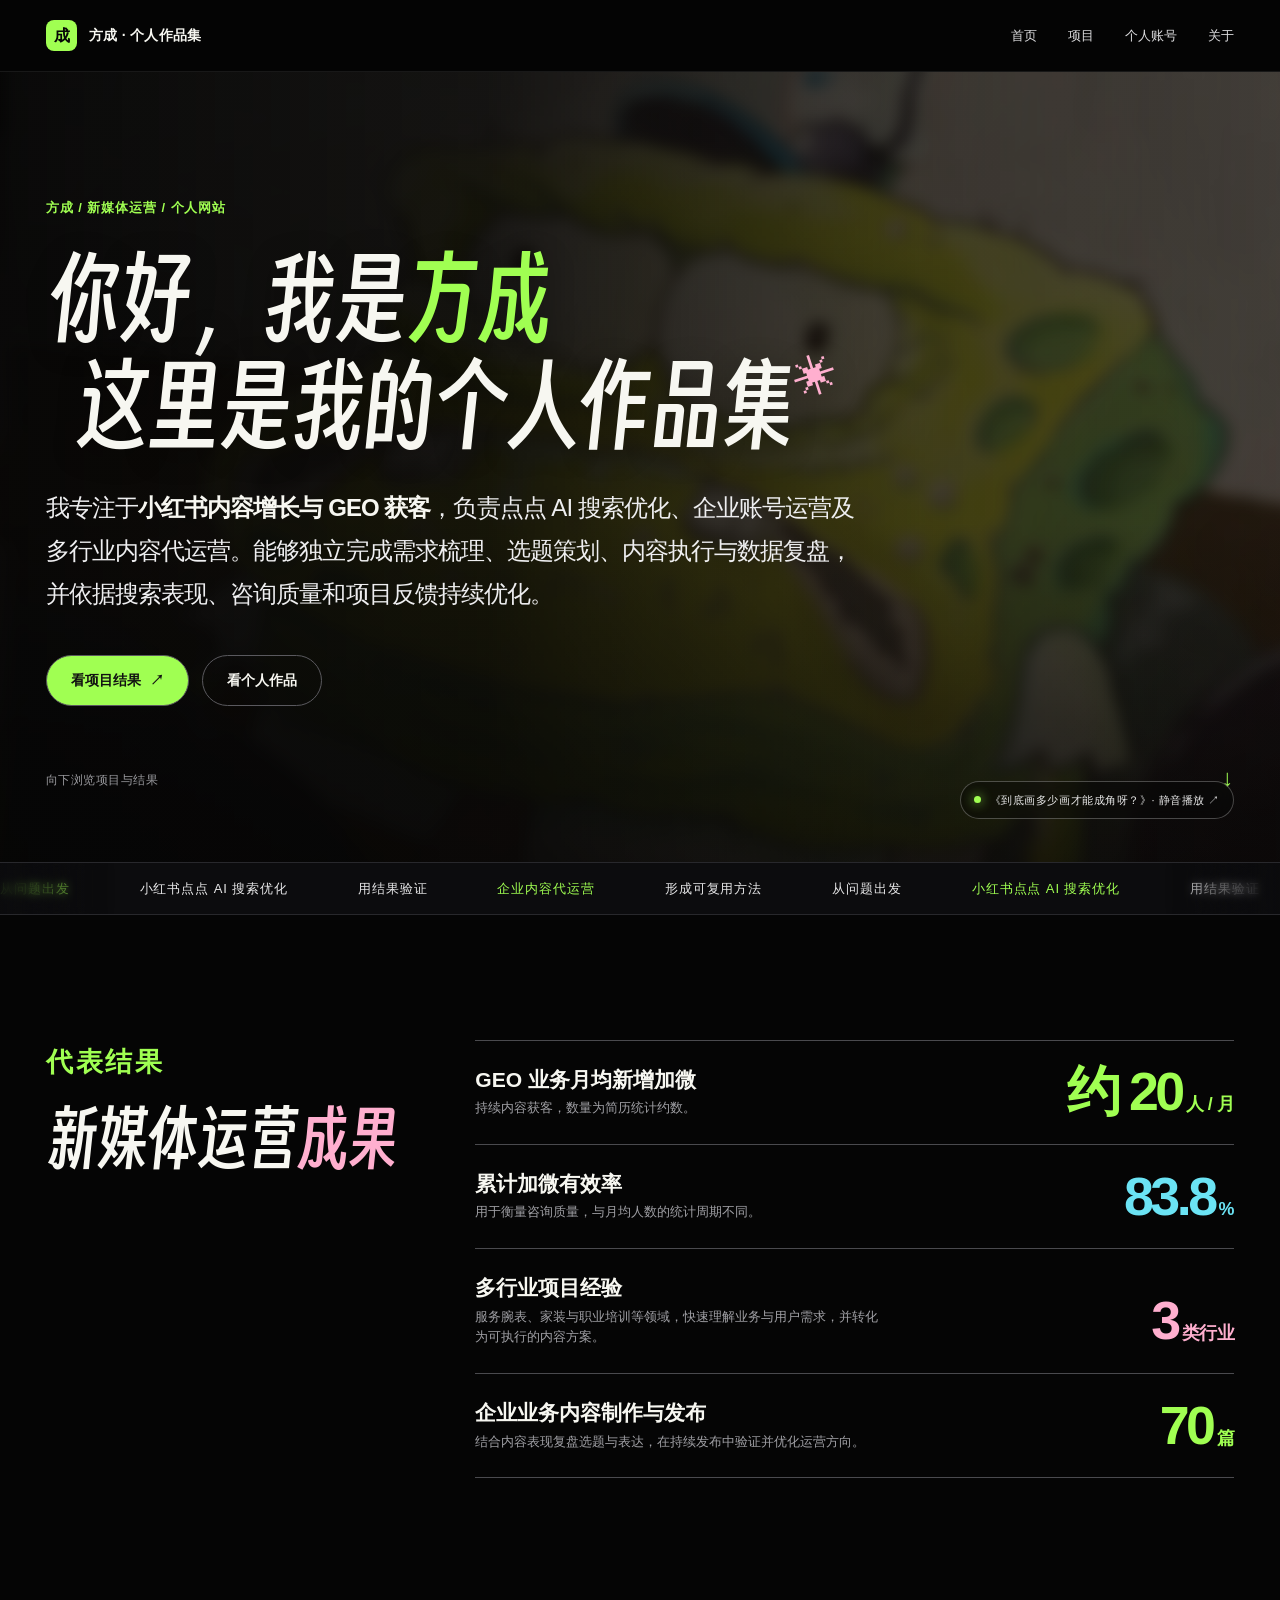
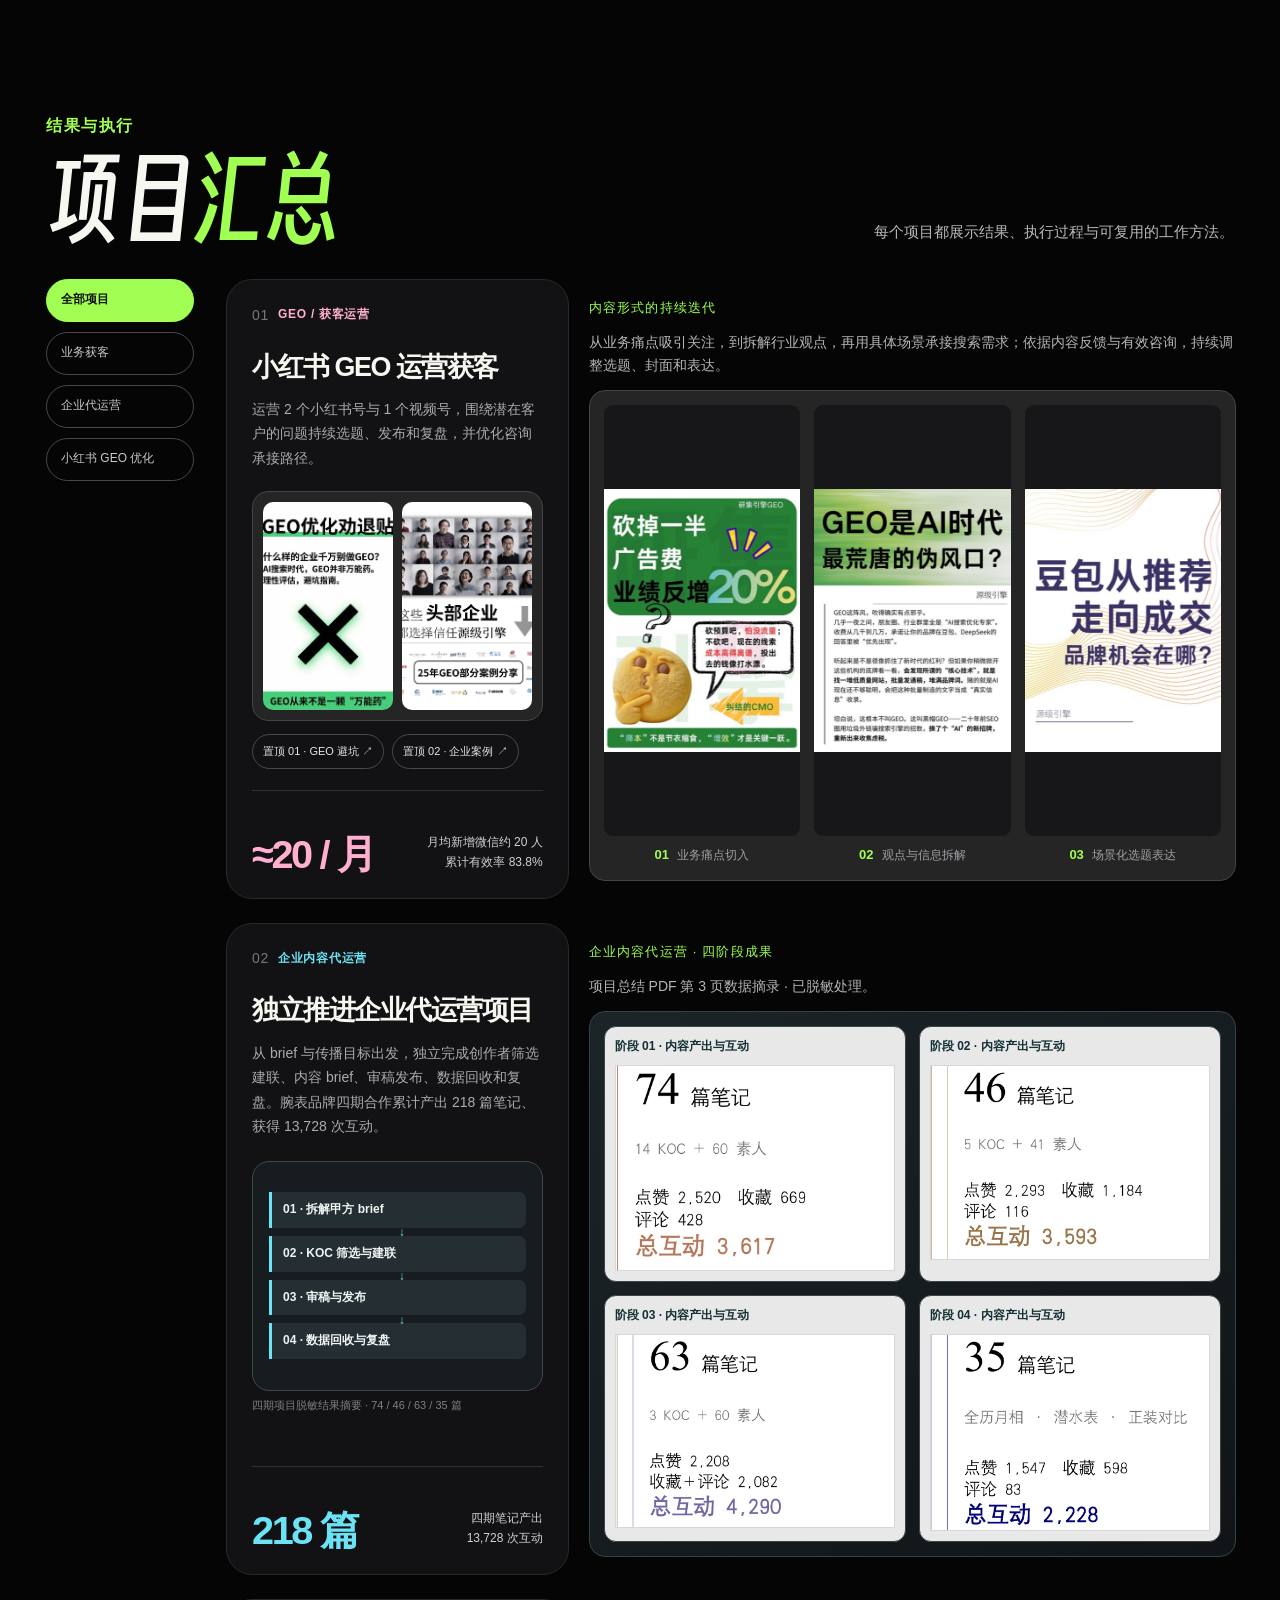
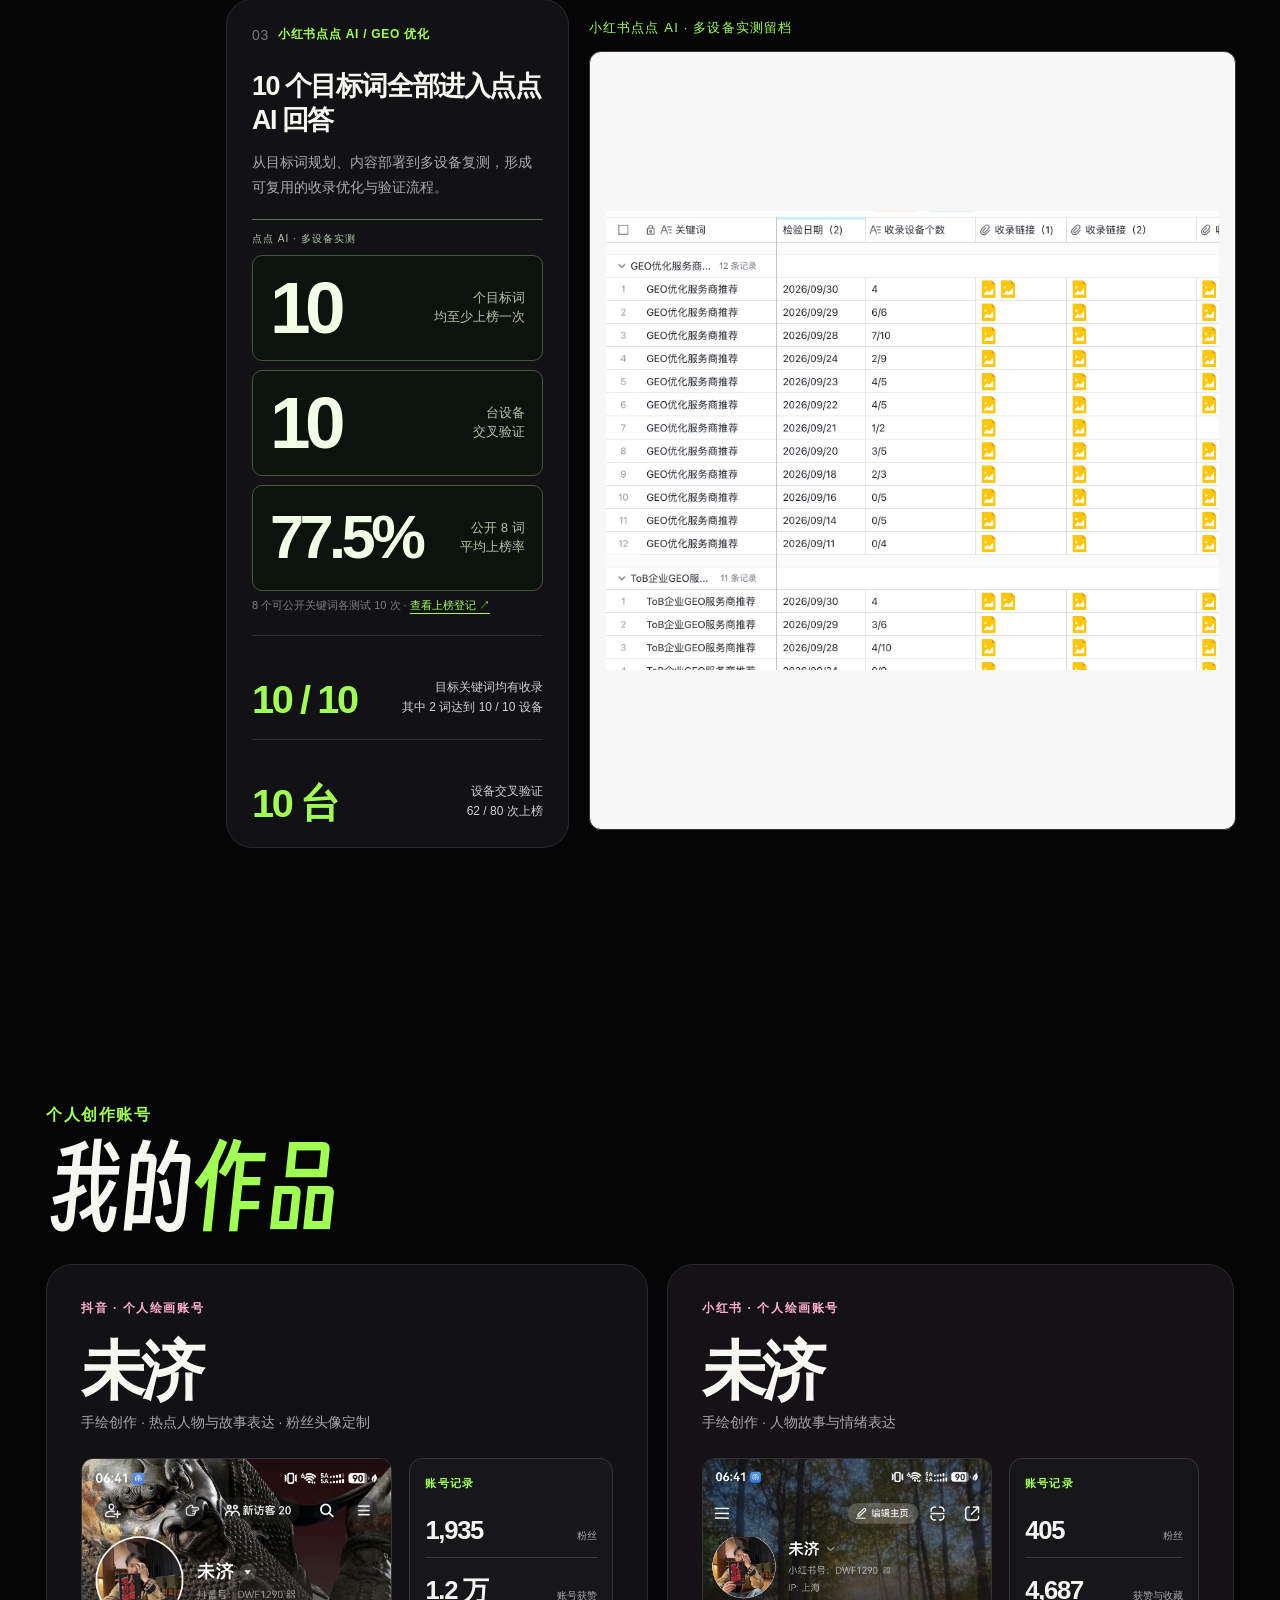
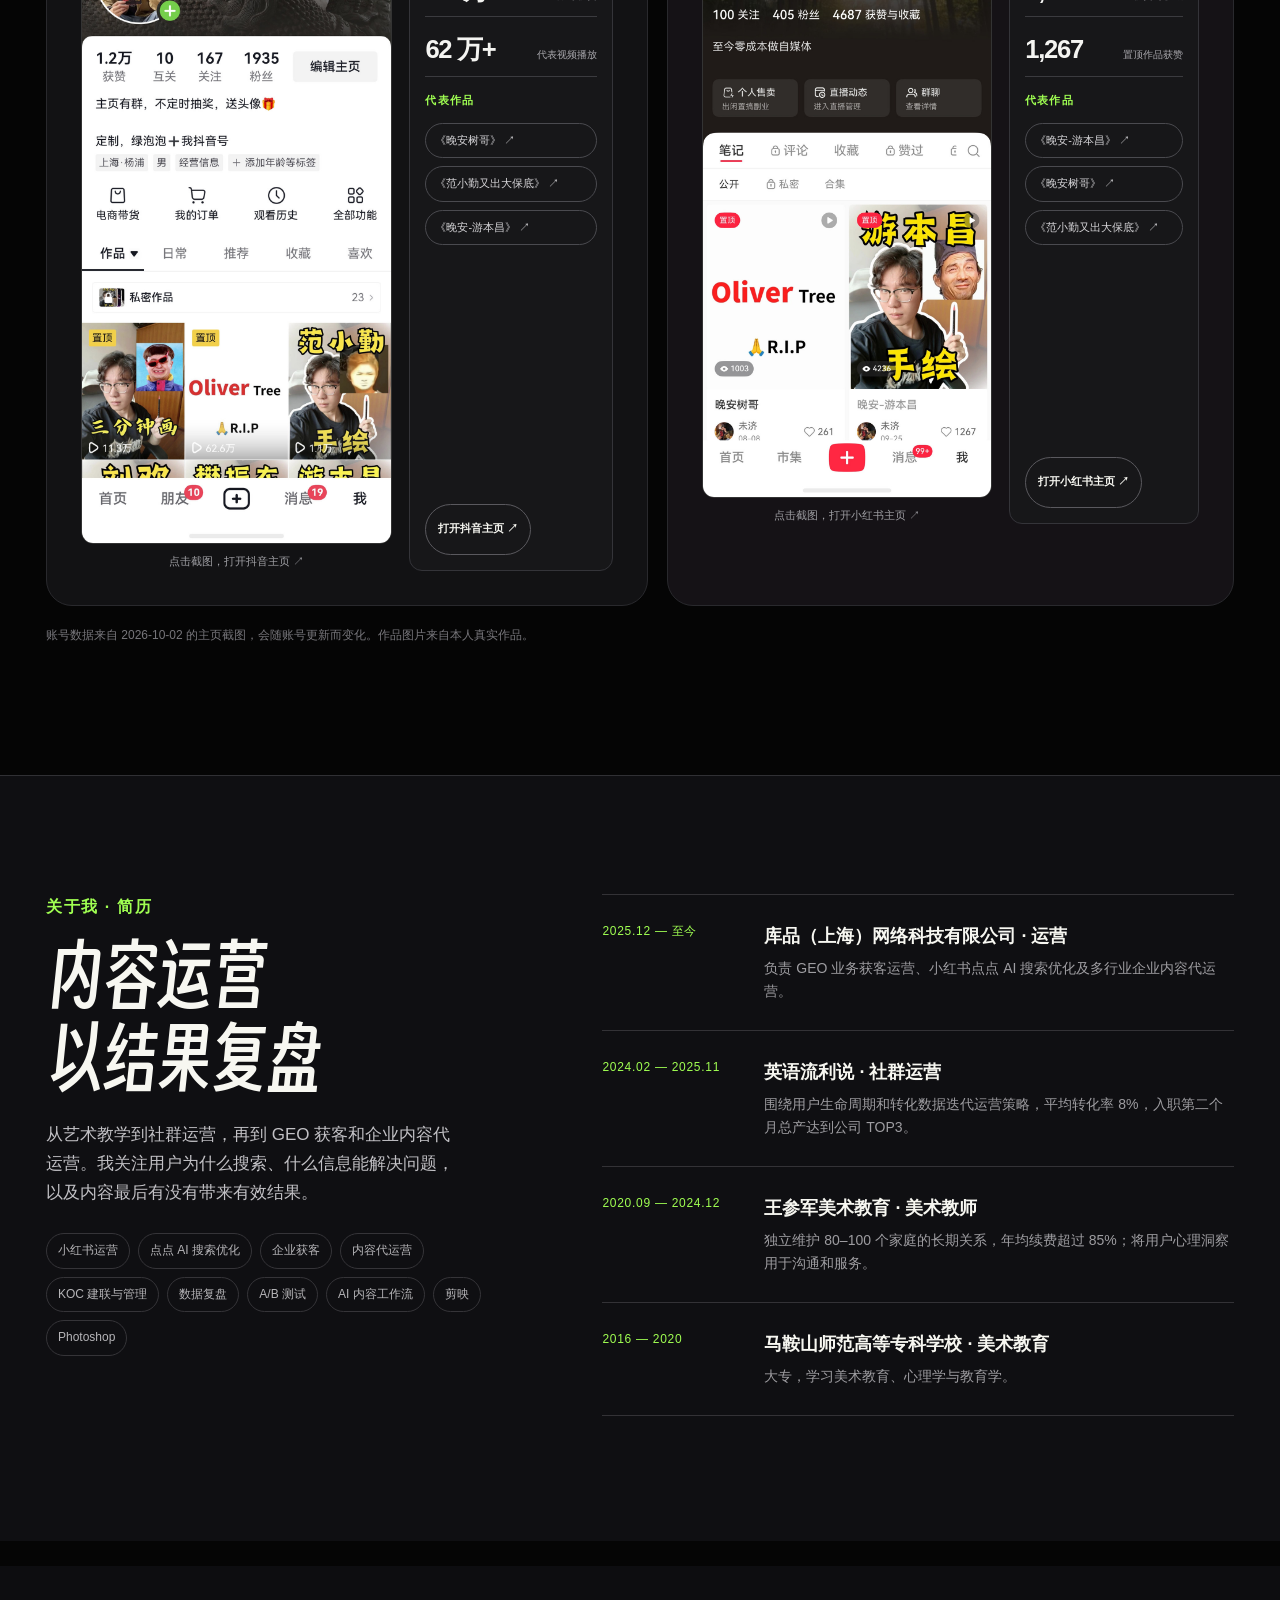
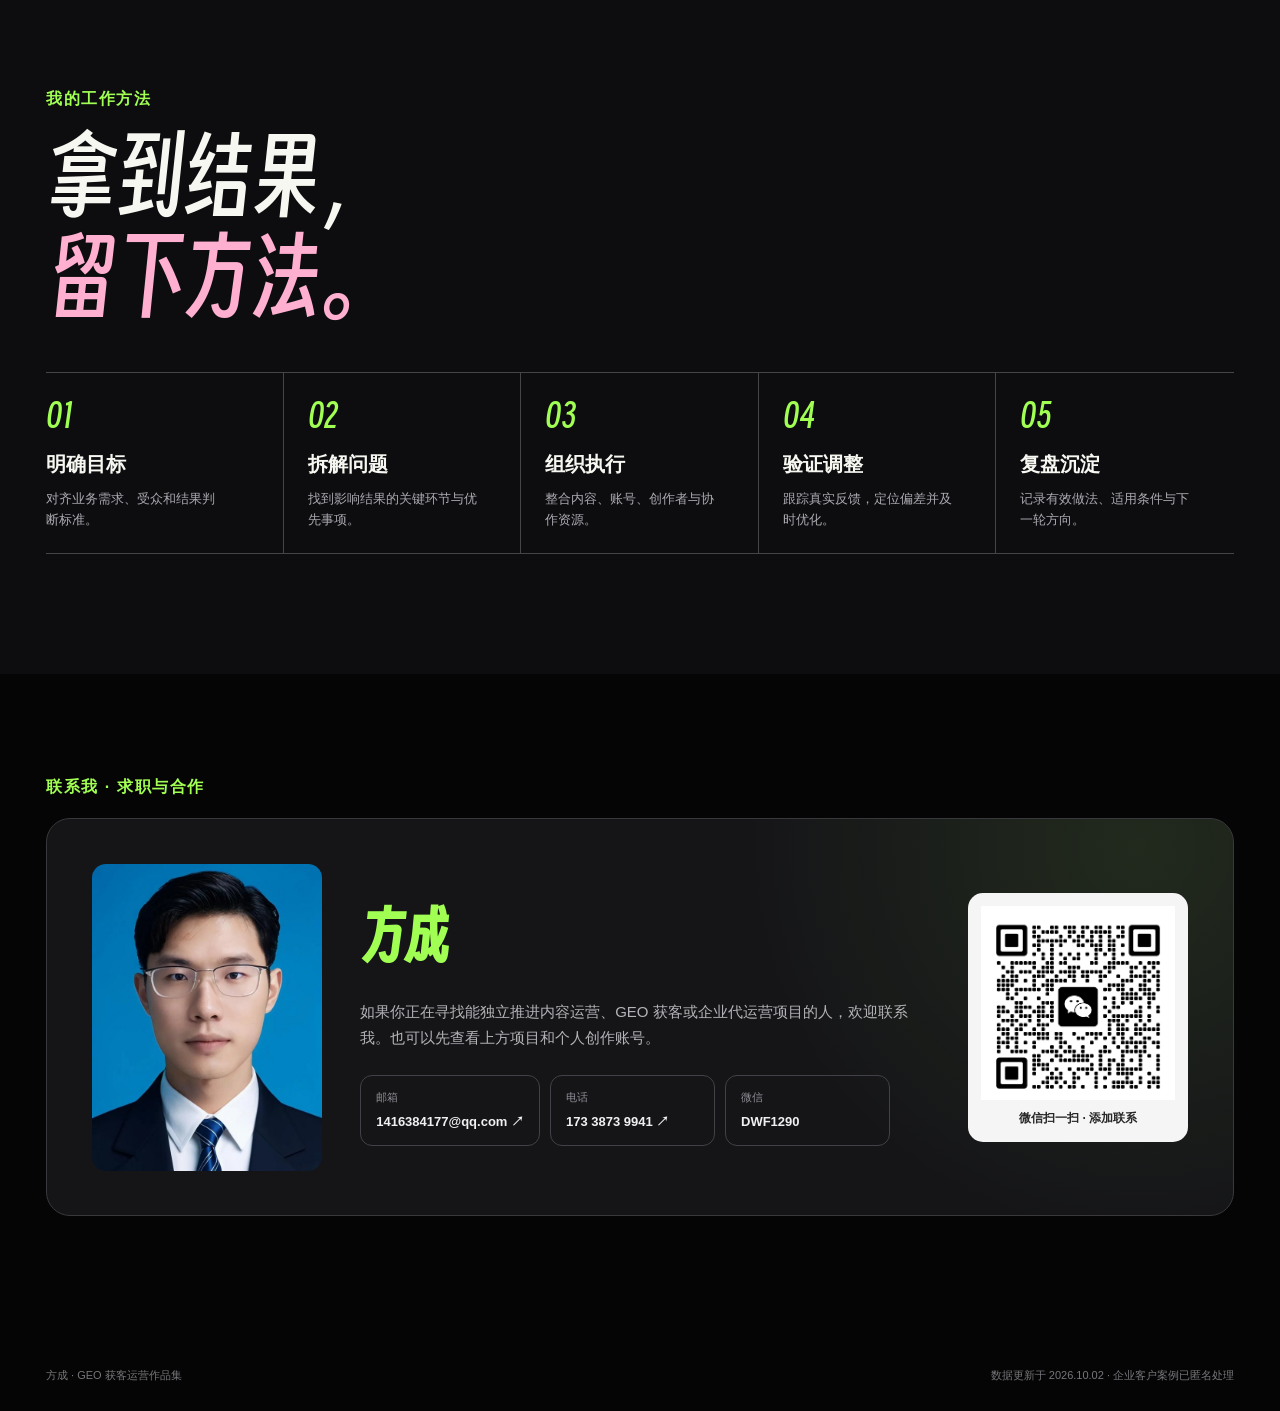
==== v2/index.html @ d533ac12 "Add separate portfolio layout experiment under /v2" ====
<!doctype html>
<html lang="zh-CN">
  <head>
    <meta charset="utf-8" />
    <meta name="viewport" content="width=device-width, initial-scale=1" />
    <meta name="theme-color" content="#050505" />
    <meta name="description" content="方成的个人作品集与简历：GEO获客运营、小红书点点AI搜索优化、企业内容代运营与个人创作账号。" />
    <title>方成的个人作品集｜GEO 获客运营与内容创作</title>
    <link rel="icon" type="image/svg+xml" href="data:image/svg+xml,%3Csvg xmlns='http://www.w3.org/2000/svg' viewBox='0 0 64 64'%3E%3Crect width='64' height='64' rx='15' fill='%239bff4f'/%3E%3Cpath d='M14 47V17h13c12 0 19 5 19 15S39 47 27 47H14zm10-8h4c6 0 9-2 9-7s-3-7-9-7h-4v14z' fill='%23050505'/%3E%3C/svg%3E" />
    <style>
      :root {
        color-scheme: dark;
        --bg: #050505;
        --surface: #111113;
        --surface-raised: #17171a;
        --text: #f4f3ef;
        --muted: #a3a2a5;
        --line: #2b2a2d;
        --green: #9bff4f;
        --pink: #ff9aca;
        --cyan: #66dff5;
        --purple: #b49aff;
        --page: min(1240px, calc(100% - 72px));
      }
      * { box-sizing: border-box; }
      html { scroll-behavior: smooth; background: var(--bg); }
      body {
        margin: 0;
        background: var(--bg);
        color: var(--text);
        font-family: "PingFang SC", "Microsoft YaHei", "Helvetica Neue", sans-serif;
        font-size: 16px;
        line-height: 1.65;
        -webkit-font-smoothing: antialiased;
      }
      a { color: inherit; text-decoration: none; }
      button, a { -webkit-tap-highlight-color: transparent; }
      a:focus-visible, button:focus-visible { outline: 2px solid var(--green); outline-offset: 4px; }
      ::selection { background: var(--green); color: #080808; }
      .wrap { width: var(--page); margin-inline: auto; }
      .topbar {
        position: sticky; top: 0; z-index: 20; height: 68px;
        display: flex; align-items: center; justify-content: space-between;
        padding-inline: max(36px, calc((100vw - 1240px) / 2));
        background: rgba(5, 5, 5, .82); border-bottom: 1px solid rgba(255,255,255,.08);
        backdrop-filter: blur(18px);
      }
      .brand { display: inline-flex; gap: 10px; align-items: center; font-weight: 800; letter-spacing: -.04em; }
      .brand-mark { width: 25px; height: 25px; border-radius: 7px; display: grid; place-items: center; background: var(--green); color: #070707; font: 900 12px/1 Arial, sans-serif; }
      .brand-name { font-size: 14px; }
      .nav { display: flex; gap: clamp(18px, 3.2vw, 42px); align-items: center; color: #b9b8bc; font-size: 13px; }
      .nav a { transition: color .2s ease; }
      .nav a:hover { color: var(--green); }
      .nav-contact { padding: 8px 16px; border-radius: 99px; color: #080808 !important; background: var(--text); font-weight: 700; }
      .nav-contact:hover { background: var(--green); }
      .hero { min-height: 650px; display: grid; align-items: center; padding: 72px 0 86px; overflow: hidden; }
      .hero-grid { display: grid; grid-template-columns: 1.12fr .88fr; align-items: end; gap: 5vw; }
      .eyebrow, .section-kicker { color: var(--green); font-size: 12px; font-weight: 700; letter-spacing: .16em; text-transform: uppercase; }
      .hero h1 { margin: 28px 0 23px; font-family: Impact, "Arial Narrow", sans-serif; font-size: clamp(88px, 15vw, 190px); line-height: .76; font-weight: 500; letter-spacing: -.045em; }
      .hero h1 span { display: block; color: var(--green); }
      .hero-copy { max-width: 640px; margin: 0; color: #cfced1; font-size: clamp(19px, 2.1vw, 27px); line-height: 1.55; letter-spacing: -.035em; }
      .hero-copy strong { color: var(--text); font-weight: 700; }
      .hero-note { max-width: 600px; margin: 17px 0 0; color: var(--muted); font-size: 15px; }
      .hero-side { border-top: 1px solid var(--line); padding-top: 20px; }
      .hero-side-label { color: var(--muted); font-size: 12px; letter-spacing: .12em; text-transform: uppercase; }
      .hero-metric { display: grid; grid-template-columns: 1fr auto; align-items: end; gap: 12px; margin-top: 17px; padding-bottom: 17px; border-bottom: 1px solid var(--line); }
      .hero-metric strong { font: 500 clamp(46px, 6vw, 78px)/.9 Impact, "Arial Narrow", sans-serif; letter-spacing: -.02em; }
      .hero-metric span { max-width: 155px; color: var(--muted); font-size: 13px; text-align: right; }
      .hero-metric .pink { color: var(--pink); }
      .hero-metric .cyan { color: var(--cyan); }
      .hero-actions { display: flex; flex-wrap: wrap; gap: 12px; margin-top: 31px; }
      .button { display: inline-flex; min-height: 47px; align-items: center; justify-content: center; padding: 0 21px; border: 1px solid var(--line); border-radius: 99px; color: var(--text); font-size: 14px; font-weight: 700; transition: transform .2s, border-color .2s, background .2s; }
      .button:hover { transform: translateY(-2px); border-color: var(--green); }
      .button-primary { background: var(--green); border-color: var(--green); color: #080808; }
      .button-primary:hover { background: #b5ff83; }
      .ticker { overflow: hidden; border-top: 1px solid var(--line); border-bottom: 1px solid var(--line); }
      .ticker-track { display: flex; width: max-content; gap: 44px; padding: 14px 0; color: #848387; font: 500 12px/1 Arial, sans-serif; letter-spacing: .18em; white-space: nowrap; }
      .ticker-track span:nth-child(3n+1) { color: var(--green); }
      section { scroll-margin-top: 76px; }
      .section { padding: 106px 0; }
      .section-heading { display: flex; justify-content: space-between; align-items: end; gap: 24px; margin-bottom: 39px; }
      .section-heading h2 { margin: 9px 0 0; font: 500 clamp(42px, 7vw, 88px)/.92 Impact, "Arial Narrow", sans-serif; letter-spacing: -.025em; text-transform: uppercase; }
      .section-heading p { max-width: 350px; margin: 0 0 4px; color: var(--muted); font-size: 14px; }
      .case-grid { display: grid; grid-template-columns: repeat(2, minmax(0, 1fr)); gap: 17px; }
      .case-card { position: relative; min-height: 370px; display: flex; flex-direction: column; justify-content: space-between; overflow: hidden; padding: clamp(24px, 3.4vw, 43px); border: 1px solid #202023; border-radius: 24px; background: var(--surface); transition: border-color .25s, transform .25s; }
      .case-card:hover { transform: translateY(-4px); border-color: #4b4b4e; }
      .case-card::after { content: ""; position: absolute; top: 29px; right: 30px; width: 11px; height: 11px; border-radius: 50%; background: var(--card-accent, var(--green)); box-shadow: 0 0 25px color-mix(in srgb, var(--card-accent, var(--green)) 50%, transparent); }
      .case-meta { display: flex; align-items: center; gap: 9px; color: var(--card-accent, var(--green)); font-size: 12px; font-weight: 700; letter-spacing: .06em; text-transform: uppercase; }
      .case-index { color: #77767a; font: 13px/1 Arial, sans-serif; }
      .case-card h3 { max-width: 580px; margin: 28px 0 14px; font-size: clamp(27px, 3vw, 39px); line-height: 1.22; letter-spacing: -.055em; }
      .case-summary { max-width: 620px; margin: 0; color: #aaa9ad; font-size: 15px; }
      .case-result { display: flex; align-items: end; justify-content: space-between; gap: 18px; margin-top: 35px; padding-top: 19px; border-top: 1px solid #303034; }
      .case-result strong { color: var(--card-accent, var(--green)); font: 500 clamp(36px, 5vw, 61px)/.9 Impact, "Arial Narrow", sans-serif; white-space: nowrap; }
      .case-result span { max-width: 195px; color: #b1b0b4; font-size: 12px; text-align: right; }
      .wide-card { grid-column: 1 / -1; min-height: 337px; }
      .wide-card .case-result { max-width: 760px; }
      .proof-band { padding: 81px 0 88px; background: #0d0d0f; }
      .proof-title { max-width: 980px; margin: 15px 0 44px; font-size: clamp(36px, 6.8vw, 82px); line-height: 1.05; letter-spacing: -.065em; }
      .proof-title span { color: var(--pink); }
      .proof-steps { display: grid; grid-template-columns: repeat(5, minmax(0, 1fr)); border-top: 1px solid #333236; border-bottom: 1px solid #333236; }
      .proof-step { min-height: 147px; padding: 20px 18px 22px 0; border-right: 1px solid #333236; }
      .proof-step + .proof-step { padding-left: 19px; }
      .proof-step:last-child { border-right: 0; }
      .proof-step b { display: block; margin-bottom: 17px; color: var(--green); font: 14px/1 Arial, sans-serif; }
      .proof-step strong { display: block; font-size: 17px; }
      .proof-step small { display: block; max-width: 175px; margin-top: 8px; color: #969599; font-size: 12px; line-height: 1.55; }
      .details { display: grid; grid-template-columns: .8fr 1.2fr; gap: 6vw; padding: 105px 0; border-bottom: 1px solid var(--line); }
      .details-aside { position: sticky; top: 100px; align-self: start; }
      .details-aside h2 { max-width: 410px; margin: 14px 0 20px; font: 500 clamp(40px, 5.7vw, 70px)/.95 Impact, "Arial Narrow", sans-serif; letter-spacing: -.02em; text-transform: uppercase; }
      .details-aside p { max-width: 390px; color: var(--muted); font-size: 14px; }
      .case-detail { padding: 0 0 38px; border-bottom: 1px solid var(--line); }
      .case-detail + .case-detail { padding-top: 35px; }
      .case-detail:last-child { padding-bottom: 0; border: 0; }
      .detail-head { display: flex; align-items: start; justify-content: space-between; gap: 20px; }
      .detail-head h3 { margin: 0; font-size: 26px; letter-spacing: -.05em; }
      .detail-tag { flex: 0 0 auto; color: var(--green); font: 12px/1.5 Arial, sans-serif; letter-spacing: .08em; text-transform: uppercase; }
      .detail-copy { max-width: 650px; margin: 12px 0 0; color: var(--muted); font-size: 14px; }
      .detail-grid { display: grid; grid-template-columns: repeat(3, minmax(0, 1fr)); gap: 12px; margin-top: 23px; }
      .detail-stat { padding: 18px; border-radius: 14px; background: #111113; }
      .detail-stat strong { display: block; color: var(--cyan); font: 500 30px/1 Impact, "Arial Narrow", sans-serif; }
      .detail-stat span { display: block; margin-top: 8px; color: #aaa9ad; font-size: 12px; }
      .detail-note { margin-top: 17px; color: #8f8e92; font-size: 12px; }
      .social-section { padding: 105px 0 111px; }
      .social-grid { display: grid; grid-template-columns: 1.03fr .97fr; gap: 18px; }
      .social-card { min-height: 370px; display: flex; flex-direction: column; justify-content: space-between; padding: clamp(25px, 4vw, 48px); border-radius: 23px; background: var(--surface); border: 1px solid #222225; }
      .social-card.xhs { background: #101011; }
      .social-platform { color: var(--pink); font-size: 12px; font-weight: 700; letter-spacing: .13em; text-transform: uppercase; }
      .social-card h3 { margin: 20px 0 8px; font-size: clamp(35px, 5vw, 58px); line-height: 1; letter-spacing: -.07em; }
      .social-handle { color: #a8a7ab; font-size: 14px; }
      .social-stats { display: flex; flex-wrap: wrap; gap: 25px; margin-top: 35px; }
      .social-stat strong { display: block; font: 500 40px/.95 Impact, "Arial Narrow", sans-serif; color: var(--green); }
      .social-stat span { color: #a8a7ab; font-size: 11px; }
      .social-links { display: flex; flex-wrap: wrap; gap: 9px; margin-top: 24px; }
      .social-link { display: inline-flex; padding: 9px 12px; border: 1px solid #39383c; border-radius: 99px; color: #d8d7da; font-size: 12px; transition: color .2s, border-color .2s; }
      .social-link:hover { color: var(--green); border-color: var(--green); }
      .social-card .button { align-self: start; margin-top: 24px; }
      .social-disclaimer { margin: 17px 0 0; color: #77767b; font-size: 11px; }
      .about { padding: 91px 0 104px; border-top: 1px solid var(--line); background: #0b0b0d; }
      .about-grid { display: grid; grid-template-columns: .85fr 1.15fr; gap: 7vw; }
      .about h2 { margin: 14px 0 20px; font: 500 clamp(44px, 6vw, 77px)/.93 Impact, "Arial Narrow", sans-serif; text-transform: uppercase; }
      .about-lede { max-width: 410px; color: #c2c1c5; font-size: 17px; line-height: 1.7; }
      .timeline { border-top: 1px solid #333236; }
      .timeline-item { display: grid; grid-template-columns: 125px 1fr; gap: 20px; padding: 22px 0; border-bottom: 1px solid #333236; }
      .timeline-date { color: var(--green); font: 12px/1.5 Arial, sans-serif; letter-spacing: .06em; }
      .timeline-item h3 { margin: 0; font-size: 17px; }
      .timeline-item p { margin: 5px 0 0; color: #9e9da1; font-size: 13px; }
      .skills { display: flex; flex-wrap: wrap; gap: 8px; margin-top: 25px; }
      .skill { padding: 7px 11px; border: 1px solid #353438; border-radius: 99px; color: #b6b5b8; font-size: 11px; }
      .footer { padding: 63px 0 26px; }
      .footer-cta { display: flex; justify-content: space-between; align-items: end; gap: 30px; padding-bottom: 47px; border-bottom: 1px solid var(--line); }
      .footer-cta h2 { max-width: 720px; margin: 13px 0 0; font-size: clamp(35px, 6vw, 73px); line-height: 1; letter-spacing: -.07em; }
      .footer-links { display: flex; gap: 10px; flex-wrap: wrap; }
      .footer-bottom { display: flex; justify-content: space-between; gap: 15px; padding-top: 20px; color: #77767b; font-size: 11px; }
      @media (max-width: 800px) {
        :root { --page: calc(100% - 40px); }
        .topbar { height: 60px; padding-inline: 20px; }
        .nav { gap: 16px; font-size: 12px; }
        .nav a:nth-child(3) { display: none; }
        .nav-contact { padding: 7px 11px; }
        .hero { min-height: auto; padding: 74px 0 69px; }
        .hero-grid { grid-template-columns: 1fr; gap: 55px; }
        .hero h1 { margin-top: 25px; font-size: clamp(85px, 21vw, 150px); }
        .hero-side { max-width: 540px; }
        .section { padding: 77px 0; }
        .section-heading { align-items: start; flex-direction: column; }
        .case-grid { grid-template-columns: 1fr; }
        .wide-card { grid-column: auto; }
        .case-card { min-height: 330px; }
        .proof-band { padding: 65px 0; }
        .proof-steps { grid-template-columns: 1fr; }
        .proof-step, .proof-step + .proof-step { min-height: auto; padding: 16px 0; border-right: 0; border-bottom: 1px solid #333236; }
        .proof-step:last-child { border-bottom: 0; }
        .proof-step b { display: inline-block; width: 42px; margin: 0; }
        .proof-step strong { display: inline; }
        .proof-step small { max-width: none; margin-left: 45px; }
        .details { grid-template-columns: 1fr; gap: 38px; padding: 76px 0; }
        .details-aside { position: static; }
        .social-section { padding: 77px 0; }
        .social-grid { grid-template-columns: 1fr; }
        .social-card { min-height: 340px; }
        .about { padding: 75px 0; }
        .about-grid { grid-template-columns: 1fr; gap: 38px; }
        .footer-cta { align-items: start; flex-direction: column; }
      }
      @media (max-width: 470px) {
        :root { --page: calc(100% - 32px); }
        .topbar { padding-inline: 16px; }
        .brand-name { display: none; }
        .nav { gap: 13px; }
        .hero h1 { font-size: 22vw; }
        .hero-metric strong { font-size: 49px; }
        .case-card { min-height: 325px; padding: 24px; border-radius: 19px; }
        .case-result { align-items: start; flex-direction: column; }
        .case-result span { max-width: 260px; text-align: left; }
        .detail-grid { grid-template-columns: 1fr; }
        .detail-stat { display: flex; align-items: center; justify-content: space-between; gap: 12px; }
        .detail-stat span { margin: 0; text-align: right; }
        .timeline-item { grid-template-columns: 95px 1fr; gap: 12px; }
        .footer-bottom { flex-direction: column; }
      }
      @media (prefers-reduced-motion: reduce) {
        *, *::before, *::after { scroll-behavior: auto !important; transition-duration: .01ms !important; animation-duration: .01ms !important; }
      }
    </style>
    <link rel="stylesheet" href="./visual-v2.css" />
    <link rel="stylesheet" href="./editor.css" />
    <script defer src="./motion.js"></script>
    <script defer src="./inline-editor.js"></script>
  </head>
  <body>
    <header class="topbar">
      <a class="brand" href="#home" aria-label="方成主页"><span class="brand-mark">成</span><span class="brand-name">方成 · 个人作品集</span></a>
      <nav class="nav" aria-label="主导航">
        <a href="#home">首页</a><a href="#work">项目</a><a href="#creator">个人账号</a><a href="#about">关于</a>
      </nav>
    </header>

    <main>
      <section class="hero" id="home">
        <div class="hero-video-scene" aria-label="方成的小红书真实手绘视频作品片段">
          <video class="hero-video" autoplay muted loop playsinline preload="metadata" poster="./assets/xhs-drawing-poster.jpg" aria-hidden="true"><source src="./assets/xhs-drawing-loop.mp4" type="video/mp4" /></video>
          <a class="hero-video-label" href="https://www.xiaohongshu.com/discovery/item/6a6d7377000000002203376a" target="_blank" rel="noreferrer"><span class="live-dot"></span> 《到底画多少画才能成角呀？》· 静音播放 ↗</a>
        </div>
        <div class="wrap hero-grid">
          <div class="hero-content">
            <div class="eyebrow">方成 / 新媒体运营 / 个人网站</div>
            <h1><span class="hero-title-first">你好，我是<span class="hero-name">方成</span></span><span class="hero-title-second">这里是我的<br class="hero-mobile-break" />个人作品集<span class="hero-title-star" aria-hidden="true">✳</span></span></h1>
            <p class="hero-copy">我专注于<strong>小红书内容增长与 GEO 获客</strong>，负责点点 AI 搜索优化、企业账号运营及多行业内容代运营。能够独立完成需求梳理、选题策划、内容执行与数据复盘，并依据搜索表现、咨询质量和项目反馈持续优化。</p>
            <div class="hero-actions"><a class="button button-primary" href="#work">看项目结果 <span aria-hidden="true">↗</span></a><a class="button" href="#creator">看个人作品</a></div>
          </div>
        </div>
        <div class="hero-bottom wrap"><span>向下浏览项目与结果</span><span aria-hidden="true">↓</span></div>
      </section>

      <div class="ticker" aria-label="专业方向"><div class="ticker-track"><span>从问题出发</span><span>小红书点点 AI 搜索优化</span><span>用结果验证</span><span>企业内容代运营</span><span>形成可复用方法</span><span>从问题出发</span><span>小红书点点 AI 搜索优化</span><span>用结果验证</span><span>企业内容代运营</span><span>形成可复用方法</span></div></div>

      <section class="result-snapshot wrap" aria-labelledby="result-title">
        <div class="result-intro"><div class="section-kicker">代表结果</div><h2 id="result-title">新媒体运营<span>成果</span></h2></div>
        <div class="result-list">
          <div class="result-item"><strong>约 20<span>人 / 月</span></strong><h3>GEO 业务月均新增加微</h3><p>持续内容获客，数量为简历统计约数。</p></div>
          <div class="result-item"><strong>83.8<span>%</span></strong><h3>累计加微有效率</h3><p>用于衡量咨询质量，与月均人数的统计周期不同。</p></div>
          <div class="result-item"><strong>3<span>类行业</span></strong><h3>多行业项目经验</h3><p>服务腕表、家装与职业培训等领域，快速理解业务与用户需求，并转化为可执行的内容方案。</p></div>
          <div class="result-item"><strong>70<span>篇</span></strong><h3>企业业务内容制作与发布</h3><p>结合内容表现复盘选题与表达，在持续发布中验证并优化运营方向。</p></div>
        </div>
      </section>

      <section class="section wrap" id="work">
        <div class="section-heading"><div><div class="section-kicker">结果与执行</div><h2>项目<span>汇总</span></h2></div><p>每个项目都展示结果、执行过程与可复用的工作方法。</p></div>
        <div class="project-layout">
          <div class="case-filters" aria-label="筛选项目"><button class="filter-button is-active" type="button" data-filter="all" aria-pressed="true">全部项目</button><button class="filter-button" type="button" data-filter="lead" aria-pressed="false">业务获客</button><button class="filter-button" type="button" data-filter="service" aria-pressed="false">企业代运营</button><button class="filter-button" type="button" data-filter="search" aria-pressed="false">小红书 GEO 优化</button></div>
          <div class="case-grid">
          <div class="case-row" data-category="lead">
          <article class="case-card" data-category="lead" style="--card-accent: var(--pink)">
            <div><div class="case-meta"><span class="case-index">01</span> GEO / 获客运营</div><h3>小红书 GEO 运营获客</h3><p class="case-summary">运营 2 个小红书号与 1 个视频号，围绕潜在客户的问题持续选题、发布和复盘，并优化咨询承接路径。</p></div>
            <div class="lead-proof" aria-label="源级引擎小红书主页两条置顶笔记封面"><a href="https://www.xiaohongshu.com/discovery/item/692ee77d000000001b033d2b" target="_blank" rel="noreferrer" aria-label="查看置顶笔记：GEO 避坑"><img src="./assets/geo-lead-pinned-1.webp" alt="源级引擎置顶笔记《别再被 GEO 优化割韭菜了》封面" loading="lazy" /></a><a href="https://www.xiaohongshu.com/discovery/item/696874cd000000001a01db46" target="_blank" rel="noreferrer" aria-label="查看置顶笔记：企业案例"><img src="./assets/geo-lead-pinned-2.webp" alt="源级引擎置顶笔记《这些头部企业为什么找我们做 GEO》封面" loading="lazy" /></a></div>
            <div class="evidence-links"><a href="https://www.xiaohongshu.com/discovery/item/692ee77d000000001b033d2b" target="_blank" rel="noreferrer">置顶 01 · GEO 避坑 ↗</a><a href="https://www.xiaohongshu.com/discovery/item/696874cd000000001a01db46" target="_blank" rel="noreferrer">置顶 02 · 企业案例 ↗</a></div>
            <div class="case-result"><strong>≈20 / 月</strong><span>月均新增微信约 20 人<br />累计有效率 83.8%</span></div>
          </article>
          <aside class="case-visual lead-visual" aria-label="GEO 获客账号内容配图">
            <div class="visual-label">内容形式的持续迭代</div>
            <p class="lead-iteration-copy">从业务痛点吸引关注，到拆解行业观点，再用具体场景承接搜索需求；依据内容反馈与有效咨询，持续调整选题、封面和表达。</p>
            <div class="lead-proof"><figure><img src="./assets/content-style-01.svg" alt="GEO 内容样例：以广告预算与业务结果为切入点" loading="lazy" /><figcaption><b>01</b> 业务痛点切入</figcaption></figure><figure><img src="./assets/content-style-02.svg" alt="GEO 内容样例：长图拆解 AI 搜索话题" loading="lazy" /><figcaption><b>02</b> 观点与信息拆解</figcaption></figure><figure><img src="./assets/content-style-03.svg" alt="GEO 内容样例：豆包推荐场景内容封面" loading="lazy" /><figcaption><b>03</b> 场景化选题表达</figcaption></figure></div>
          </aside>
          </div>
          <div class="case-row" data-category="service">
          <article class="case-card" data-category="service" style="--card-accent: var(--cyan)">
            <div><div class="case-meta"><span class="case-index">02</span> 企业内容代运营</div><h3>独立推进企业代运营项目</h3><p class="case-summary">从 brief 与传播目标出发，独立完成创作者筛选建联、内容 brief、审稿发布、数据回收和复盘。腕表品牌四期合作累计产出 218 篇笔记、获得 13,728 次互动。</p></div>
            <div class="service-process" aria-label="企业代运营执行流程"><span>01 · 拆解甲方 brief</span><span>02 · KOC 筛选与建联</span><span>03 · 审稿与发布</span><span>04 · 数据回收与复盘</span></div>
            <small class="image-caption">四期项目脱敏结果摘要 · 74 / 46 / 63 / 35 篇</small>
            <div class="case-result"><strong>218 篇</strong><span>四期笔记产出<br />13,728 次互动</span></div>
          </article>
          <aside class="case-visual service-visual" aria-label="企业代运营项目四阶段成果摘要">
            <div class="visual-label">企业内容代运营 · 四阶段成果</div>
            <p class="service-proof-copy">项目总结 PDF 第 3 页数据摘录 · 已脱敏处理。</p>
            <div class="service-phase-gallery"><figure><figcaption>阶段 01 · 内容产出与互动</figcaption><img src="./assets/service-phase-1.svg" alt="脱敏项目摘要：74 篇笔记，总互动 3,617" loading="lazy" /></figure><figure><figcaption>阶段 02 · 内容产出与互动</figcaption><img src="./assets/service-phase-2.svg" alt="脱敏项目摘要：46 篇笔记，总互动 3,593" loading="lazy" /></figure><figure><figcaption>阶段 03 · 内容产出与互动</figcaption><img src="./assets/service-phase-3.svg" alt="脱敏项目摘要：63 篇笔记，总互动 4,290" loading="lazy" /></figure><figure><figcaption>阶段 04 · 内容产出与互动</figcaption><img src="./assets/service-phase-4.svg" alt="脱敏项目摘要：35 篇笔记，总互动 2,228" loading="lazy" /></figure></div>
          </aside>
          </div>
          <div class="case-row" data-category="search">
          <article class="case-card" data-category="search" style="--card-accent: var(--green)">
            <div><div class="case-meta"><span class="case-index">03</span> 小红书点点 AI / GEO 优化</div><h3>10 个目标词全部进入点点 AI 回答</h3><p class="case-summary">从目标词规划、内容部署到多设备复测，形成可复用的收录优化与验证流程。</p></div>
            <div class="geo-proof" aria-label="真实项目复测结果">
              <div class="geo-proof-stats"><span class="geo-proof-kicker">点点 AI · 多设备实测</span><div><strong>10</strong><span>个目标词<br />均至少上榜一次</span></div><div><strong>10</strong><span>台设备<br />交叉验证</span></div><div><strong>77.5%</strong><span>公开 8 词<br />平均上榜率</span></div></div>
            </div>
            <small class="image-caption">8 个可公开关键词各测试 10 次 · <a href="https://hcndlqaz2xef.feishu.cn/base/X5kibxtuIaTEalsew4uch48qnPg?from=from_copylink" target="_blank" rel="noreferrer">查看上榜登记 ↗</a></small>
            <div class="case-result"><strong>10 / 10</strong><span>目标关键词均有收录<br />其中 2 词达到 10 / 10 设备</span></div>
            <div class="case-result"><strong>10 台</strong><span>设备交叉验证<br />62 / 80 次上榜</span></div>
          </article>
          <aside class="case-visual search-visual" aria-label="点点 AI 上榜数据配图">
            <div class="visual-label">小红书点点 AI · 多设备实测留档</div>
            <a class="geo-evidence-image" href="https://hcndlqaz2xef.feishu.cn/base/X5kibxtuIaTEalsew4uch48qnPg?table=tblMeH5R4BmeoUVt&amp;view=vewCUecZ0g" target="_blank" rel="noreferrer" aria-label="打开真实的提示词收录状态登记表"><img src="./assets/geo-ranking-feishu.svg" alt="飞书提示词收录状态登记表截图，显示关键词、检验日期、设备收录个数及证据链接" loading="lazy" /></a>
          </aside>
          </div>
          </div>
        </div>
      </section>

      <section class="social-section wrap" id="creator">
        <div class="section-heading"><div><div class="section-kicker">个人创作账号</div><h2>我的<span>作品</span></h2></div></div>
        <div class="social-grid">
          <article class="social-card">
            <div class="social-platform">抖音 · 个人绘画账号</div><h3>未济</h3><div class="social-handle">手绘创作 · 热点人物与故事表达 · 粉丝头像定制</div>
            <div class="account-showcase"><div class="social-image-grid"><figure><a href="https://www.douyin.com/user/MS4wLjABAAAA1M1_pkEYsKEpMfAr6Z3ibbysePYXROWlN20IpAIV2Zo" target="_blank" rel="noreferrer" aria-label="打开未济抖音主页"><img class="social-image account-mobile-image" src="./assets/douyin-account-mobile.svg" alt="抖音账号手机主页高清截图，展示主页信息与代表作品" loading="lazy" /></a><figcaption>点击截图，打开抖音主页 ↗</figcaption></figure></div>
              <div class="account-side"><div class="account-side-label">账号记录</div><div class="account-metrics"><div><strong>1,935</strong><span>粉丝</span></div><div><strong>1.2 万</strong><span>账号获赞</span></div><div><strong>62 万+</strong><span>代表视频播放</span></div></div><div class="account-side-label">代表作品</div><div class="social-links"><a class="social-link" href="https://www.douyin.com/video/7671533516735953762" target="_blank" rel="noreferrer">《晚安树哥》 ↗</a><a class="social-link" href="https://v.douyin.com/CBX5cLGXmQw/" target="_blank" rel="noreferrer">《范小勤又出大保底》 ↗</a><a class="social-link" href="https://v.douyin.com/EeqIUEa1saI/" target="_blank" rel="noreferrer">《晚安-游本昌》 ↗</a></div><a class="button" href="https://www.douyin.com/user/MS4wLjABAAAA1M1_pkEYsKEpMfAr6Z3ibbysePYXROWlN20IpAIV2Zo" target="_blank" rel="noreferrer">打开抖音主页 ↗</a></div>
            </div>
          </article>
          <article class="social-card xhs">
            <div class="social-platform" style="color: var(--pink)">小红书 · 个人绘画账号</div><h3>未济</h3><div class="social-handle">手绘创作 · 人物故事与情绪表达</div>
            <div class="account-showcase"><div class="social-image-grid"><figure><a href="https://www.xiaohongshu.com/user/profile/666460df0000000003031688" target="_blank" rel="noreferrer" aria-label="打开未济小红书主页"><img class="social-image account-mobile-image" src="./assets/xhs-account-mobile.svg" alt="小红书个人账号手机主页高清截图，展示主页信息与置顶作品" loading="lazy" /></a><figcaption>点击截图，打开小红书主页 ↗</figcaption></figure></div>
              <div class="account-side"><div class="account-side-label">账号记录</div><div class="account-metrics"><div><strong>405</strong><span>粉丝</span></div><div><strong>4,687</strong><span>获赞与收藏</span></div><div><strong>1,267</strong><span>置顶作品获赞</span></div></div><div class="account-side-label">代表作品</div><div class="social-links"><a class="social-link" href="https://www.xiaohongshu.com/discovery/item/6ab60237000000001303c2ab?source=webshare&amp;xhsshare=pc_web&amp;xsec_token=ABq18qXErULd-e8EH9YKW2dc0_sytKqEwSJ0R3sQT-wDk=&amp;xsec_source=pc_share" target="_blank" rel="noreferrer">《晚安-游本昌》 ↗</a><a class="social-link" href="https://www.xiaohongshu.com/discovery/item/6a76c3c30000000006007b76?source=webshare&amp;xhsshare=pc_web&amp;xsec_token=ABZzarKwua16oFs8OKVh8l88oK9CZmqNSqtGl2AxdesnU=&amp;xsec_source=pc_share" target="_blank" rel="noreferrer">《晚安树哥》 ↗</a><a class="social-link" href="https://www.xiaohongshu.com/discovery/item/6abdf08a000000000a01db14?source=webshare&amp;xhsshare=pc_web&amp;xsec_token=ABYskGTvJ_BKhmnJb6qv7BgX3EFn2Nt9VQKJ5-vpxMIEw=&amp;xsec_source=pc_share" target="_blank" rel="noreferrer">《范小勤又出大保底》 ↗</a></div><a class="button" href="https://www.xiaohongshu.com/user/profile/666460df0000000003031688" target="_blank" rel="noreferrer">打开小红书主页 ↗</a></div>
            </div>
          </article>
        </div>
        <p class="social-disclaimer">账号数据来自 2026-10-02 的主页截图，会随账号更新而变化。作品图片来自本人真实作品。</p>
      </section>

      <section class="about" id="about">
        <div class="wrap about-grid">
          <div><div class="section-kicker">关于我 · 简历</div><h2>内容运营<br />以结果复盘</h2><p class="about-lede">从艺术教学到社群运营，再到 GEO 获客和企业内容代运营。我关注用户为什么搜索、什么信息能解决问题，以及内容最后有没有带来有效结果。</p><div class="skills"><span class="skill">小红书运营</span><span class="skill">点点 AI 搜索优化</span><span class="skill">企业获客</span><span class="skill">内容代运营</span><span class="skill">KOC 建联与管理</span><span class="skill">数据复盘</span><span class="skill">A/B 测试</span><span class="skill">AI 内容工作流</span><span class="skill">剪映</span><span class="skill">Photoshop</span></div></div>
          <div class="timeline">
            <div class="timeline-item"><div class="timeline-date">2025.12 — 至今</div><div><h3>库品（上海）网络科技有限公司 · 运营</h3><p>负责 GEO 业务获客运营、小红书点点 AI 搜索优化及多行业企业内容代运营。</p></div></div>
            <div class="timeline-item"><div class="timeline-date">2024.02 — 2025.11</div><div><h3>英语流利说 · 社群运营</h3><p>围绕用户生命周期和转化数据迭代运营策略，平均转化率 8%，入职第二个月总产达到公司 TOP3。</p></div></div>
            <div class="timeline-item"><div class="timeline-date">2020.09 — 2024.12</div><div><h3>王参军美术教育 · 美术教师</h3><p>独立维护 80–100 个家庭的长期关系，年均续费超过 85%；将用户心理洞察用于沟通和服务。</p></div></div>
            <div class="timeline-item"><div class="timeline-date">2016 — 2020</div><div><h3>马鞍山师范高等专科学校 · 美术教育</h3><p>大专，学习美术教育、心理学与教育学。</p></div></div>
          </div>
        </div>
      </section>
      <section class="proof-band">
        <div class="wrap">
          <div class="section-kicker">我的工作方法</div>
          <h2 class="proof-title">拿到结果，<span>留下方法。</span></h2>
          <div class="proof-steps">
            <div class="proof-step"><b>01</b><strong>明确目标</strong><small>对齐业务需求、受众和结果判断标准。</small></div>
            <div class="proof-step"><b>02</b><strong>拆解问题</strong><small>找到影响结果的关键环节与优先事项。</small></div>
            <div class="proof-step"><b>03</b><strong>组织执行</strong><small>整合内容、账号、创作者与协作资源。</small></div>
            <div class="proof-step"><b>04</b><strong>验证调整</strong><small>跟踪真实反馈，定位偏差并及时优化。</small></div>
            <div class="proof-step"><b>05</b><strong>复盘沉淀</strong><small>记录有效做法、适用条件与下一轮方向。</small></div>
          </div>
        </div>
      </section>
      <section class="contact-section wrap" id="contact">
        <div class="section-kicker">联系我 · 求职与合作</div>
        <div class="contact-panel">
          <img class="contact-portrait" src="./assets/fangcheng-contact-portrait.svg" alt="方成证件照" loading="lazy" />
          <div class="contact-main"><h2><span>方成</span></h2><p>如果你正在寻找能独立推进内容运营、GEO 获客或企业代运营项目的人，欢迎联系我。也可以先查看上方项目和个人创作账号。</p><div class="contact-methods"><a href="mailto:1416384177@qq.com"><small>邮箱</small><strong>1416384177@qq.com ↗</strong></a><a href="tel:17338739941"><small>电话</small><strong>173 3873 9941 ↗</strong></a><div><small>微信</small><strong>DWF1290</strong></div></div></div>
          <div class="contact-qr"><img src="./assets/wechat-qr.svg" alt="方成个人微信二维码，可使用微信扫码添加" loading="lazy" /><span>微信扫一扫 · 添加联系</span></div>
        </div>
      </section>
    </main>

    <footer class="footer wrap">
      <div class="footer-bottom"><span>方成 · GEO 获客运营作品集</span><span>数据更新于 2026.10.02 · 企业客户案例已匿名处理</span></div>
    </footer>
  </body>
</html>
---- v2/visual-v2.css ----
@font-face {
  font-family: "Smiley Sans";
  src: url("./assets/SmileySans-Oblique.woff2") format("woff2");
  font-style: normal;
  font-weight: 400;
  font-display: swap;
}

:root {
  --bg: #050505;
  --surface: #121214;
  --text: #f7f7f1;
  --muted: #aaa9ad;
  --line: #303034;
  --green: #a0ff52;
  --pink: #ffafcf;
  --cyan: #6be3f4;
  --purple: #bda4ff;
  --page: min(1360px, calc(100% - 92px));
}

html { scroll-padding-top: 88px; }
body { background: var(--bg); color: var(--text); font-family: "PingFang SC", "Microsoft YaHei", Arial, sans-serif; }
.wrap { width: var(--page); }
.topbar { height: 72px; background: rgba(5,5,5,.9); padding-inline: max(46px, calc((100vw - 1360px)/2)); }
.brand { gap: 12px; }
.brand-mark { width: 31px; height: 31px; border-radius: 8px; font: 800 16px/1 "PingFang SC", sans-serif; }
.brand-name { font-size: 14px; letter-spacing: .02em; }
.nav { gap: 31px; color: #dedee0; font-size: 13px; }
.nav-contact { background: var(--text); padding: 9px 17px; }

.hero { position: relative; min-height: min(790px, calc(100svh - 72px)); display: flex; flex-direction: column; justify-content: center; padding: 55px 0 28px; overflow: hidden; }
.hero::before { content: ""; position: absolute; inset: 0; z-index: 1; pointer-events: none; background: linear-gradient(90deg, #050505 2%, rgba(5,5,5,.97) 26%, rgba(5,5,5,.72) 55%, rgba(5,5,5,.22) 100%); }
.hero-video-scene { position: absolute; inset: 0 0 0 42%; overflow: hidden; background: #15171a; }
.hero-video-scene::after { content: ""; position: absolute; inset: 0; background: linear-gradient(0deg, rgba(5,5,5,.68), transparent 45%), rgba(6,8,11,.21); pointer-events: none; }
.hero-video { position: absolute; inset: -4%; width: 108%; height: 108%; object-fit: cover; object-position: center 58%; filter: blur(5px) saturate(.68) brightness(.66); transform: scale(1.07); }
.hero-video-label { position: absolute; z-index: 2; right: max(46px, calc((100vw - 1360px)/2)); bottom: 43px; display: inline-flex; align-items: center; gap: 9px; padding: 9px 13px; border: 1px solid rgba(255,255,255,.26); border-radius: 999px; background: rgba(5,5,5,.4); backdrop-filter: blur(12px); color: #e9e9e9; font-size: 11px; letter-spacing: .05em; }
.live-dot { width: 7px; height: 7px; border-radius: 50%; background: var(--green); box-shadow: 0 0 12px var(--green); animation: live-pulse 2s ease-in-out infinite; }
@keyframes live-pulse { 50% { opacity: .38; } }
.hero-background { position: absolute; inset: 0; display: block; width: 100%; height: 100%; object-fit: cover; object-position: center; }
.hero-grid { position: relative; z-index: 1; display: block; width: var(--page); }
.hero-content { position: relative; z-index: 2; max-width: min(58%, 710px); padding: 26px 0 30px; }
.eyebrow, .section-kicker { font-size: 13px; color: var(--green); letter-spacing: .07em; font-weight: 750; }
.hero h1 { margin: 35px 0 28px; font-family: "Arial Black", "PingFang SC", "Microsoft YaHei", sans-serif; font-size: clamp(76px, 9.4vw, 146px); font-weight: 900; line-height: 1.02; letter-spacing: -.085em; white-space: nowrap; }
.hero h1 > span { display: block; color: var(--green); }
.hero h1 .pink-word { color: var(--pink); }
.hero h1 { position: relative; margin: 29px 0 25px; font-family: "Smiley Sans", "PingFang SC", sans-serif; font-weight: 400; font-size: clamp(67px, 7.4vw, 116px); line-height: 1.13; letter-spacing: -.045em; white-space: normal; text-shadow: 0 6px 30px rgba(0,0,0,.28); }
.hero h1 > span { color: var(--text); }
.hero-title-first { display: block; }
.hero h1 .hero-name { display: inline; color: var(--green); }
.hero-title-second { display: block; margin-left: .3em; color: var(--text); }
.hero h1 .hero-title-star { display: inline-block; margin-left: .07em; color: var(--pink); font-family: Arial, sans-serif; font-size: .46em; vertical-align: top; transform: rotate(-18deg); animation: star-wiggle 6s ease-in-out infinite; }
.hero-mobile-break { display: none; }
@keyframes star-wiggle { 50% { transform: rotate(18deg); } }
.hero-content { max-width: min(78%, 970px); }
.hero-copy { max-width: 660px; }
.hero-note { color: #d3d3d5; }
.hero-copy { max-width: 680px; color: #eeeef0; font-size: clamp(21px, 2.1vw, 31px); line-height: 1.5; letter-spacing: -.04em; }
.hero-note { max-width: 620px; margin-top: 23px; font-size: 15px; color: #a9a9ad; }
.hero-actions { margin-top: 39px; gap: 13px; }
.button { min-height: 51px; border-radius: 50px; padding: 0 24px; font-size: 14px; border-color: #5a595e; }
.button-primary { color: #111; }
.button span { margin-left: 9px; }
.hero-portrait-wrap { display: none; position: relative; width: min(100%, 515px); height: clamp(490px, 51vw, 650px); margin-left: auto; border-radius: 28px; transform: rotate(2.5deg); background: #095c9b; box-shadow: 25px 25px 0 #111114; overflow: hidden; }
.hero-portrait { width: 100%; height: 100%; object-fit: cover; object-position: center 31%; filter: saturate(.82) contrast(1.06); }
.portrait-caption { position: absolute; bottom: 0; left: 0; right: 0; display: flex; justify-content: space-between; align-items: end; gap: 14px; padding: 18px 22px; background: rgba(4,4,5,.84); }
.portrait-caption b { font-size: 22px; line-height: 1; }
.portrait-caption span { color: #d8d8db; font-size: 12px; }
.hero-bottom { position: relative; z-index: 1; display: flex; justify-content: space-between; padding-top: 35px; color: #99999d; font-size: 12px; letter-spacing: .04em; }
.hero-photo-note { margin-left: auto; margin-right: 24px; }
.hero-bottom span:last-child { color: var(--green); font-size: 24px; line-height: .6; }
.ticker { position: relative; isolation: isolate; background: #0c0c0e; border-color: #28282c; }
.ticker::before, .ticker::after { position: absolute; z-index: 1; top: 0; bottom: 0; width: clamp(52px, 9vw, 156px); content: ""; pointer-events: none; -webkit-backdrop-filter: blur(4px); backdrop-filter: blur(4px); }
.ticker::before { left: 0; background: linear-gradient(90deg, rgba(12,12,14,.82), rgba(12,12,14,.28) 60%, transparent); -webkit-mask-image: linear-gradient(90deg, #000 0%, rgba(0,0,0,.7) 45%, transparent 100%); mask-image: linear-gradient(90deg, #000 0%, rgba(0,0,0,.7) 45%, transparent 100%); }
.ticker::after { right: 0; background: linear-gradient(270deg, rgba(12,12,14,.82), rgba(12,12,14,.28) 60%, transparent); -webkit-mask-image: linear-gradient(270deg, #000 0%, rgba(0,0,0,.7) 45%, transparent 100%); mask-image: linear-gradient(270deg, #000 0%, rgba(0,0,0,.7) 45%, transparent 100%); }
.ticker-track { gap: 70px; padding: 19px 0; color: #e8e8e9; font-size: 13px; letter-spacing: .07em; animation: ticker-move 28s linear infinite; }
.ticker-track span:nth-child(3n+1) { color: var(--green); }
@keyframes ticker-move { to { transform: translateX(-50%); } }

.result-snapshot { display: grid; grid-template-columns: .74fr 1.26fr; gap: 7vw; padding: 125px 0 120px; }
.result-intro h2 { max-width: 550px; margin: 20px 0 0; font-size: clamp(50px, 5.2vw, 80px); letter-spacing: -.075em; line-height: 1.08; }
.result-intro h2 span { color: var(--pink); }
.result-list { border-top: 1px solid #4a4a4e; }
.result-item { display: grid; grid-template-columns: minmax(190px, .68fr) 1fr; column-gap: 25px; align-items: end; padding: 21px 0 25px; border-bottom: 1px solid #4a4a4e; }
.result-item strong { grid-row: span 2; color: var(--green); font-family: "Arial Black", "PingFang SC", sans-serif; font-size: clamp(43px, 4.8vw, 75px); font-weight: 900; line-height: 1; letter-spacing: -.065em; white-space: nowrap; }
.result-item:nth-child(2) strong { color: var(--cyan); }
.result-item:nth-child(3) strong { color: var(--pink); }
.result-item strong span { margin-left: 4px; font-size: clamp(16px, 1.4vw, 21px); letter-spacing: -.03em; }
.result-item h3 { margin: 4px 0 6px; font-size: clamp(17px, 1.5vw, 23px); line-height: 1.2; }
.result-item p { margin: 0; color: #a0a0a5; font-size: 12px; }

.section { padding: 115px 0 130px; }
.section-heading { margin-bottom: 27px; }
.section-heading h2 { margin-top: 13px; font-family: "Arial Black", "PingFang SC", sans-serif; font-size: clamp(55px, 7.5vw, 112px); font-weight: 900; line-height: 1; letter-spacing: -.07em; text-transform: none; }
.section-heading h2 span { color: var(--green); }
.section-heading p { max-width: 365px; color: #b8b8bb; font-size: 15px; }
.case-filters { display: flex; flex-wrap: wrap; gap: 9px; margin: 0 0 26px; }
.filter-button { padding: 9px 16px; border: 1px solid #48484d; border-radius: 30px; background: transparent; color: #c9c9ce; font: inherit; font-size: 12px; cursor: pointer; transition: background .2s, color .2s, transform .2s, border-color .2s; }
.filter-button:hover { border-color: var(--green); transform: translateY(-2px); }
.filter-button.is-active { background: var(--green); color: #101010; border-color: var(--green); font-weight: 750; }
.case-grid { gap: 19px; }
.case-card { min-height: 690px; padding: 32px; border-radius: 26px; background: #121214; border-color: #29292d; }
.case-card::after { display: none; }
.case-card:hover { border-color: var(--card-accent); transform: translateY(-7px); }
.case-meta { font-size: 12px; }
.case-index { font-size: 14px; }
.case-card h3 { margin: 26px 0 13px; font-size: clamp(28px, 2.8vw, 42px); line-height: 1.24; }
.case-summary { color: #aaaab0; font-size: 14px; line-height: 1.75; }
.case-image { display: block; width: 100%; height: 277px; margin: 23px 0 2px; border-radius: 17px; object-fit: cover; background: #080808; transition: transform .5s cubic-bezier(.2,.75,.2,1), filter .4s; }
.case-image-proof { object-fit: contain; padding: 13px; background: #eaf0fa; }
.geo-proof { display: grid; grid-template-columns: repeat(3, 1fr); gap: 10px; align-items: end; height: 277px; margin: 23px 0 2px; padding: 23px; border: 1px solid #45563c; border-radius: 17px; background: radial-gradient(circle at 83% 12%, rgba(160,255,82,.15), transparent 37%), #151b13; }
.geo-proof-kicker { grid-column: 1 / -1; align-self: start; color: var(--green); font-size: 12px; letter-spacing: .1em; }
.geo-proof div { display: flex; flex-direction: column; min-height: 95px; justify-content: end; gap: 6px; padding-top: 12px; border-top: 1px solid #5b7250; }
.geo-proof strong { color: #f1ffe7; font: 400 58px/.92 "Smiley Sans", sans-serif; }
.geo-proof div span { color: #b2c6aa; font-size: 11px; line-height: 1.35; }
.service-process { display: grid; grid-template-columns: repeat(2, 1fr); gap: 10px; align-content: center; min-height: 260px; margin-top: 22px; padding: 25px; border: 1px solid #45464a; border-radius: 17px; background: repeating-linear-gradient(135deg, #161b20, #161b20 15px, #191d20 15px, #191d20 16px); }
.service-process span { padding: 13px 16px; border: 1px solid #4a5155; border-radius: 9px; color: #f0f5f4; font-weight: 700; font-size: 15px; }
.service-process span:first-child { grid-column: 1 / -1; color: #111; background: var(--cyan); border-color: var(--cyan); }
.service-process span:last-child { grid-column: 1 / -1; color: var(--cyan); }
.image-caption { display: block; margin-top: 5px; color: #7f7f85; font-size: 11px; }
.case-card:hover .case-image { transform: scale(1.015); filter: saturate(1.15); }
.case-result { min-height: 83px; margin-top: 21px; padding-top: 18px; }
.case-result strong { font-family: "Arial Black", "PingFang SC", sans-serif; font-size: clamp(39px, 4.3vw, 65px); font-weight: 900; letter-spacing: -.06em; }
.case-result span { font-size: 12px; color: #d1d1d5; }
.wide-card { min-height: 500px; display: grid; grid-template-columns: .95fr 1.05fr; column-gap: 40px; align-items: center; }
.wide-card .case-image { grid-column: 2; grid-row: 1 / 3; height: 100%; max-height: 410px; margin: 0; }
.wide-card .service-process { grid-column: 2; grid-row: 1 / 3; height: 100%; margin: 0; }
.wide-card .image-caption { grid-column: 2; grid-row: 3; text-align: right; }
.wide-card .case-result { grid-column: 1; grid-row: 2; align-self: end; }
.wide-card h3 { max-width: 560px; }
.wide-card .case-summary { max-width: 610px; }

.proof-band { padding: 120px 0; background: #0d0d10; }
.proof-title { max-width: 1100px; font-size: clamp(50px, 7vw, 105px); font-weight: 900; line-height: 1.12; }
.proof-title span { display: block; color: var(--pink); }
.proof-steps { border-color: #444449; }
.proof-step { min-height: 173px; padding-top: 27px; border-color: #444449; }
.proof-step + .proof-step { padding-left: 24px; }
.proof-step strong { font-size: 21px; }
.proof-step small { color: #aaaab0; font-size: 12px; }

.details { padding: 125px 0; grid-template-columns: .72fr 1.28fr; gap: 7vw; }
.details-aside h2 { font-family: "Arial Black", "PingFang SC", sans-serif; font-size: clamp(45px, 5.2vw, 72px); font-weight: 900; line-height: 1.13; letter-spacing: -.07em; text-transform: none; }
.details-aside p { color: #b0b0b5; font-size: 15px; line-height: 1.8; }
.detail-head h3 { font-size: clamp(23px, 2.5vw, 31px); }
.detail-tag { color: var(--green); white-space: nowrap; }
.detail-copy { color: #b4b4b9; font-size: 15px; line-height: 1.8; }
.detail-grid { gap: 10px; }
.detail-stat { min-height: 119px; padding: 19px; border: 1px solid #343439; border-radius: 17px; background: #151518; }
.detail-stat strong { font-family: "Arial Black", "PingFang SC", sans-serif; font-size: clamp(24px, 2.7vw, 37px); font-weight: 900; color: var(--cyan); }
.detail-stat span { color: #e0e0e4; font-size: 12px; }
.detail-note { font-size: 12px; line-height: 1.7; }

.social-section { padding: 124px 0 130px; }
.social-grid { gap: 19px; }
.social-card { min-height: 600px; padding: 34px; border-radius: 26px; background: #121214; border-color: #29292d; transition: transform .25s, border-color .25s; }
.social-card:hover { transform: translateY(-5px); border-color: #6d6d72; }
.social-card.xhs { background: #151216; }
.social-platform { color: var(--pink); }
.social-card h3 { font-size: clamp(43px, 5vw, 67px); }
.social-image { display: block; width: 100%; height: 240px; margin: 23px 0 0; border-radius: 17px; object-fit: cover; }
.social-image-grid { display: grid; grid-template-columns: repeat(2, 1fr); gap: 10px; margin-top: 23px; }
.social-image-grid .social-image { height: 250px; margin: 0; object-position: center 25%; }
.xhs-feature { display: flex; flex-direction: column; justify-content: space-between; min-height: 251px; margin-top: 23px; padding: 22px; border: 1px solid #a76d85; border-radius: 17px; background: radial-gradient(circle at 84% 20%, rgba(255,175,207,.18), transparent 34%), #24171f; transition: transform .25s, border-color .25s; }
.xhs-feature:hover { transform: translateY(-3px); border-color: var(--pink); }
.xhs-feature span { color: var(--pink); font-size: 11px; letter-spacing: .12em; }
.xhs-feature strong { font-family: "Smiley Sans", "PingFang SC", sans-serif; font-size: clamp(29px, 3.5vw, 46px); font-weight: 400; line-height: 1.24; }
.xhs-feature em { color: #eee3e9; font-size: 12px; font-style: normal; }
.social-stats { gap: 27px; margin-top: 24px; }
.social-stat strong { font-family: "Arial Black", "PingFang SC", sans-serif; font-size: 39px; font-weight: 900; }
.social-links { margin-top: 17px; }
.social-link { border-color: #4a4a4f; }
.social-disclaimer { margin-top: 20px; font-size: 12px; }

.about { padding: 118px 0 125px; background: #0f0f12; }
.about h2 { font-family: "Arial Black", "PingFang SC", sans-serif; font-size: clamp(48px, 5.7vw, 79px); font-weight: 900; line-height: 1.14; text-transform: none; }
.about-lede { font-size: 17px; }
.timeline-item { grid-template-columns: 142px 1fr; padding: 27px 0; }
.timeline-item h3 { font-size: 18px; }
.timeline-item p { font-size: 14px; }
.skill { font-size: 12px; }
.footer { padding-top: 94px; }
.footer-cta { padding-bottom: 75px; }
.footer-cta h2 { font-size: clamp(45px, 6.3vw, 86px); }

.js-ready .reveal { opacity: 0; transform: translateY(30px); transition: opacity .65s ease, transform .65s ease; }
.js-ready .reveal.is-visible { opacity: 1; transform: none; }
[hidden] { display: none !important; }

@media (max-width: 980px) {
  :root { --page: calc(100% - 50px); }
  .topbar { padding-inline: 25px; }
  .hero-content { max-width: 78%; }
  .hero h1 { font-size: clamp(62px, 9vw, 90px); }
  .hero-portrait-wrap { height: 490px; }
  .result-snapshot { grid-template-columns: 1fr; gap: 35px; padding: 94px 0; }
  .result-intro h2 { max-width: 760px; }
  .result-item { grid-template-columns: 240px 1fr; }
  .case-card { padding: 26px; }
  .wide-card { column-gap: 23px; }
}
@media (max-width: 760px) {
  .topbar { height: 62px; }
  .nav { gap: 16px; }
  .nav a:nth-child(4) { display: none; }
  .hero { min-height: auto; padding: 55px 0 35px; }
  .hero::before { display: none; }
  .hero-video-scene { position: relative; inset: auto; order: 2; width: var(--page); height: 370px; margin: 35px auto 0; border: 1px solid #3a3a3e; border-radius: 21px; }
  .hero-video { filter: blur(3px) saturate(.73) brightness(.75); }
  .hero-video-label { right: 15px; bottom: 15px; }
  .hero-background { display: none; }
  .hero-grid { display: grid; grid-template-columns: 1fr; gap: 45px; }
  .hero-content { max-width: none; padding: 0; }
  .hero h1 { margin: 25px 0; font-size: clamp(56px, 10vw, 91px); }
  .hero-title-second { margin-left: .12em; }
  .hero-mobile-break { display: initial; }
  .hero-copy { font-size: 22px; }
  .hero-portrait-wrap { display: none; }
  .hero-bottom { order: 3; padding-top: 22px; }
  .section { padding: 90px 0; }
  .section-heading { align-items: start; flex-direction: column; }
  .section-heading h2 { font-size: clamp(54px, 12vw, 90px); }
  .section-heading p { max-width: 580px; }
  .case-grid { grid-template-columns: 1fr; }
  .case-card { min-height: 0; }
  .case-image { height: 280px; }
  .geo-proof { height: 280px; }
  .wide-card { display: flex; min-height: 0; }
  .wide-card .case-image { width: 100%; max-height: none; height: 280px; margin: 23px 0 0; }
  .wide-card .service-process { width: 100%; height: auto; min-height: 245px; margin: 23px 0 0; }
  .wide-card .case-result { width: 100%; }
  .proof-band { padding: 87px 0; }
  .proof-title { font-size: clamp(46px, 9vw, 75px); }
  .proof-step, .proof-step + .proof-step { min-height: auto; padding: 18px 0; }
  .details { display: grid; grid-template-columns: 1fr; gap: 34px; padding: 90px 0; }
  .details-aside { position: static; }
  .social-section { padding: 90px 0; }
  .social-grid { grid-template-columns: 1fr; }
  .social-card { min-height: 0; }
  .about { padding: 90px 0; }
  .footer { padding-top: 80px; }
}
@media (max-width: 520px) {
  :root { --page: calc(100% - 36px); }
  .topbar { padding-inline: 18px; }
  .brand-name { display: none; }
  .nav { gap: 12px; font-size: 11px; }
  .nav a:nth-child(3) { display: none; }
  .nav-contact { padding: 8px 13px; }
  .hero h1 { font-size: clamp(51px, 12vw, 72px); white-space: normal; }
  .hero-copy { font-size: 19px; }
  .hero-note { font-size: 13px; }
  .hero-video-scene { height: 310px; }
  .result-snapshot { padding: 80px 0; }
  .result-intro h2 { font-size: 49px; }
  .result-item { grid-template-columns: 1fr; gap: 7px; }
  .result-item strong { grid-row: auto; font-size: 58px; }
  .result-item h3 { font-size: 21px; }
  .section-heading h2 { font-size: 55px; }
  .case-card { padding: 22px; }
  .case-card h3 { font-size: 29px; }
  .case-image, .wide-card .case-image { height: 215px; }
  .geo-proof { height: 215px; padding: 17px; gap: 7px; }
  .geo-proof strong { font-size: 43px; }
  .geo-proof div span { font-size: 10px; }
  .case-result { flex-direction: row; align-items: end; }
  .case-result strong { font-size: 40px; }
  .case-result span { max-width: 150px; text-align: right; }
  .proof-title { font-size: 45px; }
  .detail-grid { grid-template-columns: 1fr; }
  .detail-stat { min-height: 0; }
  .social-card { padding: 23px; }
  .social-image { height: 205px; }
  .social-image-grid .social-image { height: 225px; }
  .social-stat strong { font-size: 32px; }
  .timeline-item { grid-template-columns: 94px 1fr; }
}

/* Case evidence and metric hierarchy refinements */
.result-item { grid-template-columns: 1fr minmax(190px,.82fr); }
.result-item strong { grid-column: 2; grid-row: 1 / span 2; justify-self: end; text-align: right; }
.result-item h3, .result-item p { grid-column: 1; }
.case-card[data-category="search"] .geo-proof { display: grid; grid-template-columns: 1.1fr .9fr; }
.case-card[data-category="search"] .geo-proof-stats { position: relative; inset: auto; min-width: 0; }
.case-card[data-category="search"] .geo-proof-stats div { background: #0c120be8; }
.geo-evidence-image { display: block; height: 100%; min-width: 0; overflow: hidden; border: 1px solid #73866877; border-radius: 12px; background: #fff; }
.geo-evidence-image img { display: block; width: 100%; height: 100%; object-fit: cover; object-position: center; transition: transform .35s; }
.geo-evidence-image:hover img { transform: scale(1.04); }
.case-card[data-category="search"] .geo-proof-stats strong { font-size: clamp(38px, 3.8vw, 58px); }
.case-card[data-category="search"] .case-result { display: none; }
.lead-proof { grid-template-columns: repeat(3, minmax(0,1fr)); height: 300px; }
.lead-proof figure, .social-image-grid figure { min-width: 0; margin: 0; }
.lead-proof img { object-position: center; }
.lead-proof figcaption, .social-image-grid figcaption { margin-top: 8px; color: #a0a0a5; font-size: 11px; text-align: center; }
.social-image-grid { align-items: start; }
.social-image-grid .social-image { width: 100%; height: auto; aspect-ratio: 9 / 16; object-fit: cover; object-position: center top; border-radius: 12px; }
.social-image-grid figure:first-child .social-image { object-position: center top; }
.social-stats { display: none !important; }
.service-process { gap: 8px; }
.service-process span { position: relative; }
.service-process span:not(:last-child)::after { content: "↓"; position: absolute; left: 50%; bottom: -15px; color: var(--cyan); z-index: 1; }
.case-card[data-category="service"] .case-result { margin-top: auto; }
.proof-band { margin-top: 25px; }
@media (max-width: 760px) {
  .result-item { grid-template-columns: 1fr minmax(140px,.8fr); }
  .case-card[data-category="search"] .geo-proof { grid-template-columns: 1fr; height: auto; gap: 10px; }
  .case-card[data-category="search"] .geo-proof-stats { height: 215px; }
  .geo-evidence-image { height: 165px; }
  .lead-proof { height: 260px; }
}
@media (max-width: 520px) {
  .result-item { grid-template-columns: 1fr; gap: 7px; }
  .result-item strong { grid-column: 1; grid-row: 1; justify-self: start; text-align: left; }
  .result-item h3, .result-item p { grid-column: 1; }
  .case-card[data-category="search"] .geo-proof { display: grid; }
  .case-card[data-category="search"] .geo-proof-stats { height: 220px; }
  .geo-evidence-image { height: 150px; }
  .lead-proof { height: 230px; gap: 5px; padding: 6px; }
  .lead-proof figcaption { font-size: 9px; }
  .social-image-grid .social-image { aspect-ratio: 9 / 16; }
}
@media (prefers-reduced-motion: reduce) {
  .ticker-track { animation: none; }
  .live-dot, .hero-title-star { animation: none; }
  .js-ready .reveal { opacity: 1; transform: none; }
}

/* Portfolio refresh: full-bleed media, typographic hierarchy and real-work proof. */
.hero-video-scene { inset: 0; }
.hero::before { background: linear-gradient(90deg, rgba(5,5,5,.96) 0%, rgba(5,5,5,.86) 38%, rgba(5,5,5,.46) 72%, rgba(5,5,5,.27) 100%); }
.hero-video { inset: 0; width: 100%; height: 100%; object-position: 65% center; filter: blur(7px) saturate(.75) brightness(.68); transform: scale(1.08); }
.hero-video-scene::after { background: linear-gradient(0deg, rgba(5,5,5,.69), transparent 43%); }
.hero-copy { max-width: 750px; }
.hero-note { display: none; }
.section-kicker { font-size: 16px; letter-spacing: .1em; }
.result-intro .section-kicker { font-size: clamp(18px, 2.1vw, 27px); }
.result-intro h2, .section-heading h2, .proof-title, .details-aside h2, .about h2 {
  font-family: "Smiley Sans", "PingFang SC", sans-serif;
  font-weight: 400;
  letter-spacing: -.045em;
}
.case-grid { grid-template-columns: repeat(3, minmax(0, 1fr)); }
.case-card { min-height: 665px; display: flex; flex-direction: column; padding: 25px; }
.case-card[data-category="lead"] { order: 1; }
.case-card[data-category="service"] { order: 2; }
.case-card[data-category="search"] { order: 3; }
.case-card h3 { font-size: clamp(25px, 2.1vw, 33px); }
.case-result strong { font-size: clamp(34px, 3.1vw, 48px); }
.geo-proof { height: 230px; padding: 15px; gap: 6px; }
.geo-proof strong { font-size: clamp(30px, 3vw, 45px); }
.geo-proof div span { font-size: 10px; }
.image-caption a, .detail-note a { color: var(--green); text-decoration: underline; text-underline-offset: 4px; }
.lead-proof { display: grid; grid-template-columns: repeat(2, minmax(0,1fr)); gap: 9px; height: 230px; margin-top: 21px; padding: 10px; border: 1px solid #444447; border-radius: 16px; background: #252526; }
.lead-proof a { min-width: 0; overflow: hidden; border-radius: 10px; }
.lead-proof img { display: block; width: 100%; height: 100%; object-fit: cover; object-position: center 20%; transition: transform .35s; }
.lead-proof a:hover img { transform: scale(1.04); }
.evidence-links, .detail-evidence { display: flex; flex-wrap: wrap; gap: 8px; margin-top: 13px; }
.evidence-links a, .detail-evidence a, .card-detail-link { display: inline-flex; align-items: center; padding: 7px 10px; border: 1px solid #49494c; border-radius: 99px; color: #e5e5e8; font-size: 11px; }
.evidence-links a:hover, .detail-evidence a:hover, .card-detail-link:hover { border-color: var(--green); color: var(--green); }
.card-detail-link { align-self: start; margin-top: 14px; }
.service-process { display: flex; flex-direction: column; gap: 5px; justify-content: center; min-height: 230px; padding: 16px; background: #171c20; }
.service-process span, .service-process span:first-child, .service-process span:last-child { display: block; padding: 8px 11px; border: 0; border-left: 3px solid var(--cyan); border-radius: 0 7px 7px 0; background: #252e32; color: #f0f5f4; font-size: 12px; }
.detail-sections { display: flex; flex-direction: column; }
.detail-sections #lead-case { order: 1; }
.detail-sections #service-case { order: 2; }
.detail-sections #geo-case { order: 3; }
.service-summary { margin-top: 24px; padding: 22px; border: 1px solid #3e4549; border-radius: 16px; background: #151a1d; }
.service-summary h4 { margin: 0 0 12px; color: var(--cyan); font-size: 17px; }
.service-summary ol { display: grid; grid-template-columns: repeat(2,minmax(0,1fr)); gap: 9px 20px; margin: 0; padding-left: 21px; }
.service-summary li { font-size: 13px; }
.service-summary p { margin: 13px 0 0; color: #a9b2b6; font-size: 12px; }
.social-image { height: 250px; object-position: center 24%; }
.social-card.xhs .social-image { object-position: center 28%; }
.footer { padding-top: 20px; }

@media (max-width: 980px) {
  .case-grid { grid-template-columns: 1fr 1fr; }
  .case-card[data-category="search"] { grid-column: 1 / -1; }
}
@media (max-width: 760px) {
  .hero::before { display: none; }
  .hero-video-scene { inset: auto; }
  .case-grid { grid-template-columns: 1fr; }
  .case-card[data-category="search"] { grid-column: auto; }
  .case-card { min-height: 0; }
  .lead-proof, .geo-proof { height: 250px; }
}
@media (max-width: 520px) {
  .section-kicker { font-size: 14px; }
  .result-intro .section-kicker { font-size: 20px; }
  .lead-proof, .geo-proof { height: 215px; }
  .service-summary ol { grid-template-columns: 1fr; }
}

/* Editorial proof panels: real evidence first, with a clear metric hierarchy. */
.hero-copy { max-width: 810px; font-size: clamp(19px, 2vw, 24px); line-height: 1.8; }
.result-snapshot { grid-template-columns: .65fr 1.35fr; gap: 5vw; }
.result-item { grid-template-columns: minmax(205px, .7fr) 1fr; padding: 22px 0 25px; }
.result-item strong { font-size: clamp(43px, 4.2vw, 68px); }
.result-item h3 { font-size: clamp(18px, 1.65vw, 24px); }
.result-item p { font-size: 13px; line-height: 1.6; }
.case-card { min-height: 715px; }
.geo-proof { position: relative; display: block; height: 250px; overflow: hidden; padding: 0; background: radial-gradient(ellipse at 94% 12%,rgba(155,255,79,.2),transparent 38%), repeating-linear-gradient(135deg,transparent 0 22px,#b5fa7410 23px 24px), #101713; }
.geo-proof-stats { position: absolute; inset: 14px; display: flex; flex-direction: column; justify-content: space-between; }
.geo-proof-kicker { display: block; font-size: 11px; }
.geo-proof-stats div { min-height: 0; flex: 1; flex-direction: row; align-items: center; justify-content: space-between; gap: 5px; margin-top: 8px; padding: 5px 10px; border: 1px solid #5b725077; border-radius: 10px; background: #0c120bc9; }
.geo-proof-stats strong { flex: 0 0 auto; font-size: clamp(34px, 3.5vw, 52px); }
.geo-proof-stats div span { max-width: 120px; font-size: 12px; line-height: 1.4; text-align: right; }
.service-evidence { min-height: 230px; margin-top: 19px; padding: 17px 18px 14px; border: 1px solid #3f494d; border-radius: 16px; background: radial-gradient(circle at 96% 2%, rgba(104,225,255,.12), transparent 31%), linear-gradient(145deg,#192125,#101315); }
.service-evidence-label { display: block; margin-bottom: 7px; color: var(--cyan); font-size: 11px; letter-spacing: .08em; }
.service-evidence div { position: relative; display: flex; align-items: baseline; gap: 5px; height: 35px; border-bottom: 1px solid #374247; }
.service-evidence div b { color: #f2f5f5; font: 400 23px/.9 "Smiley Sans",sans-serif; }
.service-evidence div span { color: #aab5b8; font-size: 10px; }
.service-evidence div i { position: absolute; right: 0; bottom: -1px; width: var(--bar); height: 3px; background: linear-gradient(90deg,var(--cyan),#a3f7ff); box-shadow: 0 0 12px #75deef66; }
.service-evidence small { display: block; margin-top: 11px; color: #d1d9db; font-size: 11px; }
.proof-title { max-width: 1240px; }
.proof-steps { gap: 0; }
.proof-step b { color: var(--green); font: 400 34px/.9 "Smiley Sans",sans-serif; }
.proof-step strong { font-size: clamp(18px,1.6vw,23px); }
.proof-step small { max-width: 180px; font-size: 13px; line-height: 1.6; }
.detail-stat { min-height: 155px; padding: 21px 20px; display: flex; flex-direction: column; justify-content: center; gap: 10px; }
.detail-stat strong { display: block; color: var(--cyan); font-family: "Smiley Sans","Arial Black",sans-serif; font-size: clamp(39px,4.2vw,60px); font-weight: 400; line-height: 1; letter-spacing: -.045em; white-space: nowrap; }
.detail-stat span { color: #e0e0e4; font-size: 14px; line-height: 1.45; }
.detail-grid { gap: 12px; }
.service-summary li { font-size: 15px; line-height: 1.5; }
.service-summary p, .detail-note { font-size: 13px; }
.social-card { min-height: 625px; }

@media (max-width: 980px) {
  .result-snapshot { grid-template-columns: 1fr; gap: 35px; }
  .case-card { min-height: 0; }
  .detail-stat strong { font-size: clamp(38px,5vw,54px); }
}
@media (max-width: 760px) {
  .hero-copy { font-size: 20px; }
  .result-snapshot { gap: 28px; }
  .result-item { grid-template-columns: minmax(190px,.65fr) 1fr; }
  .case-card { min-height: 0; }
  .geo-proof { height: 270px; }
  .service-evidence { min-height: 225px; }
  .detail-stat { min-height: 125px; }
  .detail-stat strong { font-size: 48px; }
  .social-card { min-height: 0; }
}
@media (max-width: 520px) {
  .result-item { grid-template-columns: 1fr; gap: 7px; }
  .result-item strong { font-size: 57px; }
  .result-item p { font-size: 13px; }
  .geo-proof { height: 235px; }
  .geo-proof-stats { inset: 11px; }
  .geo-proof-stats strong { font-size: 31px; }
  .geo-proof-stats div span { max-width: 112px; font-size: 10px; }
  .detail-stat { min-height: 105px; }
  .detail-stat strong { font-size: 42px; }
  .proof-step small { max-width: none; }
}

/* Final evidence layout overrides */
.result-item { grid-template-columns: 1fr minmax(190px,.82fr); }
.result-item strong { grid-column: 2; grid-row: 1 / span 2; justify-self: end; text-align: right; }
.result-item h3, .result-item p { grid-column: 1; }
.case-card[data-category="search"] .geo-proof { display: grid; grid-template-columns: 1.05fr .95fr; gap: 10px; }
.case-card[data-category="search"] .geo-proof-stats { position: relative; inset: auto; min-width: 0; }
.case-card[data-category="search"] .geo-proof-stats div { background: #0c120be8; }
.geo-evidence-image { display: block; height: 100%; min-width: 0; overflow: hidden; border: 1px solid #73866877; border-radius: 12px; background: #fff; }
.geo-evidence-image img { display: block; width: 100%; height: 100%; object-fit: cover; object-position: center; }
.case-card[data-category="search"] .geo-proof-stats strong { font-size: clamp(38px, 3.8vw, 58px); }
.case-card[data-category="search"] .case-result { display: none; }
.lead-proof { grid-template-columns: repeat(3, minmax(0,1fr)); height: 300px; }
.lead-proof figure, .social-image-grid figure { min-width: 0; margin: 0; }
.lead-proof img { object-position: center; }
.lead-proof figcaption, .social-image-grid figcaption { margin-top: 8px; color: #a0a0a5; font-size: 11px; text-align: center; }
.social-image-grid { align-items: start; }
.social-image-grid .social-image { width: 100%; height: auto; aspect-ratio: 9 / 16; object-fit: cover; object-position: center top; border-radius: 12px; }
.social-stats { display: none !important; }
.service-process { gap: 8px; }
.service-process span { position: relative; }
.service-process span:not(:last-child)::after { content: "↓"; position: absolute; left: 50%; bottom: -15px; color: var(--cyan); z-index: 1; }
.case-card[data-category="service"] .case-result { margin-top: auto; }
.proof-band { margin-top: 25px; }
@media (max-width: 760px) {
  .result-item { grid-template-columns: 1fr minmax(140px,.8fr); }
  .case-card[data-category="search"] .geo-proof { grid-template-columns: 1fr; height: auto; }
  .case-card[data-category="search"] .geo-proof-stats { height: 215px; }
  .geo-evidence-image { height: 165px; }
  .lead-proof { height: 260px; }
}
@media (max-width: 520px) {
  .result-item { grid-template-columns: 1fr; gap: 7px; }
  .result-item strong { grid-column: 1; grid-row: 1; justify-self: start; text-align: left; }
  .result-item h3, .result-item p { grid-column: 1; }
  .case-card[data-category="search"] .geo-proof { display: grid; }
  .case-card[data-category="search"] .geo-proof-stats { height: 220px; }
  .geo-evidence-image { height: 150px; }
  .lead-proof { height: 230px; gap: 5px; padding: 6px; }
  .lead-proof figcaption { font-size: 9px; }
}

/* Project cards retain their original contents; evidence sits in the separate right-hand rail. */
.case-grid { display: grid; grid-template-columns: 1fr; gap: 24px; }
.case-row { display: grid; grid-template-columns: minmax(340px, 1fr) minmax(0, 2fr); gap: 24px; align-items: stretch; }
.case-row[hidden] { display: none !important; }
.case-row > .case-card { order: 0; width: 100%; min-width: 0; min-height: 590px; height: 100%; }
.case-row > .case-visual { order: 1; }
.case-row .case-card[data-category="search"] .case-result { display: flex; }
.case-row .geo-proof { display: block; height: auto; min-height: 0; margin: 20px 0 0; padding: 0; border: 0; background: none; overflow: visible; }
.case-row .geo-proof-stats { position: static; inset: auto; display: grid; height: auto; grid-template-columns: 1fr; gap: 9px; }
.case-row .case-card[data-category="search"] .geo-proof-stats { height: auto; }
.case-row .geo-proof-kicker { grid-column: 1; }
.case-row .geo-proof-stats div { display: flex; min-height: 72px; flex-direction: row; align-items: center; justify-content: space-between; gap: 14px; margin: 0; padding: 9px 15px; border: 1px solid #45563c; border-radius: 10px; background: #101713; }
.case-row .geo-proof-stats strong { font-size: clamp(30px, 2.5vw, 42px); }
.case-row .geo-proof-stats div span { max-width: none; font-size: 12px; text-align: right; }
.case-visual { display: flex; min-width: 0; min-height: 590px; flex-direction: column; gap: 13px; justify-content: center; padding: 18px 0; }
.visual-label { color: #9bff4f; font-size: 13px; letter-spacing: .09em; }
.case-visual .lead-proof { flex: 1; height: auto; min-height: 0; margin: 0; grid-template-columns: repeat(3,minmax(0,1fr)); gap: 14px; padding: 14px; }
.case-visual .lead-proof figure { display: flex; min-height: 0; flex-direction: column; }
.case-visual .lead-proof img { width: 100%; height: 100%; min-height: 0; flex: 1; object-fit: contain; object-position: center; border-radius: 9px; background: #171719; }
.case-visual .lead-proof figcaption { font-size: 12px; }
.case-card[data-category="lead"] .lead-proof { grid-template-columns: repeat(2,minmax(0,1fr)); height: 230px; }
.case-card[data-category="lead"] .lead-proof img { object-fit: cover; object-position: center 18%; }
.case-visual .service-note-gallery { display: grid; flex: 1; min-height: 0; grid-template-columns: repeat(3,minmax(0,1fr)); gap: 14px; padding: 14px; border: 1px solid #374247; border-radius: 16px; background: linear-gradient(145deg,#1b2427,#111517); }
.case-visual .service-note-gallery figure { display: flex; min-width: 0; min-height: 0; flex-direction: column; margin: 0; }
.case-visual .service-note-gallery img { display: block; width: 100%; height: 100%; min-height: 0; flex: 1; object-fit: cover; object-position: center top; border-radius: 9px; background: #222; }
.case-visual .service-note-gallery figcaption { padding-top: 9px; color: #cad7da; font-size: 12px; text-align: center; }
.case-visual .service-evidence { display: grid; flex: 1; min-height: 0; grid-template-columns: repeat(2,minmax(0,1fr)); align-content: center; gap: 14px; margin: 0; padding: 28px; }
.case-visual .service-evidence-label, .case-visual .service-evidence small { grid-column: 1 / -1; }
.case-visual .service-evidence div { height: 88px; align-items: center; gap: 9px; padding: 12px 16px; border: 1px solid #3f494d; border-radius: 12px; background: #151a1d; }
.case-visual .service-evidence div b { font-size: clamp(30px,3vw,48px); }
.case-visual .service-evidence div span { font-size: 12px; }
.case-visual .service-evidence div i { bottom: -1px; }
.case-visual .service-evidence small { margin-top: 5px; font-size: 14px; }
.search-visual .geo-evidence-image { flex: 1; min-height: 0; height: auto; padding: 16px; border-color: #333; background: #f7f7f7; }
.search-visual .geo-evidence-image img { object-fit: contain; }
.social-image-grid { grid-template-columns: 1fr; justify-items: center; }
.social-image-grid .account-mobile-image { display: block; width: min(100%, 420px); height: auto; max-height: none; aspect-ratio: auto; object-fit: contain; object-position: top center; border: 1px solid #333; background: #111; }
.social-image-grid a { display: block; overflow: hidden; border-radius: 12px; }
.social-image-grid a .account-mobile-image { transition: transform .32s ease, filter .32s ease, border-color .32s ease; }
.social-image-grid a:hover .account-mobile-image, .social-image-grid a:focus-visible .account-mobile-image { transform: scale(1.025); filter: brightness(1.08); border-color: var(--green); }
.social-image-grid a:focus-visible { outline: 2px solid var(--green); outline-offset: 3px; }
@media (max-width: 980px) {
  .case-row { grid-template-columns: minmax(290px,.9fr) minmax(0,1.5fr); gap: 18px; }
  .case-row .case-card, .case-visual { min-height: 560px; }
  .case-visual .service-evidence { padding: 18px; }
}
@media (max-width: 760px) {
  .case-row { grid-template-columns: 1fr; gap: 8px; }
  .case-row .case-card { min-height: 0; }
  .case-visual { min-height: 0; padding: 12px 0 25px; }
  .case-visual .lead-proof { height: 280px; }
  .case-visual .service-note-gallery { height: 370px; flex: none; }
  .search-visual .geo-evidence-image { height: 280px; flex: none; }
  .social-image-grid .account-mobile-image { width: min(100%, 380px); }
}
@media (max-width: 520px) {
  .case-row .case-card { padding: 22px; }
  .case-row .geo-proof-stats div { min-height: 62px; }
  .case-row .geo-proof-stats strong { font-size: 32px; }
  .case-visual .lead-proof { height: 235px; gap: 6px; padding: 7px; }
  .case-visual .lead-proof figcaption { font-size: 9px; }
  .case-card[data-category="lead"] .lead-proof { height: 230px; grid-template-columns: repeat(2,minmax(0,1fr)); }
  .case-visual .service-note-gallery { height: 320px; gap: 7px; padding: 7px; }
  .case-visual .service-note-gallery figcaption { font-size: 10px; }
}

/* Focused refinements: iteration narrative, readable proof, creator links, and contact. */
.lead-iteration-copy, .service-proof-copy { margin: 0; color: #b5b5ba; font-size: 14px; line-height: 1.65; }
.case-visual .lead-proof figcaption b { margin-right: 5px; color: var(--green); font-size: 13px; }
.case-visual .service-phase-gallery { display: grid; flex: 1; min-height: 0; grid-template-columns: repeat(2,minmax(0,1fr)); gap: 13px; align-content: center; padding: 14px; border: 1px solid #374247; border-radius: 16px; background: linear-gradient(145deg,#1b2427,#111517); }
.service-phase-gallery figure { min-width: 0; margin: 0; padding: 10px; border: 1px solid #3d4548; border-radius: 12px; background: #e8e8e8; }
.service-phase-gallery figcaption { margin-bottom: 8px; color: #143034; font-size: 12px; font-weight: 700; }
.service-phase-gallery img { display: block; width: 100%; height: auto; border: 1px solid #d7d7d7; background: white; }
.case-row .case-card[data-category="search"] .geo-proof { display: block; grid-template-columns: none; width: 100%; }
.case-row .geo-proof-stats { width: 100%; }
.case-row .geo-proof-stats div { width: 100%; min-height: 85px; padding: 10px 17px; }
.case-row .case-card[data-category="search"] .geo-proof-stats strong { font-family: "Arial Black", "PingFang SC", sans-serif; font-size: clamp(47px, 4.7vw, 66px); font-weight: 900; line-height: 1; letter-spacing: -.07em; }
.case-row .geo-proof-stats div span { max-width: 125px; font-size: 13px; }
.account-showcase { display: grid; grid-template-columns: minmax(0,1.3fr) minmax(0,.85fr); gap: 17px; align-items: stretch; margin-top: 24px; }
.account-showcase .social-image-grid { display: block; margin: 0; }
.account-showcase .social-image-grid figure { width: 100%; }
.account-showcase .social-image-grid .account-mobile-image { width: 100%; }
.account-side { display: flex; min-width: 0; flex-direction: column; gap: 14px; padding: 15px; border: 1px solid #343439; border-radius: 13px; background: #171719; }
.account-side-label { color: var(--green); font-size: 11px; font-weight: 700; letter-spacing: .1em; }
.account-metrics { display: grid; gap: 8px; }
.account-metrics div { display: flex; align-items: baseline; justify-content: space-between; gap: 5px; padding: 12px 0; border-bottom: 1px solid #3b3b3f; }
.account-metrics strong { color: #f4f4f1; font: 900 clamp(20px,2vw,29px)/1 "Arial Black","PingFang SC",sans-serif; letter-spacing: -.05em; }
.account-metrics span { color: #aaa9ae; font-size: 10px; text-align: right; }
.account-side .social-links { display: grid; gap: 8px; margin: 0; }
.account-side .social-link { display: block; padding: 9px; font-size: 11px; line-height: 1.4; }
.account-side .button { margin-top: auto; padding: 10px 12px; font-size: 11px; line-height: 1.4; }
.contact-section { padding: 100px 0 110px; }
.contact-panel { display: grid; grid-template-columns: minmax(180px,230px) minmax(0,1fr) minmax(180px,220px); gap: clamp(20px,3vw,42px); align-items: center; margin-top: 18px; padding: clamp(24px,3.5vw,46px); border: 1px solid #38383d; border-radius: 24px; background: radial-gradient(circle at 92% 7%,rgba(164,255,83,.09),transparent 34%),#151518; }
.contact-portrait { display: block; width: 100%; aspect-ratio: 3/4; object-fit: cover; border-radius: 14px; }
.contact-main h2 { margin: 0 0 15px; color: #f3f4f0; font-family: "Smiley Sans","PingFang SC",sans-serif; font-size: clamp(40px,4.5vw,65px); font-weight: 900; letter-spacing: -.06em; }
.contact-main h2 span { color: var(--green); }
.contact-main p { max-width: 600px; margin: 0 0 24px; color: #b4b3b7; font-size: 15px; line-height: 1.75; }
.contact-methods { display: flex; flex-wrap: wrap; gap: 10px; }
.contact-methods > * { display: flex; min-width: 165px; flex-direction: column; gap: 5px; padding: 12px 15px; border: 1px solid #414147; border-radius: 12px; color: #f0f0f2; }
.contact-methods a:hover { border-color: var(--green); color: var(--green); }
.contact-methods small { color: #919097; font-size: 11px; }
.contact-methods strong { font-size: 13px; overflow-wrap: anywhere; }
.contact-qr { padding: 13px; border-radius: 15px; background: #f5f5f5; text-align: center; }
.contact-qr img { display: block; width: 100%; aspect-ratio: 1; }
.contact-qr span { display: block; margin-top: 9px; color: #28282a; font-size: 12px; font-weight: 700; }
@media (max-width: 1100px) {
  .account-showcase { grid-template-columns: minmax(0,1fr) minmax(0,.9fr); }
  .contact-panel { grid-template-columns: 180px minmax(0,1fr) 175px; }
}
@media (max-width: 800px) {
  .account-showcase { grid-template-columns: 1fr; }
  .account-showcase .social-image-grid { max-width: 390px; justify-self: center; }
  .account-side { width: 100%; }
  .contact-panel { grid-template-columns: 120px minmax(0,1fr); align-items: start; }
  .contact-qr { grid-column: 1 / -1; width: min(100%,230px); justify-self: center; }
}
@media (max-width: 520px) {
  .case-visual .service-phase-gallery { gap: 8px; padding: 8px; }
  .service-phase-gallery figure { padding: 5px; }
  .service-phase-gallery figcaption { font-size: 10px; }
  .case-row .geo-proof-stats div { min-height: 76px; padding: 10px 13px; }
  .case-row .case-card[data-category="search"] .geo-proof-stats strong { font-size: clamp(44px,12vw,56px); }
.case-row .geo-proof-stats div span { font-size: 11px; }
  .contact-section { padding: 72px 0 82px; }
  .contact-panel { grid-template-columns: 90px minmax(0,1fr); gap: 18px; padding: 18px; }
  .contact-main h2 { font-size: 35px; }
  .contact-main p { font-size: 13px; }
  .contact-methods { grid-column: 1 / -1; }
  .contact-methods > * { min-width: 100%; }
}

/* Keep the editable text wrapper from shrinking the three proof numbers. */
.case-row .case-card[data-category="search"] .geo-proof-stats div { min-height: 106px; }
.case-row .case-card[data-category="search"] .geo-proof-stats strong { display: inline-flex; align-items: center; min-height: 82px; font-size: clamp(68px, 5.7vw, 82px); line-height: .95; letter-spacing: -.075em; }
.case-row .case-card[data-category="search"] .geo-proof-stats div:last-child strong { font-size: clamp(55px, 4.8vw, 70px); }
.case-row .case-card[data-category="search"] .geo-proof-stats strong > .editable-text-run { color: inherit; font: inherit; letter-spacing: inherit; line-height: inherit; white-space: nowrap; }

.social-grid .social-card { justify-content: flex-start; }
.account-showcase .social-image-grid figure { width: min(100%, 330px); }
.account-showcase .social-image-grid .account-mobile-image { width: 100%; height: auto; }

@media (max-width: 520px) {
  .case-row .case-card[data-category="search"] .geo-proof-stats div { min-height: 86px; }
  .case-row .case-card[data-category="search"] .geo-proof-stats strong { min-height: 62px; font-size: clamp(49px, 13vw, 62px); }
  .case-row .case-card[data-category="search"] .geo-proof-stats div:last-child strong { font-size: clamp(42px, 11vw, 53px); }
}


/* Layout experiment: vertical project filters with a gently inset, narrower showcase. */
.project-layout { display:grid; grid-template-columns:minmax(126px,148px) minmax(0,1fr); gap:clamp(20px,2.4vw,30px); align-items:start; margin-top:30px; }
.project-layout > .case-filters { display:flex; flex-direction:column; align-items:stretch; gap:10px; margin:0; position:sticky; top:94px; }
.project-layout .filter-button { width:100%; min-height:43px; justify-content:flex-start; padding-inline:14px; text-align:left; white-space:normal; }
.project-layout > .case-grid { width:100%; min-width:0; margin-left:2px; gap:24px; }
.project-layout .case-row { grid-template-columns:minmax(290px,.9fr) minmax(0,1.7fr); gap:20px; }
@media (max-width:980px) {
  .project-layout { grid-template-columns:minmax(116px,132px) minmax(0,1fr); gap:18px; }
  .project-layout .case-row { grid-template-columns:minmax(255px,.9fr) minmax(0,1.45fr); gap:16px; }
  .project-layout > .case-grid { margin-left:0; }
}
@media (max-width:760px) {
  .project-layout { grid-template-columns:1fr; gap:0; margin-top:22px; }
  .project-layout > .case-filters { position:static; flex-direction:row; flex-wrap:wrap; margin:0 0 22px; }
  .project-layout .filter-button { width:auto; min-height:40px; justify-content:center; text-align:center; }
}
---- v2/editor.css ----
.local-editor-start,
.local-editor-panel {
  position: fixed;
  z-index: 1000;
  right: 22px;
  bottom: 22px;
  font-family: "PingFang SC", "Microsoft YaHei", sans-serif;
}
.local-editor-start,
.local-editor-actions button {
  min-height: 44px;
  border: 1px solid #515155;
  border-radius: 999px;
  padding: 0 17px;
  background: #151518;
  color: #f7f7f1;
  font-size: 14px;
  font-weight: 650;
  cursor: pointer;
  box-shadow: 0 8px 28px rgba(0,0,0,.32);
}
.local-editor-start { border-color: #a0ff52; background: #a0ff52; color: #101010; }
.local-editor-start:hover,
.local-editor-actions button:hover { transform: translateY(-2px); border-color: #a0ff52; }
.local-editor-panel {
  left: 22px;
  right: 22px;
  bottom: 18px;
  display: flex;
  align-items: center;
  justify-content: space-between;
  gap: 18px;
  padding: 14px 16px;
  border: 1px solid #414146;
  border-radius: 18px;
  background: rgba(16,16,19,.97);
  color: #f7f7f1;
  box-shadow: 0 12px 40px rgba(0,0,0,.42);
  backdrop-filter: blur(18px);
}
.local-editor-panel[hidden],
.local-editor-start[hidden] { display: none; }
.local-editor-copy { display: flex; flex-direction: column; gap: 3px; }
.local-editor-copy strong { font-size: 15px; }
.local-editor-copy span { color: #b5b4b8; font-size: 12px; }
.local-editor-actions { display: flex; align-items: center; gap: 8px; }
.local-editor-actions .editor-save { border-color: #a0ff52; background: #a0ff52; color: #101010; }
.local-editor-actions .editor-reset { border-color: #414146; color: #d5d4d8; font-weight: 500; }
.local-editor-actions .editor-close { width: 44px; padding: 0; font-size: 22px; }
.local-editor-status { position: absolute; bottom: calc(100% + 8px); right: 18px; padding: 7px 11px; border-radius: 8px; background: rgba(16,16,19,.94); color: #c9c8cc; font-size: 12px; }
.editable-text-run { display: inline; margin: 0; color: inherit; font: inherit; letter-spacing: inherit; white-space: pre-wrap; }
.hero-title-first > .editable-text-run,
.hero-title-second > .editable-text-run,
.hero h1 .hero-name > .editable-text-run { display: inline; color: inherit; }
.hero-bottom > span:first-child > .editable-text-run,
.button > .editable-text-run { margin: 0; }
.result-intro h2 > .editable-text-run,
.section-heading h2 > .editable-text-run { color: var(--text); }
.result-item strong > .editable-text-run,
.case-result strong > .editable-text-run { margin: 0; font-size: inherit; letter-spacing: inherit; }
.local-editing .editable-text-run[contenteditable="plaintext-only"] { border-radius: 3px; outline: 1px dashed rgba(160,255,82,.65); outline-offset: 3px; cursor: text; }
.local-editing .editable-text-run[contenteditable="plaintext-only"]:hover,
.local-editing .editable-text-run[contenteditable="plaintext-only"]:focus { outline: 2px solid #a0ff52; background: rgba(160,255,82,.08); }
@media (max-width: 640px) {
  .local-editor-start { right: 13px; bottom: 13px; min-height: 42px; font-size: 13px; }
  .local-editor-panel { left: 10px; right: 10px; bottom: 10px; flex-wrap: wrap; gap: 8px; padding: 12px; }
  .local-editor-copy { width: 100%; }
  .local-editor-actions { width: 100%; }
  .local-editor-actions button { flex: 1; min-height: 42px; padding-inline: 10px; font-size: 12px; }
  .local-editor-actions .editor-close { flex: 0 0 42px; }
  .local-editor-status { position: static; width: 100%; }
}
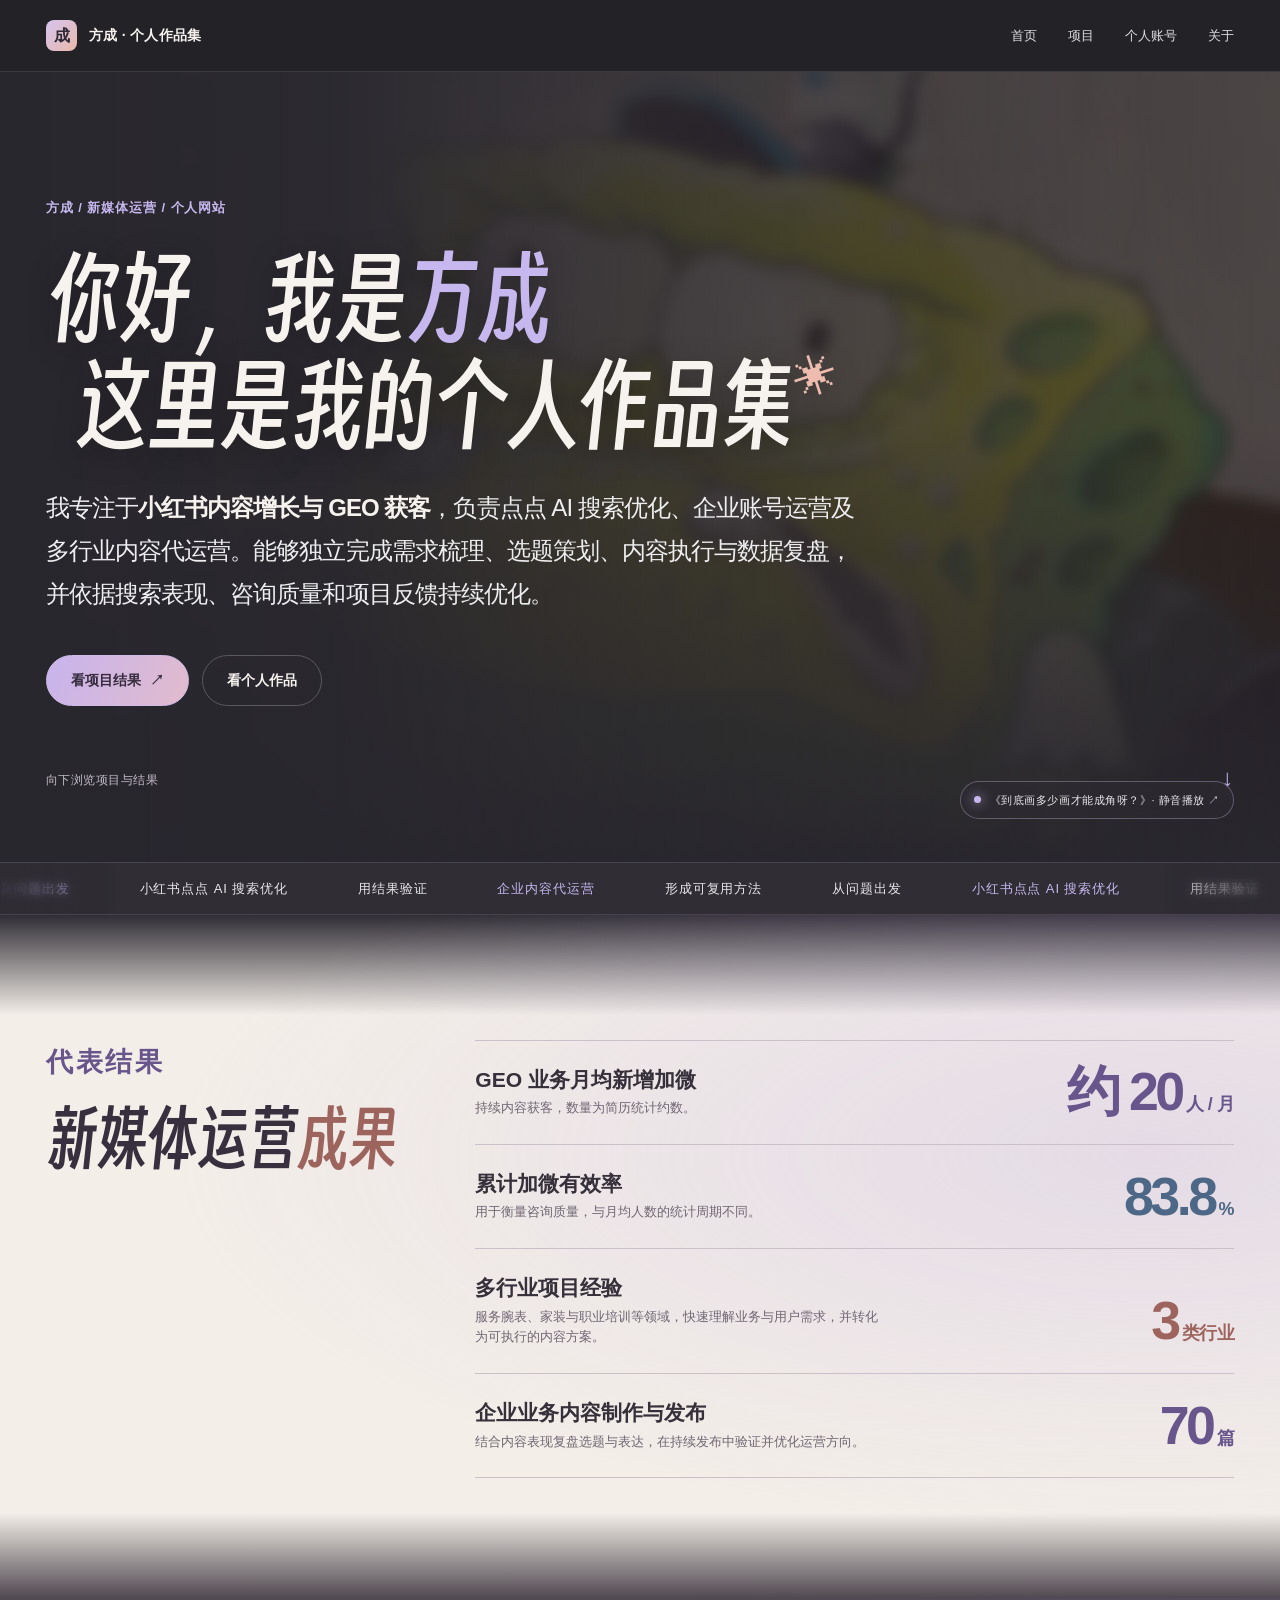
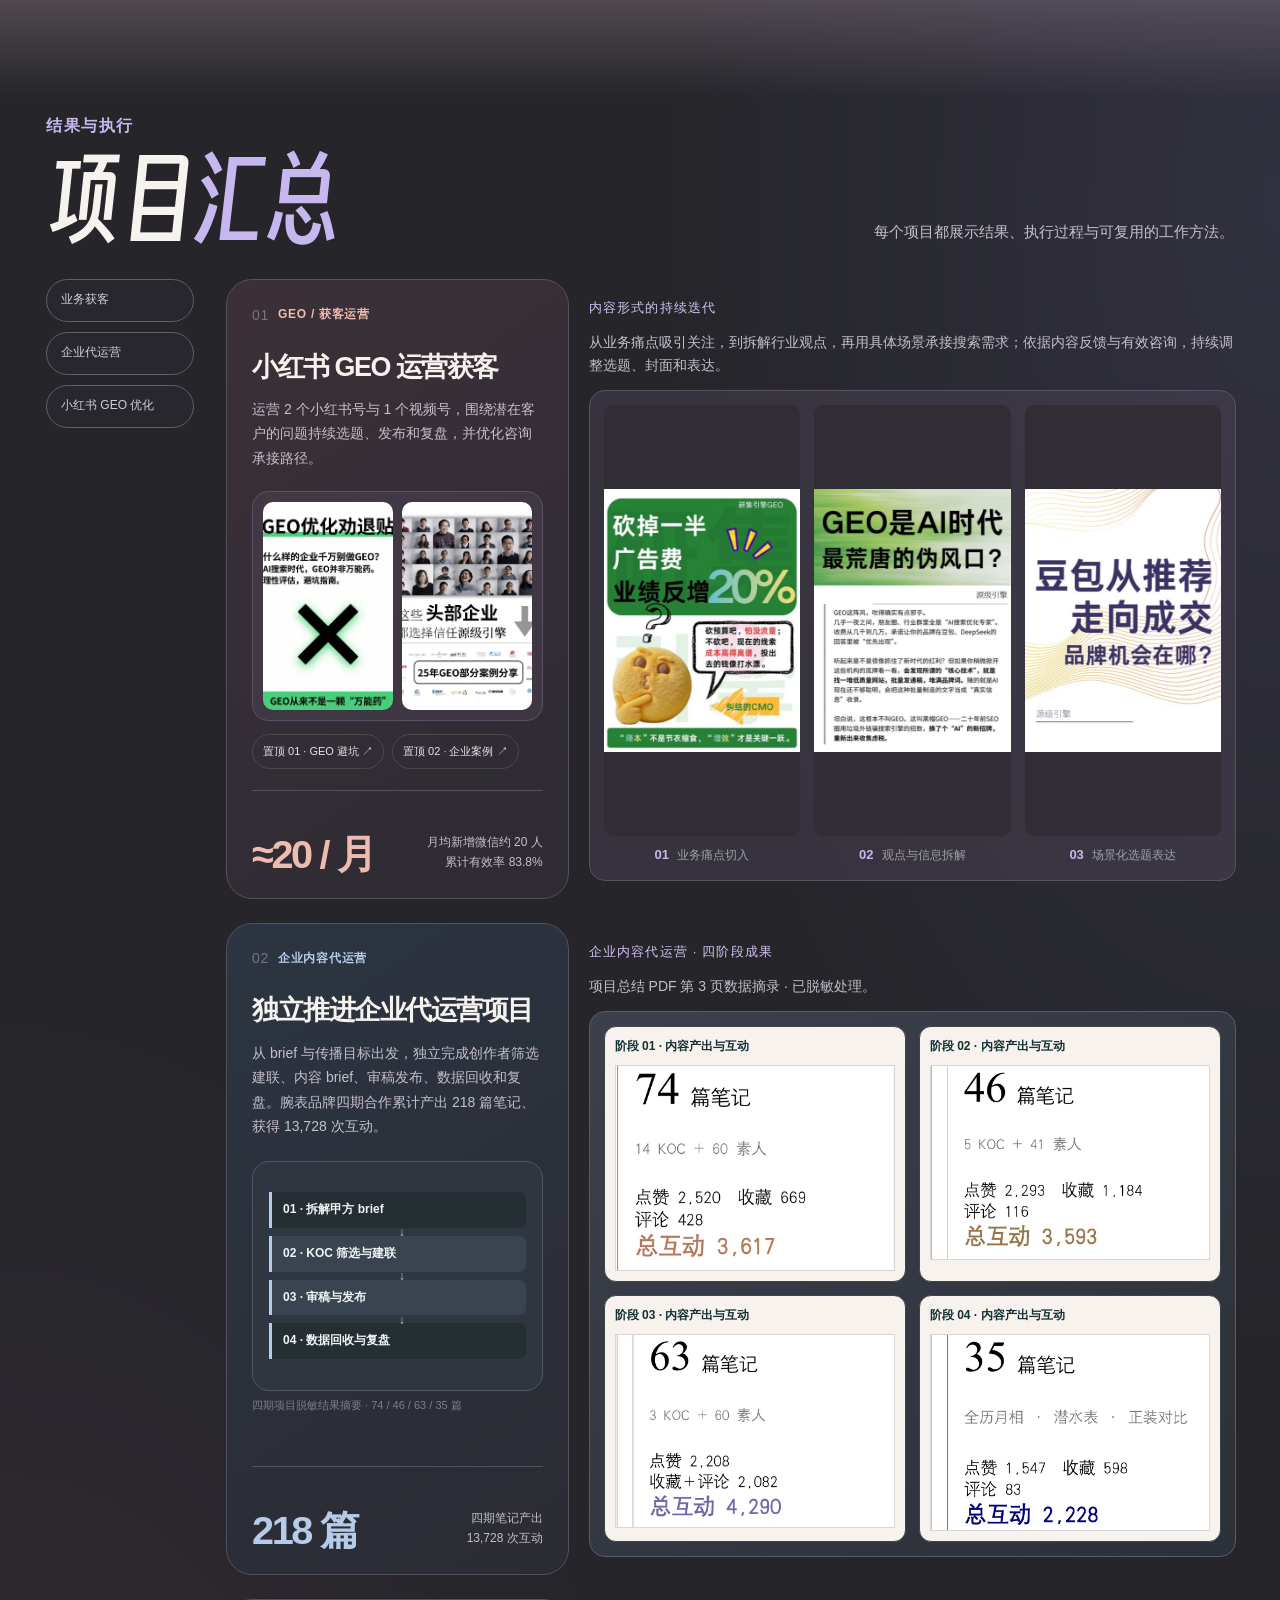
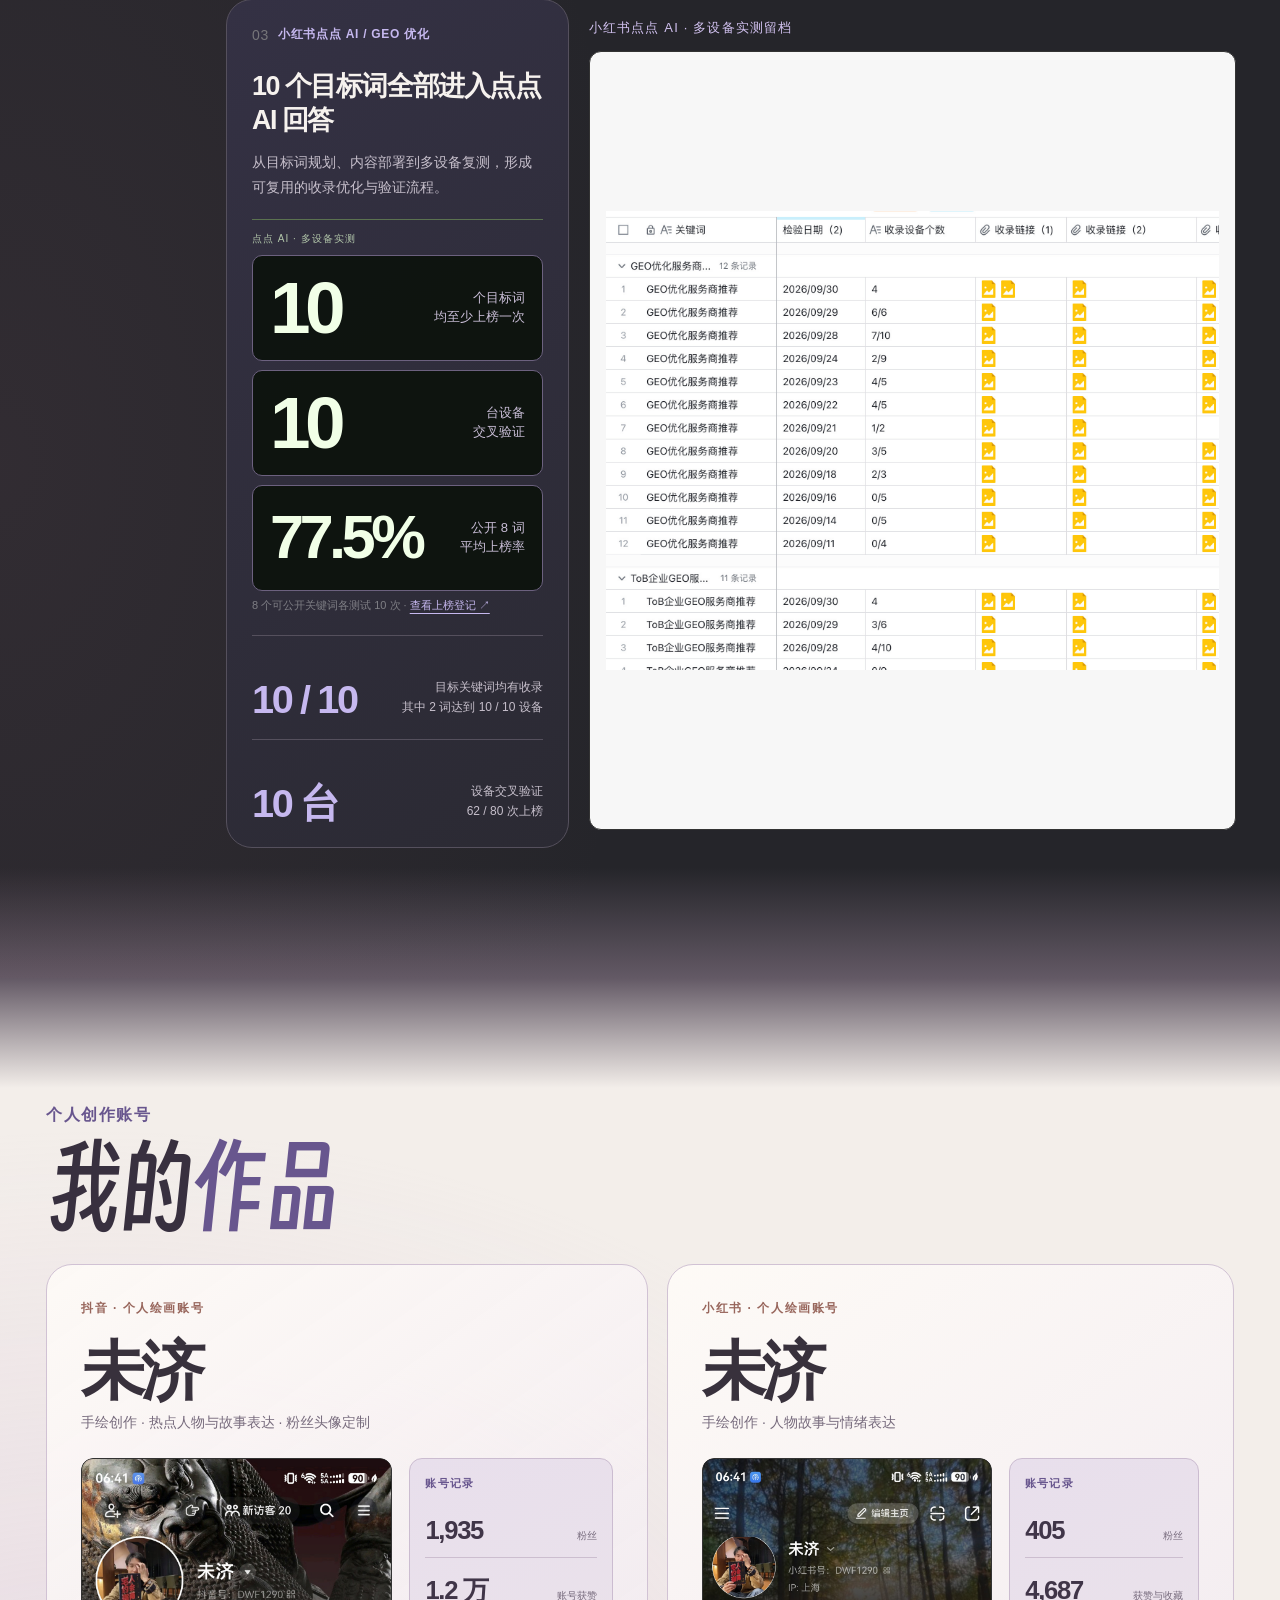
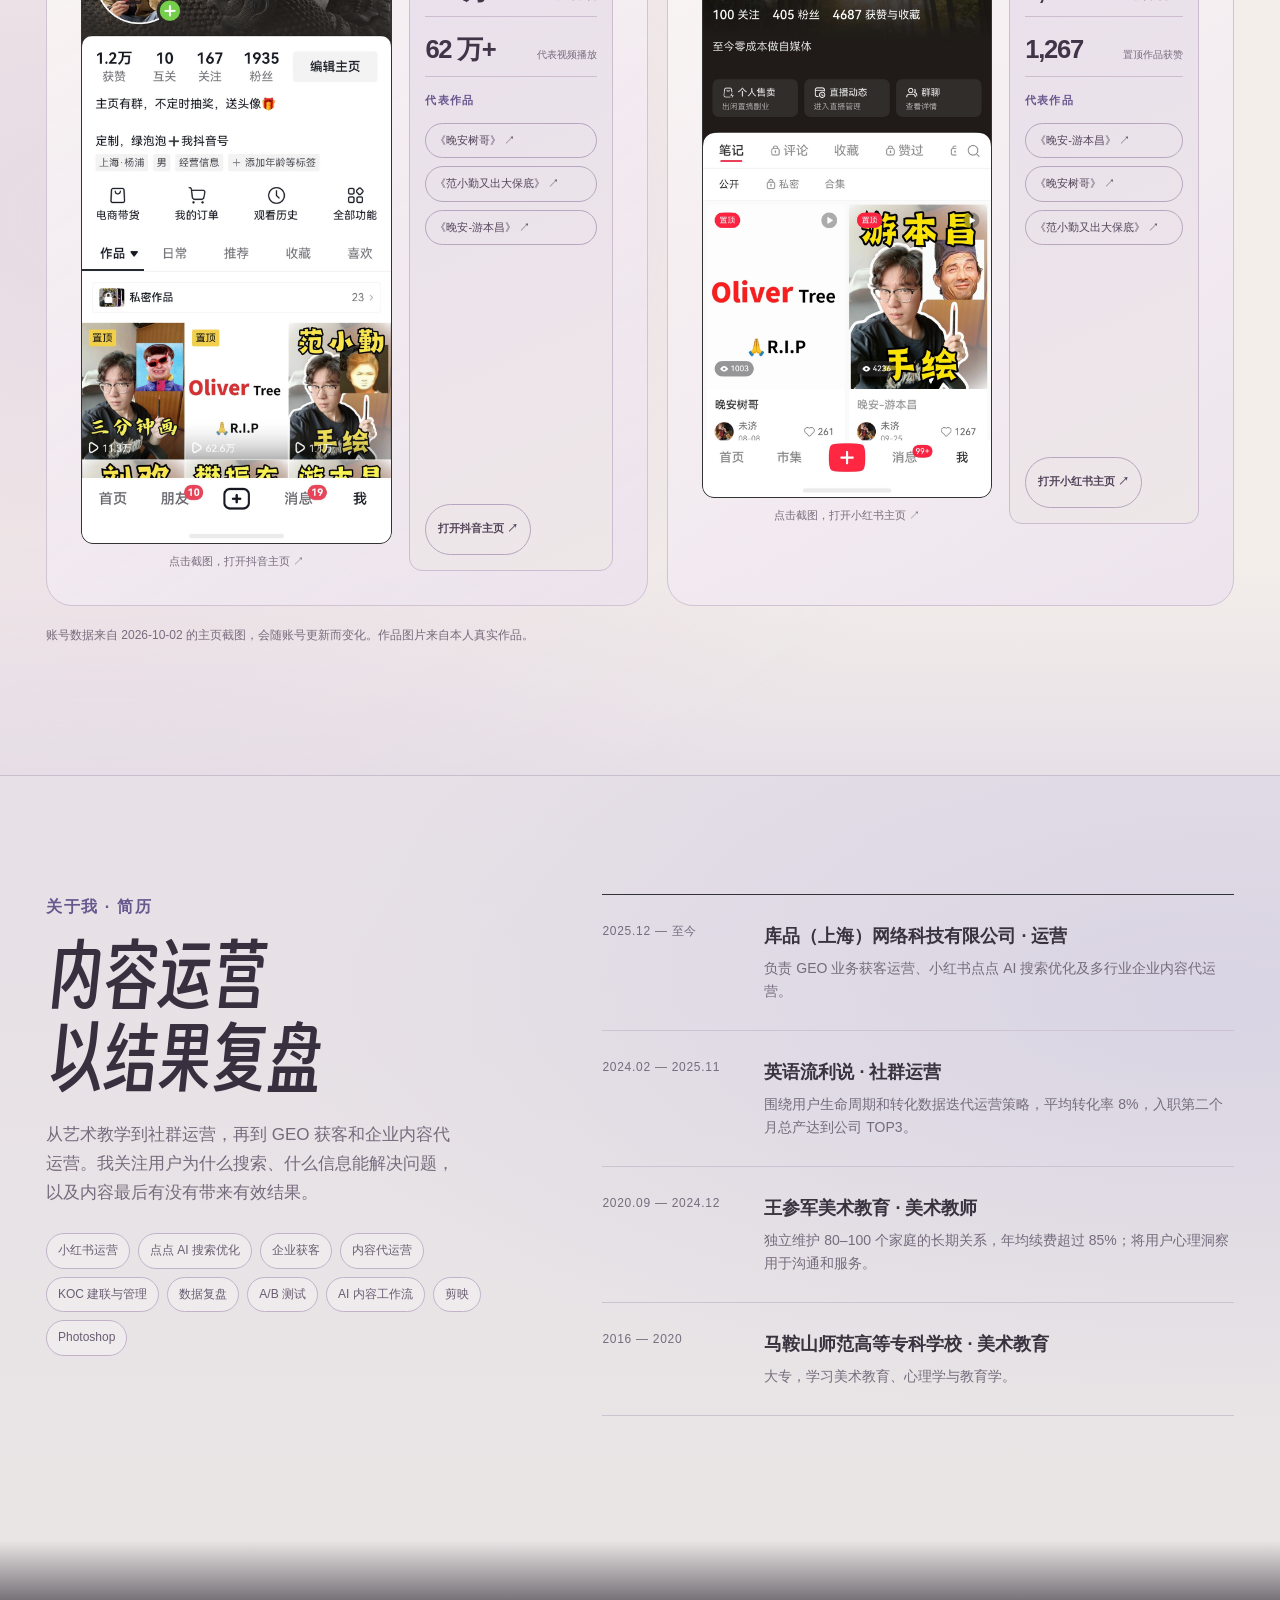
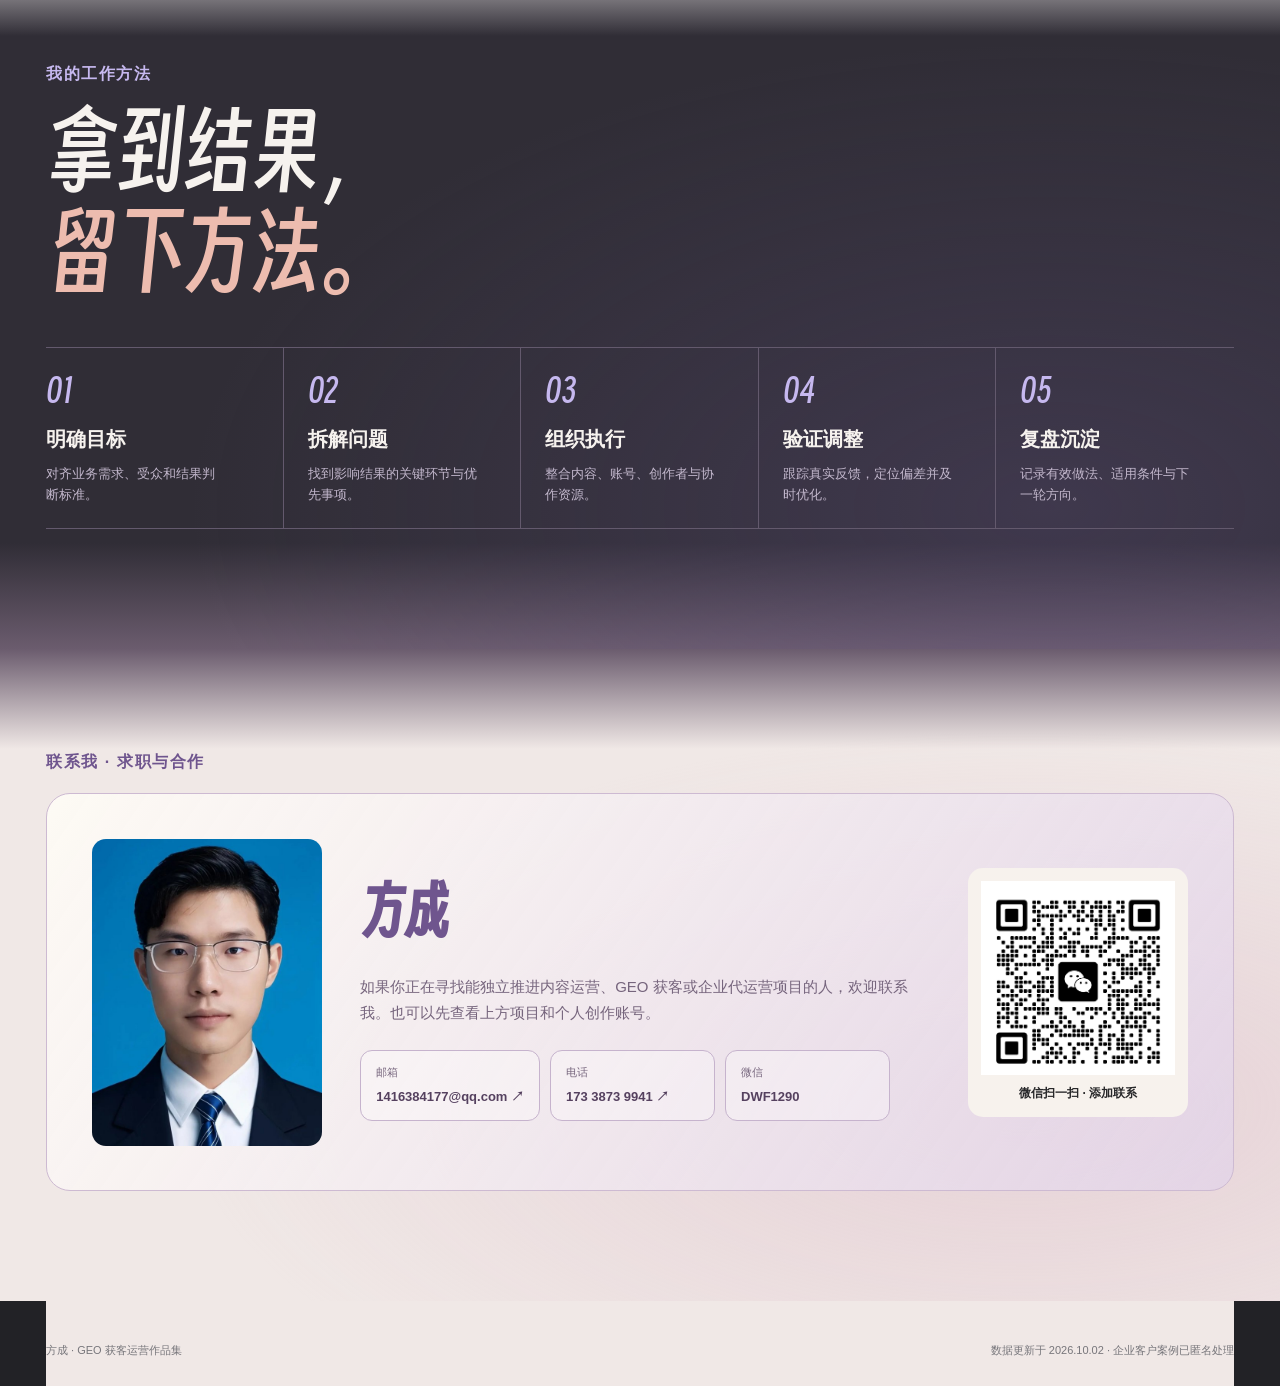
==== commit 2066f9f5: "Refine v2 palette with soft section gradients and project navigation" ====
--- a/v2/index.html
+++ b/v2/index.html
@@ -204,6 +204,7 @@
     </style>
     <link rel="stylesheet" href="./visual-v2.css" />
     <link rel="stylesheet" href="./editor.css" />
+    <link rel="stylesheet" href="./color-style.css" />
     <script defer src="./motion.js"></script>
     <script defer src="./inline-editor.js"></script>
   </head>
@@ -247,7 +248,7 @@
       <section class="section wrap" id="work">
         <div class="section-heading"><div><div class="section-kicker">结果与执行</div><h2>项目<span>汇总</span></h2></div><p>每个项目都展示结果、执行过程与可复用的工作方法。</p></div>
         <div class="project-layout">
-          <div class="case-filters" aria-label="筛选项目"><button class="filter-button is-active" type="button" data-filter="all" aria-pressed="true">全部项目</button><button class="filter-button" type="button" data-filter="lead" aria-pressed="false">业务获客</button><button class="filter-button" type="button" data-filter="service" aria-pressed="false">企业代运营</button><button class="filter-button" type="button" data-filter="search" aria-pressed="false">小红书 GEO 优化</button></div>
+          <div class="case-filters" aria-label="筛选项目"><button class="filter-button" type="button" data-filter="lead">业务获客</button><button class="filter-button" type="button" data-filter="service">企业代运营</button><button class="filter-button" type="button" data-filter="search">小红书 GEO 优化</button></div>
           <div class="case-grid">
           <div class="case-row" data-category="lead">
           <article class="case-card" data-category="lead" style="--card-accent: var(--pink)">
--- a/v2/visual-v2.css
+++ b/v2/visual-v2.css
@@ -660,3 +660,21 @@
   .project-layout > .case-filters { position:static; flex-direction:row; flex-wrap:wrap; margin:0 0 22px; }
   .project-layout .filter-button { width:auto; min-height:40px; justify-content:center; text-align:center; }
 }
+
+
+/* The rail follows the project currently being read; each color matches its card. */
+.project-layout .case-filters.has-current .filter-button[data-filter="all"].is-active {
+  background: transparent;
+  color: #c9c9ce;
+  border-color: #48484d;
+  font-weight: 400;
+}
+.project-layout .filter-button.is-current {
+  background: var(--current-project-color, var(--green));
+  border-color: var(--current-project-color, var(--green));
+  color: #101010;
+  font-weight: 750;
+}
+.project-layout .filter-button.is-current[data-filter="lead"] { --current-project-color: var(--pink); }
+.project-layout .filter-button.is-current[data-filter="service"] { --current-project-color: var(--cyan); }
+.project-layout .filter-button.is-current[data-filter="search"] { --current-project-color: var(--green); }
--- a/v2/color-style.css
+++ b/v2/color-style.css
@@ -0,0 +1,97 @@
+/* Color and interaction layer; existing typography, spacing and assets are retained. */
+:root {
+  --bg: #222226;
+  --surface: #2b2a31;
+  --text: #f6f2ee;
+  --muted: #bdb7c3;
+  --line: #49464f;
+  --green: #c6b8ef;
+  --pink: #edbcaf;
+  --cyan: #b5cbe8;
+  --purple: #c9bce9;
+}
+html { background: #222226; }
+body { background: #222226; }
+.topbar { background: rgba(36,35,40,.88); border-bottom-color: rgba(237,227,239,.12); }
+.brand-mark { background: linear-gradient(135deg,#d6c4f0,#e9b9aa); color: #302b38; }
+.hero { background: radial-gradient(ellipse at 14% 20%,rgba(101,98,151,.25),transparent 62%),#29272e; }
+.hero::before { background: linear-gradient(90deg,#29272e 0%,rgba(41,39,46,.96) 26%,rgba(41,39,46,.65) 56%,rgba(41,39,46,.18) 100%); }
+.hero-video-scene::after { background: linear-gradient(0deg,#29272e,transparent 55%),rgba(57,43,71,.14); }
+.hero-video-label { background: rgba(47,43,52,.55); border-color: rgba(228,212,241,.3); }
+.hero-bottom { color: #c3bac8; }
+.ticker { background: #302d35; border-color: #48414e; }
+.ticker::before { background: linear-gradient(90deg,rgba(48,45,53,.85),transparent); }
+.ticker::after { background: linear-gradient(270deg,rgba(48,45,53,.85),transparent); }
+.result-snapshot, #work, #creator, .contact-section { position: relative; isolation: isolate; }
+.result-snapshot::before, #work::before, #creator::before, .contact-section::before {
+  content: ""; position: absolute; z-index: -1; top: 0; bottom: 0; left: 50%; width: 100vw; transform: translateX(-50%); pointer-events: none;
+}
+.result-snapshot { --text:#38303f; --green:#67558b; --pink:#9d645d; --cyan:#4d6786; color:#353039; }
+.result-snapshot::before { background: radial-gradient(ellipse at 90% 35%,rgba(198,178,226,.32),transparent 60%),linear-gradient(180deg,#302d35,#f3eee8 100px,#f3eee8 calc(100% - 85px),#514951); }
+.result-intro h2, #creator .section-heading h2, .about h2 { color:#38303f; }
+.result-list, .result-item { border-color: #cbc0ca; }
+.result-item p { color: #706673; }
+#work::before { background: radial-gradient(ellipse at 100% 8%,rgba(100,96,146,.2),transparent 34%),radial-gradient(ellipse at 0% 80%,rgba(121,85,98,.15),transparent 36%),linear-gradient(180deg,#514951 0%,#25252a 100px,#25252a calc(100% - 110px),#635965 100%); }
+.case-card { background: linear-gradient(145deg,#35313b,#2b2b32); border-color:#55505d; }
+.case-card[data-category="lead"] { background: linear-gradient(145deg,#3b3038,#2e2b33); }
+.case-card[data-category="service"] { background: linear-gradient(145deg,#2c3541,#2b2b33); }
+.case-card[data-category="search"] { background: linear-gradient(145deg,#343144,#2b2a33); }
+.case-summary, .case-result span, .section-heading p, .lead-iteration-copy, .service-proof-copy { color:#c6bfcb; }
+.case-result { border-color:#55505d; }
+.visual-label { color:#d1c1ef; }
+.case-visual .lead-proof, .lead-proof { background: rgba(78,70,88,.44); border-color:#5a5162; }
+.case-visual .lead-proof img { background:#302d35; }
+.service-process { background:#303640; border-color:#505868; }
+.service-process span { background:#3a4350; border-color:var(--cyan); }
+.case-visual .service-phase-gallery { background:linear-gradient(145deg,#3b404b,#2c3038); border-color:#575d6b; }
+.case-row .geo-proof-stats div { background:linear-gradient(115deg,#3c3649,#2e2c37); border-color:#6c617f; }
+.case-row .geo-proof-stats div span, .geo-proof-kicker { color:#c9bed7; }
+.filter-button { color:#d5ccd9; border-color:#655c6c; background:rgba(51,47,57,.28); }
+.project-layout .filter-button.is-current { background:linear-gradient(115deg,var(--current-project-color),color-mix(in srgb,var(--current-project-color) 65%,#e6daf2)); color:#312b37; border-color:var(--current-project-color); box-shadow:0 5px 22px rgba(17,12,26,.1); }
+.case-row { scroll-margin-top:100px; }
+#creator { --text:#38303f; --green:#68568e; --pink:#98665c; --cyan:#546b89; color:#38313c; }
+#creator::before { background:radial-gradient(ellipse at 8% 60%,rgba(213,188,218,.4),transparent 58%),linear-gradient(180deg,#635965,#f3eeea 110px,#f3eeea 85%,#e7e0e7); }
+#creator .social-card, #creator .social-card.xhs { background:linear-gradient(145deg,rgba(255,252,248,.88),rgba(235,225,238,.78)); border-color:#d1c2d4; }
+#creator .social-handle, #creator .social-disclaimer, #creator figcaption { color:#776b7d; }
+#creator .account-side { background:linear-gradient(155deg,#e8dfec,#eee7e8); border-color:#cbbcd0; }
+#creator .account-metrics strong { color:#403548; }
+#creator .account-metrics span { color:#776b7d; }
+#creator .account-metrics div { border-color:#ccbecf; }
+#creator .social-link, #creator .button { color:#514359; border-color:#b7a6bf; }
+.about { --text:#38303f; --green:#68588e; --pink:#966b66; background:radial-gradient(ellipse at 95% 30%,rgba(173,174,218,.26),transparent 55%),linear-gradient(180deg,#e7e0e7,#e9e5e5); color:#39323f; border-color:#c7bfcd; }
+.about-lede, .timeline p, .timeline-date { color:#766b7d; }
+.timeline-item { border-color:#ccc2d1; }
+.skill { color:#695d71; background:rgba(255,255,255,.3); border-color:#c0b2c9; }
+.proof-band { margin-top:0; background:radial-gradient(ellipse at 82% 80%,rgba(98,82,130,.3),transparent 58%),linear-gradient(180deg,#e9e5e5,#302d36 95px,#302d36 85%,#6b5c6e); }
+.proof-step, .proof-steps { border-color:#63596d; }
+.proof-step small { color:#c2b7cc; }
+.contact-section { --text:#38303f; --green:#6f558e; color:#3c3143; }
+.contact-section::before { background:radial-gradient(ellipse at 80% 70%,rgba(218,182,196,.45),transparent 58%),linear-gradient(180deg,#6b5c6e,#f0e8e6 100px,#f0e8e6); }
+.contact-panel { background:linear-gradient(125deg,rgba(255,252,246,.9),rgba(225,211,234,.7)); border-color:#cdbad2; }
+.contact-main h2 { color:#45354c; }
+.contact-main p, .contact-methods small { color:#76657d; }
+.contact-methods > * { color:#55415f; border-color:#c6b3cd; background:rgba(255,255,255,.3); }
+.footer { background:#f0e8e6; color:#7b6a82; border-color:#cfc0d3; }
+/* Soft gradient feedback across buttons, cards and evidence links. */
+:where(a,button,.case-card,.social-card,.contact-panel) { transition-timing-function:cubic-bezier(.22,.61,.36,1); }
+.button, .social-link, .evidence-links a, .filter-button, .contact-methods a, .skill { position:relative; isolation:isolate; overflow:hidden; transition:color .32s,border-color .32s,background-color .32s,box-shadow .32s,transform .32s; }
+.button::before, .social-link::before, .evidence-links a::before, .filter-button::before, .contact-methods a::before { content:""; position:absolute; inset:0; z-index:-1; border-radius:inherit; background:linear-gradient(115deg,rgba(188,164,234,.24),rgba(229,177,164,.22),rgba(151,183,224,.22)); opacity:0; transition:opacity .4s; pointer-events:none; }
+.button:hover::before, .social-link:hover::before, .evidence-links a:hover::before, .filter-button:hover::before, .contact-methods a:hover::before, .button:focus-visible::before, .social-link:focus-visible::before { opacity:1; }
+.button-primary { background:linear-gradient(115deg,#c7b4ed,#e2bbcd); color:#342a3c; border-color:#cfbbe6; }
+.button-primary:hover { background-color:#d8c5e8; }
+.button:hover, .social-link:hover, .evidence-links a:hover, .filter-button:hover { transform:translateY(-2px); border-color:#baa0d4; box-shadow:0 5px 20px rgba(107,77,146,.12); }
+.button:active, .social-link:active, .filter-button:active { transform:translateY(0) scale(.985); }
+.case-card, .social-card, .contact-panel { transition:border-color .4s,box-shadow .4s,transform .4s; }
+.case-card:hover, .social-card:hover { transform:translateY(-3px); box-shadow:0 14px 38px rgba(83,61,114,.16); border-color:color-mix(in srgb,var(--card-accent,var(--green)) 65%,#75667f); }
+.social-image-grid a .account-mobile-image, .lead-proof a img, .geo-evidence-image img { transition:transform .5s cubic-bezier(.22,.61,.36,1),filter .5s; }
+.social-image-grid a:hover .account-mobile-image, .social-image-grid a:focus-visible .account-mobile-image, .lead-proof a:hover img, .geo-evidence-image:hover img { transform:scale(1.015); filter:brightness(1.025); }
+.nav a:hover { color:#ddc9ec; }
+.contact-methods a:hover { color:#675080; border-color:#aa8bbc; box-shadow:0 4px 16px rgba(116,81,150,.1); }
+:focus-visible { outline-color:#b79dd4 !important; }
+.contact-qr, .service-phase-gallery figure { background:#f7f2ed; }
+.local-editor-start, .local-editor-actions .editor-save { background:linear-gradient(115deg,#c7b4ed,#e2bbcd); border-color:#cfbbe6; color:#342a3c; transition:transform .3s,box-shadow .3s; }
+.local-editor-start:hover, .local-editor-actions button:hover { border-color:#c6afe4; box-shadow:0 8px 24px rgba(111,77,146,.2); }
+.local-editing .editable-text-run[contenteditable="plaintext-only"] { outline-color:rgba(171,139,208,.65); }
+.local-editing .editable-text-run[contenteditable="plaintext-only"]:hover, .local-editing .editable-text-run[contenteditable="plaintext-only"]:focus { outline-color:#b79dd4; background:rgba(175,146,211,.08); }
+@media (max-width:760px) { .project-layout .case-row { grid-template-columns:1fr; gap:8px; } }
+@media (prefers-reduced-motion:reduce) { *, *::before, *::after { transition-duration:.01ms !important; } }
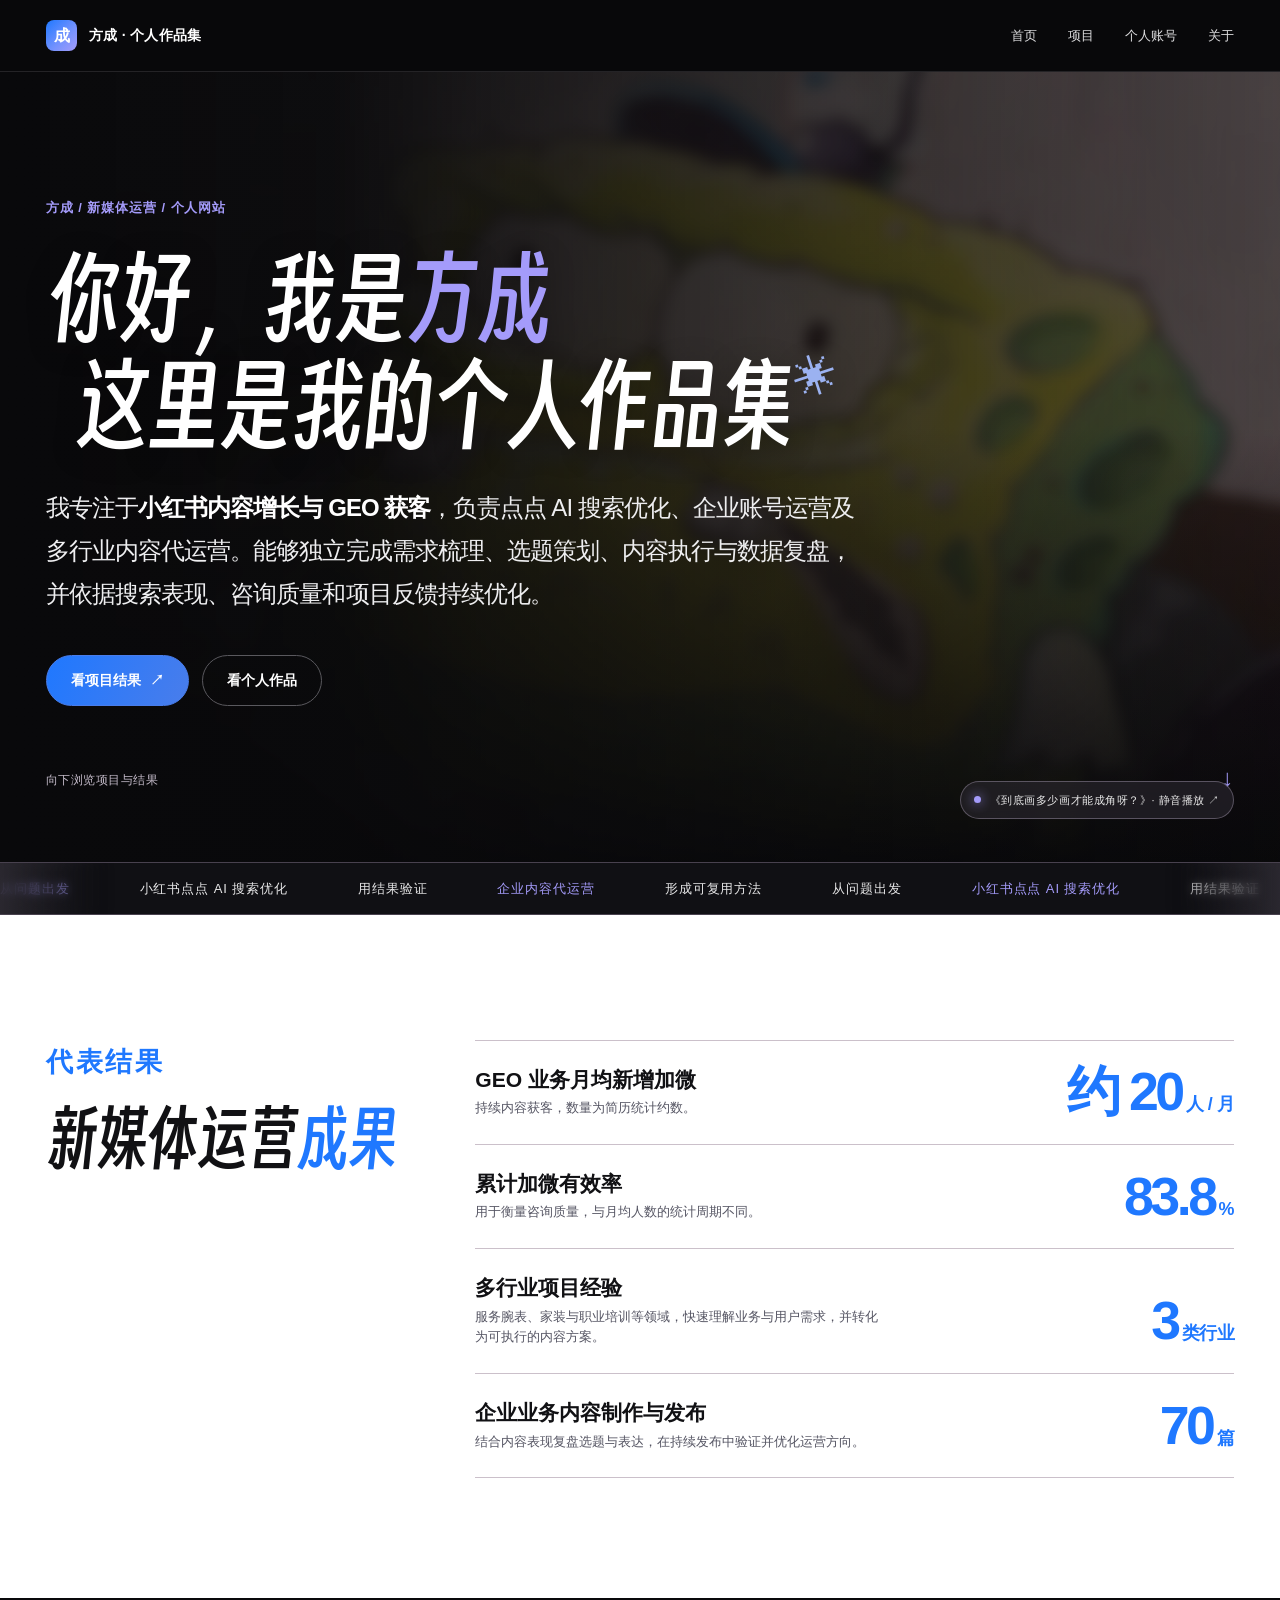
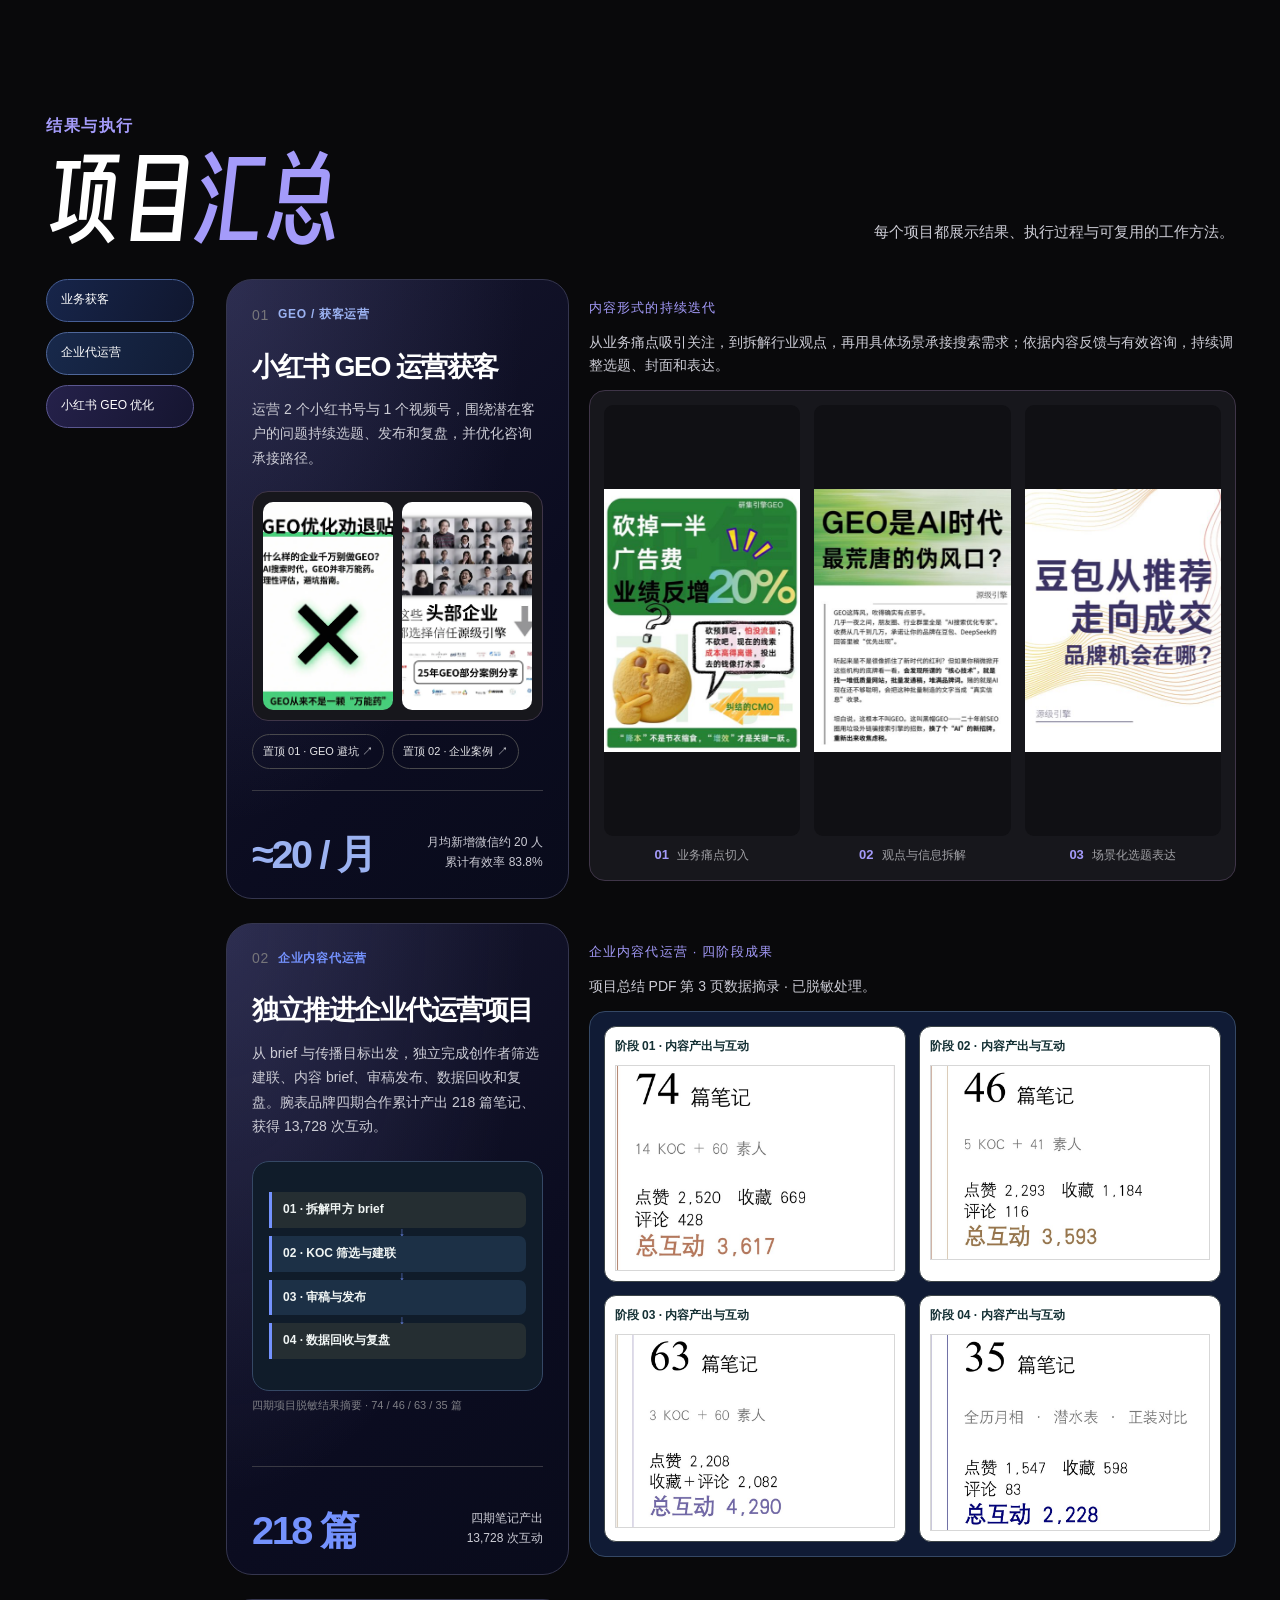
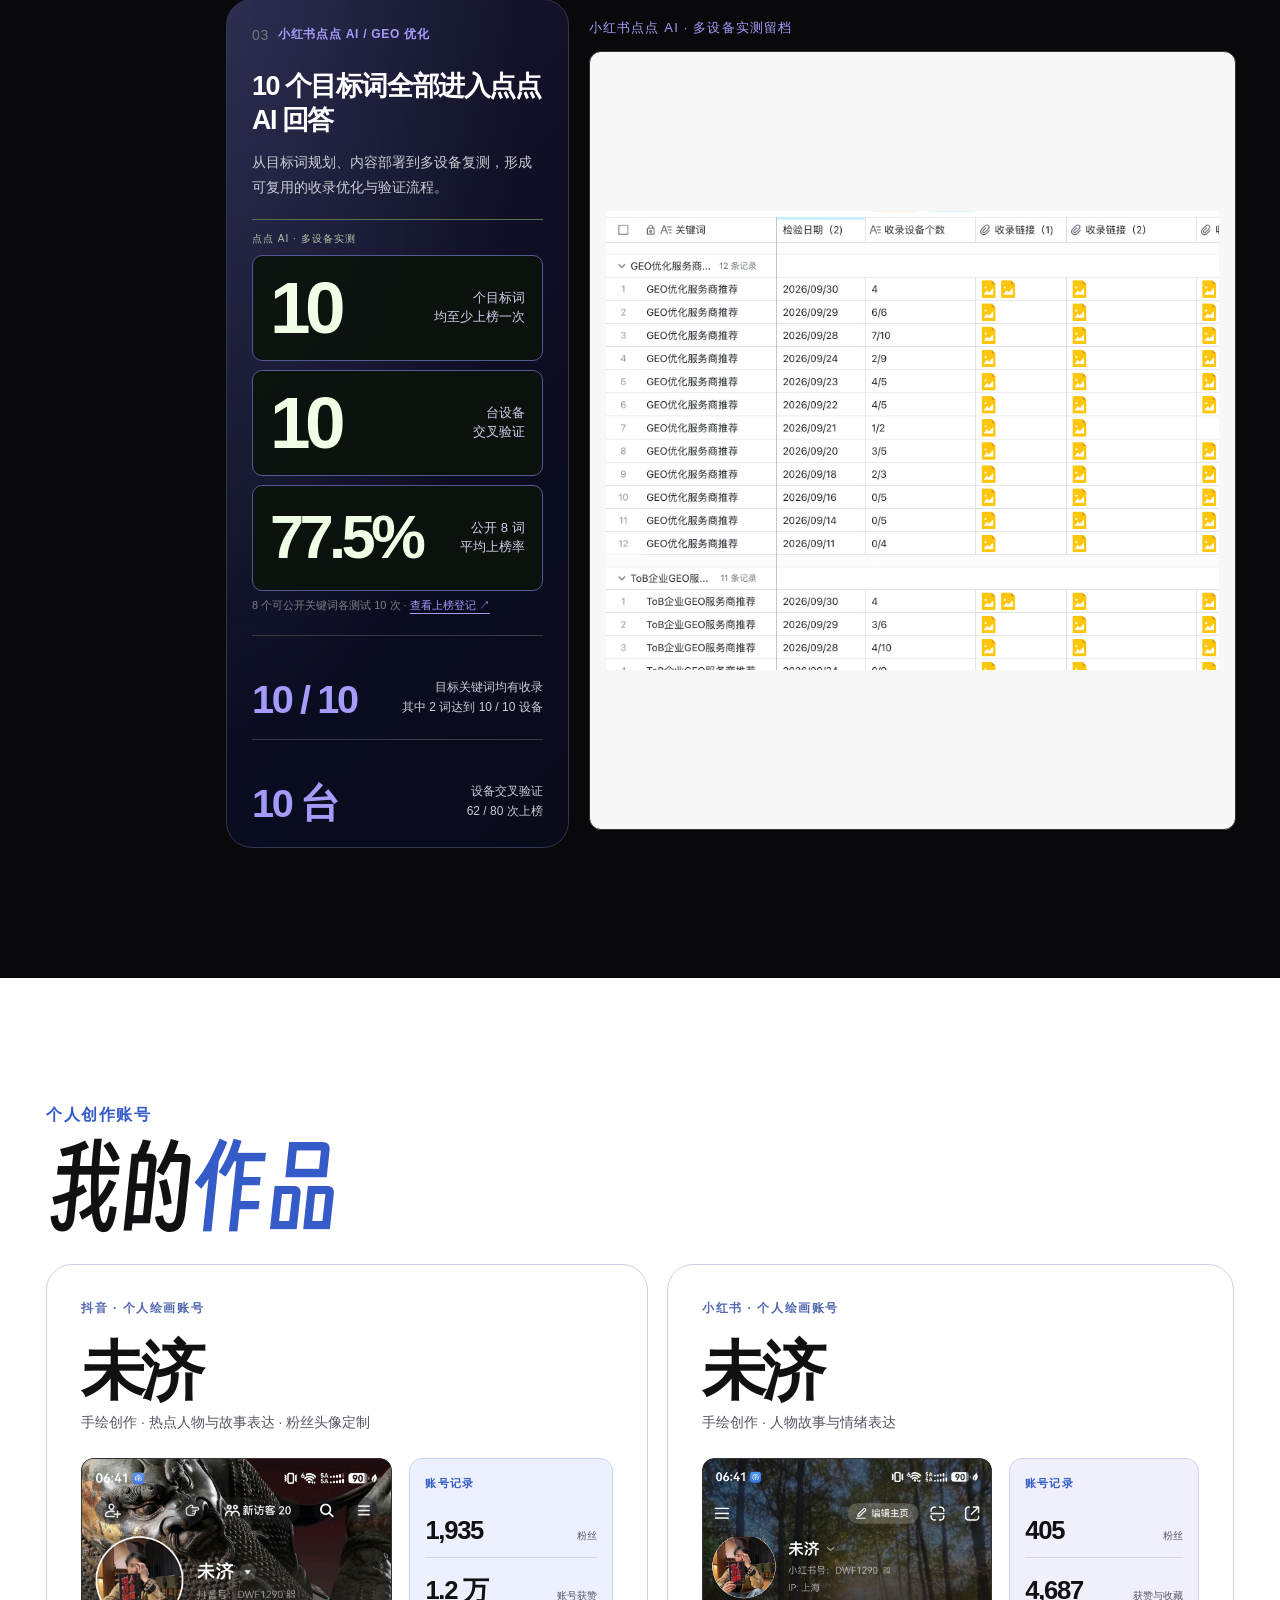
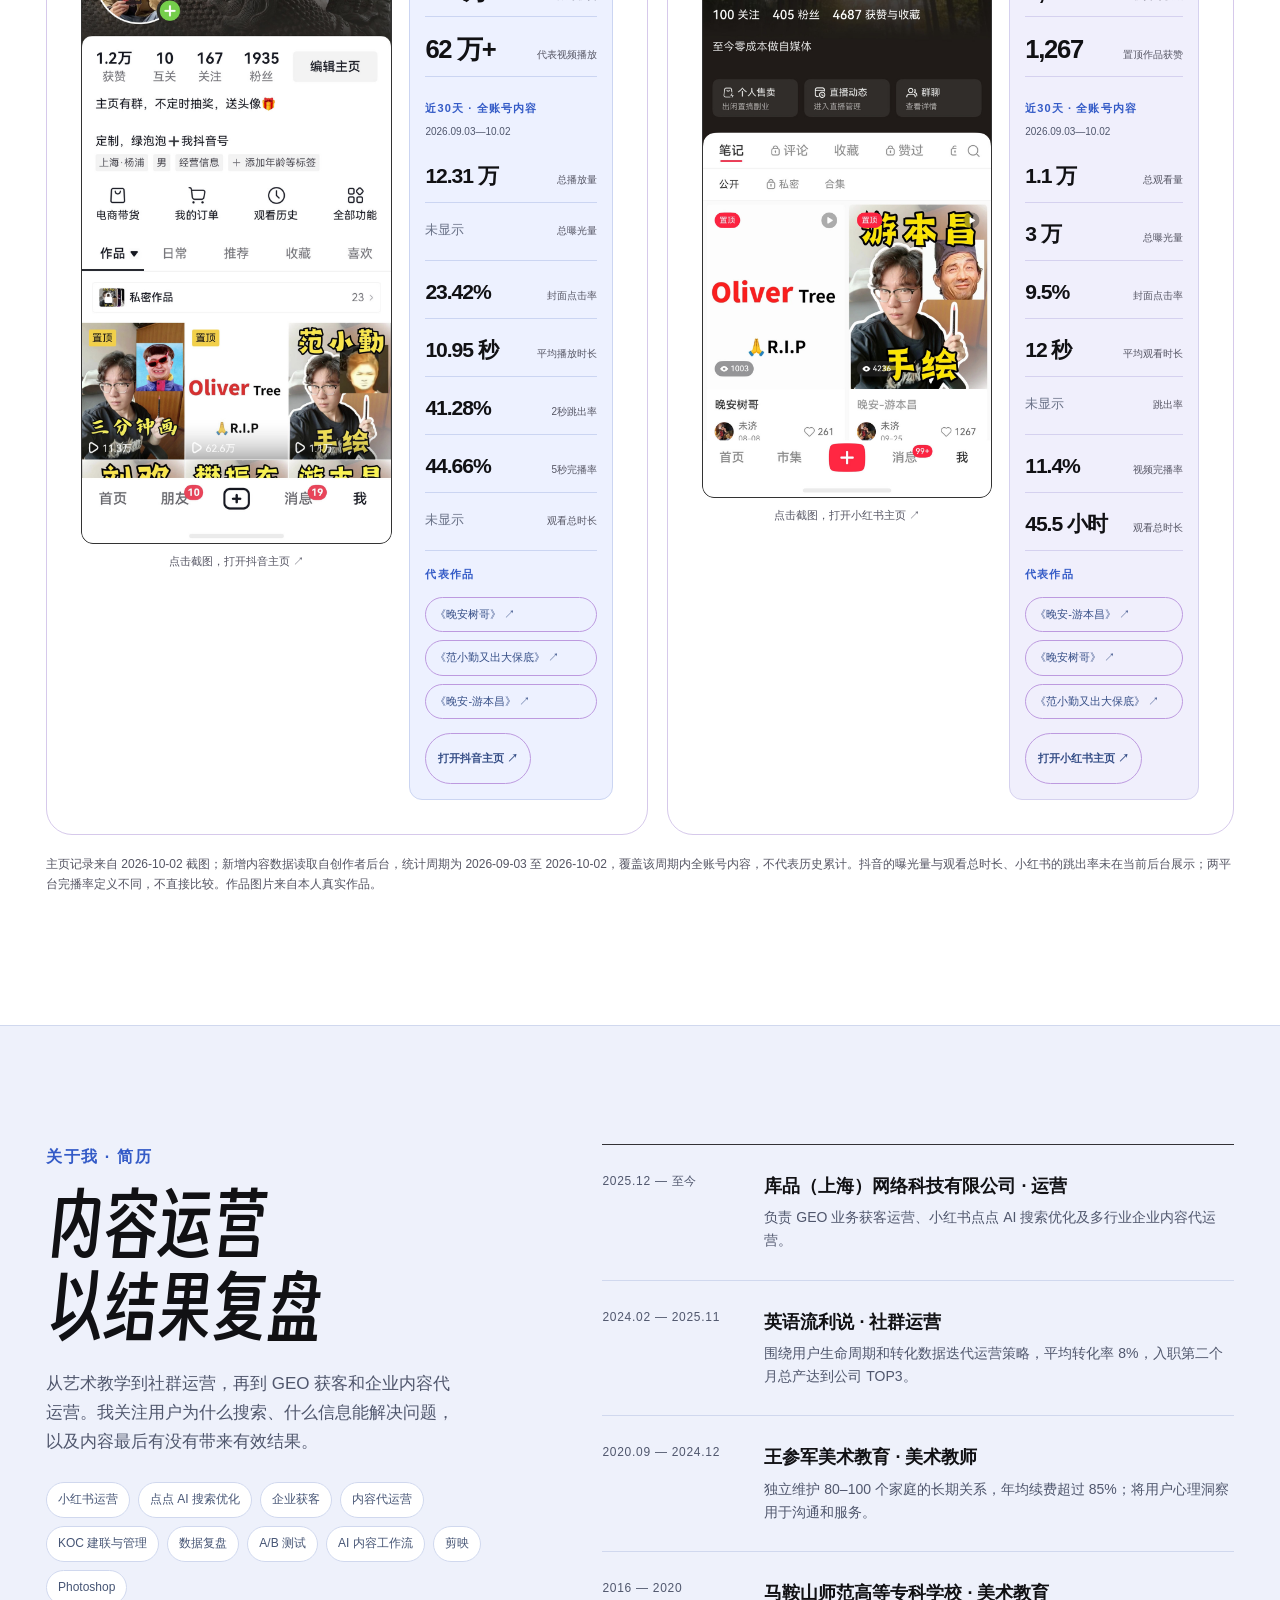
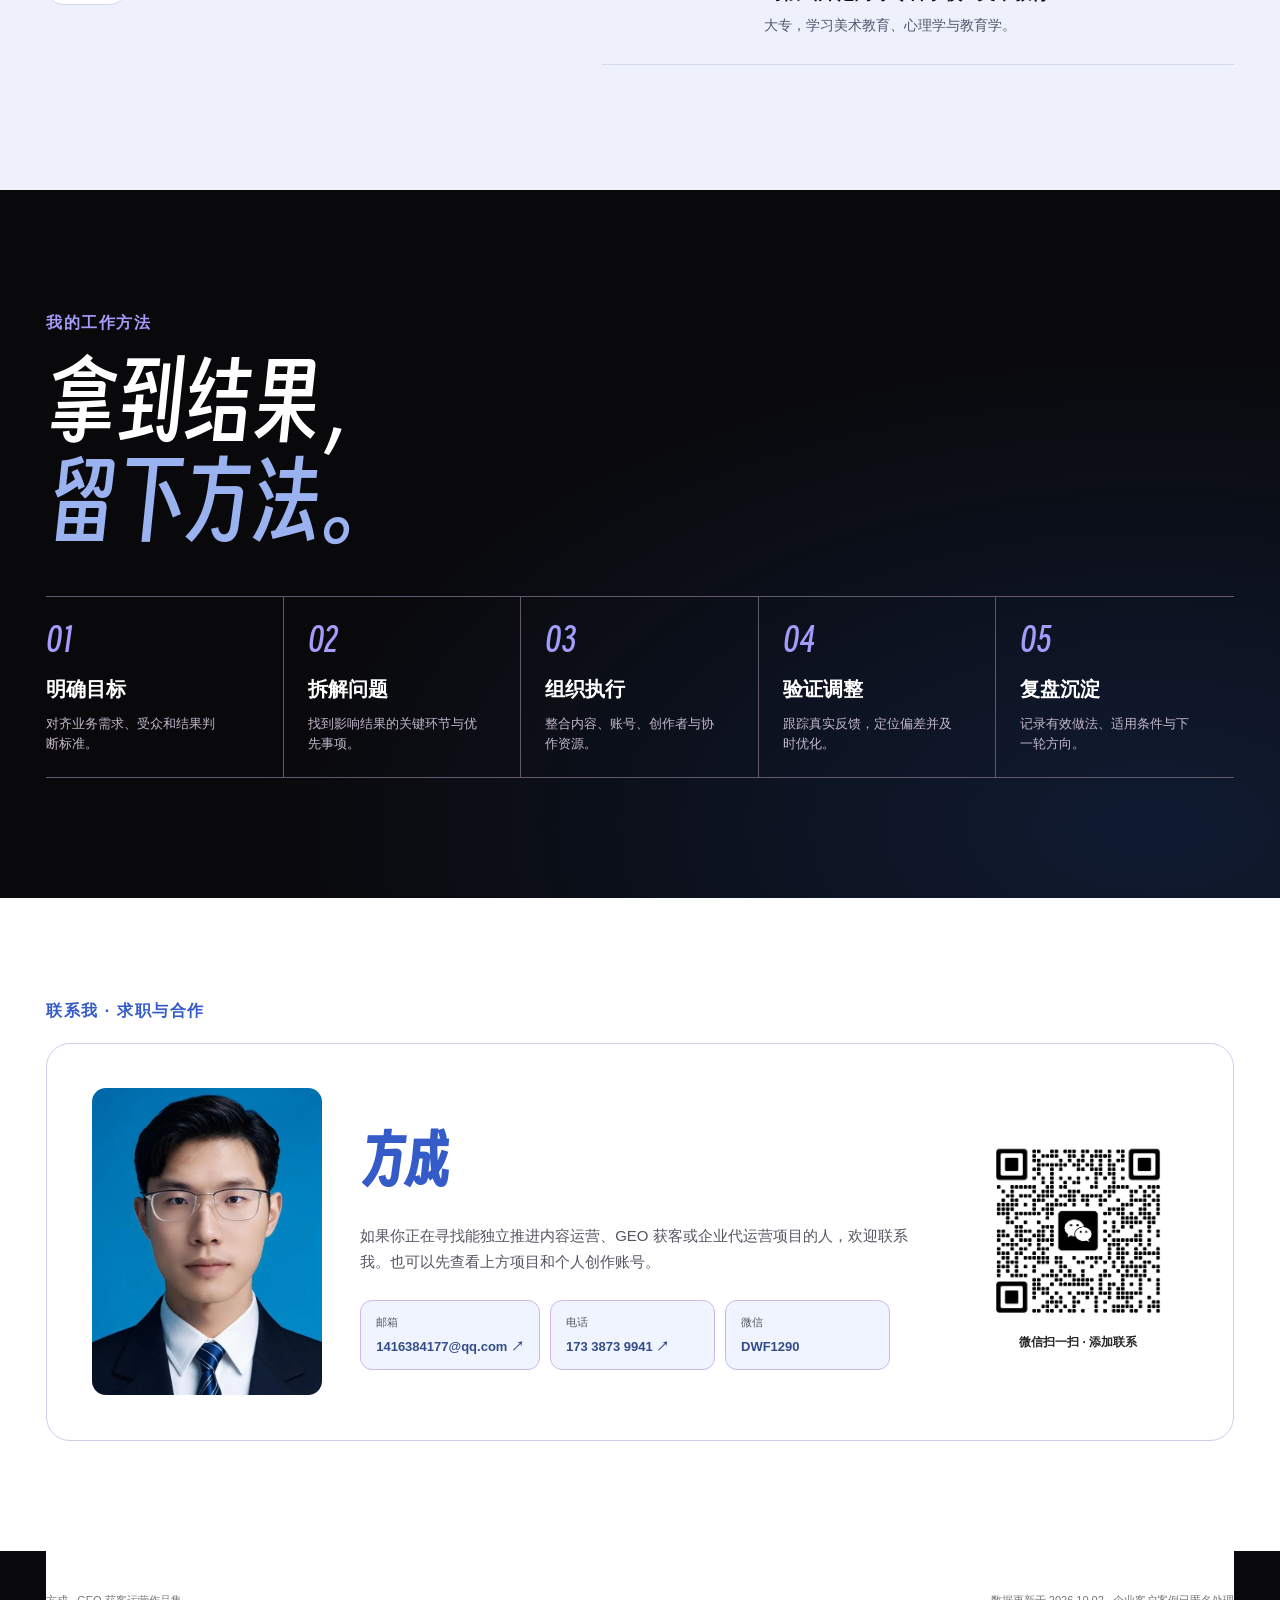
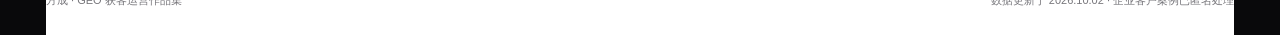
==== commit d21070eb: "Add verified 30-day creator analytics with matching account layouts and explicit scope" ====
--- a/v2/index.html
+++ b/v2/index.html
@@ -301,17 +301,17 @@
           <article class="social-card">
             <div class="social-platform">抖音 · 个人绘画账号</div><h3>未济</h3><div class="social-handle">手绘创作 · 热点人物与故事表达 · 粉丝头像定制</div>
             <div class="account-showcase"><div class="social-image-grid"><figure><a href="https://www.douyin.com/user/MS4wLjABAAAA1M1_pkEYsKEpMfAr6Z3ibbysePYXROWlN20IpAIV2Zo" target="_blank" rel="noreferrer" aria-label="打开未济抖音主页"><img class="social-image account-mobile-image" src="./assets/douyin-account-mobile.svg" alt="抖音账号手机主页高清截图，展示主页信息与代表作品" loading="lazy" /></a><figcaption>点击截图，打开抖音主页 ↗</figcaption></figure></div>
-              <div class="account-side"><div class="account-side-label">账号记录</div><div class="account-metrics"><div><strong>1,935</strong><span>粉丝</span></div><div><strong>1.2 万</strong><span>账号获赞</span></div><div><strong>62 万+</strong><span>代表视频播放</span></div></div><div class="account-side-label">代表作品</div><div class="social-links"><a class="social-link" href="https://www.douyin.com/video/7671533516735953762" target="_blank" rel="noreferrer">《晚安树哥》 ↗</a><a class="social-link" href="https://v.douyin.com/CBX5cLGXmQw/" target="_blank" rel="noreferrer">《范小勤又出大保底》 ↗</a><a class="social-link" href="https://v.douyin.com/EeqIUEa1saI/" target="_blank" rel="noreferrer">《晚安-游本昌》 ↗</a></div><a class="button" href="https://www.douyin.com/user/MS4wLjABAAAA1M1_pkEYsKEpMfAr6Z3ibbysePYXROWlN20IpAIV2Zo" target="_blank" rel="noreferrer">打开抖音主页 ↗</a></div>
+              <div class="account-side"><div class="account-side-label">账号记录</div><div class="account-metrics"><div><strong>1,935</strong><span>粉丝</span></div><div><strong>1.2 万</strong><span>账号获赞</span></div><div><strong>62 万+</strong><span>代表视频播放</span></div></div><div class="account-side-label account-period-label">近30天 · 全账号内容</div><p class="account-period">2026.09.03—10.02</p><div class="account-metrics account-performance"><div><strong>12.31 万</strong><span>总播放量</span></div><div><strong class="metric-unavailable">未显示</strong><span>总曝光量</span></div><div><strong>23.42%</strong><span>封面点击率</span></div><div><strong>10.95 秒</strong><span>平均播放时长</span></div><div><strong>41.28%</strong><span>2秒跳出率</span></div><div><strong>44.66%</strong><span>5秒完播率</span></div><div><strong class="metric-unavailable">未显示</strong><span>观看总时长</span></div></div><div class="account-side-label">代表作品</div><div class="social-links"><a class="social-link" href="https://www.douyin.com/video/7671533516735953762" target="_blank" rel="noreferrer">《晚安树哥》 ↗</a><a class="social-link" href="https://v.douyin.com/CBX5cLGXmQw/" target="_blank" rel="noreferrer">《范小勤又出大保底》 ↗</a><a class="social-link" href="https://v.douyin.com/EeqIUEa1saI/" target="_blank" rel="noreferrer">《晚安-游本昌》 ↗</a></div><a class="button" href="https://www.douyin.com/user/MS4wLjABAAAA1M1_pkEYsKEpMfAr6Z3ibbysePYXROWlN20IpAIV2Zo" target="_blank" rel="noreferrer">打开抖音主页 ↗</a></div>
             </div>
           </article>
           <article class="social-card xhs">
             <div class="social-platform" style="color: var(--pink)">小红书 · 个人绘画账号</div><h3>未济</h3><div class="social-handle">手绘创作 · 人物故事与情绪表达</div>
             <div class="account-showcase"><div class="social-image-grid"><figure><a href="https://www.xiaohongshu.com/user/profile/666460df0000000003031688" target="_blank" rel="noreferrer" aria-label="打开未济小红书主页"><img class="social-image account-mobile-image" src="./assets/xhs-account-mobile.svg" alt="小红书个人账号手机主页高清截图，展示主页信息与置顶作品" loading="lazy" /></a><figcaption>点击截图，打开小红书主页 ↗</figcaption></figure></div>
-              <div class="account-side"><div class="account-side-label">账号记录</div><div class="account-metrics"><div><strong>405</strong><span>粉丝</span></div><div><strong>4,687</strong><span>获赞与收藏</span></div><div><strong>1,267</strong><span>置顶作品获赞</span></div></div><div class="account-side-label">代表作品</div><div class="social-links"><a class="social-link" href="https://www.xiaohongshu.com/discovery/item/6ab60237000000001303c2ab?source=webshare&amp;xhsshare=pc_web&amp;xsec_token=ABq18qXErULd-e8EH9YKW2dc0_sytKqEwSJ0R3sQT-wDk=&amp;xsec_source=pc_share" target="_blank" rel="noreferrer">《晚安-游本昌》 ↗</a><a class="social-link" href="https://www.xiaohongshu.com/discovery/item/6a76c3c30000000006007b76?source=webshare&amp;xhsshare=pc_web&amp;xsec_token=ABZzarKwua16oFs8OKVh8l88oK9CZmqNSqtGl2AxdesnU=&amp;xsec_source=pc_share" target="_blank" rel="noreferrer">《晚安树哥》 ↗</a><a class="social-link" href="https://www.xiaohongshu.com/discovery/item/6abdf08a000000000a01db14?source=webshare&amp;xhsshare=pc_web&amp;xsec_token=ABYskGTvJ_BKhmnJb6qv7BgX3EFn2Nt9VQKJ5-vpxMIEw=&amp;xsec_source=pc_share" target="_blank" rel="noreferrer">《范小勤又出大保底》 ↗</a></div><a class="button" href="https://www.xiaohongshu.com/user/profile/666460df0000000003031688" target="_blank" rel="noreferrer">打开小红书主页 ↗</a></div>
+              <div class="account-side"><div class="account-side-label">账号记录</div><div class="account-metrics"><div><strong>405</strong><span>粉丝</span></div><div><strong>4,687</strong><span>获赞与收藏</span></div><div><strong>1,267</strong><span>置顶作品获赞</span></div></div><div class="account-side-label account-period-label">近30天 · 全账号内容</div><p class="account-period">2026.09.03—10.02</p><div class="account-metrics account-performance"><div><strong>1.1 万</strong><span>总观看量</span></div><div><strong>3 万</strong><span>总曝光量</span></div><div><strong>9.5%</strong><span>封面点击率</span></div><div><strong>12 秒</strong><span>平均观看时长</span></div><div><strong class="metric-unavailable">未显示</strong><span>跳出率</span></div><div><strong>11.4%</strong><span>视频完播率</span></div><div><strong>45.5 小时</strong><span>观看总时长</span></div></div><div class="account-side-label">代表作品</div><div class="social-links"><a class="social-link" href="https://www.xiaohongshu.com/discovery/item/6ab60237000000001303c2ab?source=webshare&amp;xhsshare=pc_web&amp;xsec_token=ABq18qXErULd-e8EH9YKW2dc0_sytKqEwSJ0R3sQT-wDk=&amp;xsec_source=pc_share" target="_blank" rel="noreferrer">《晚安-游本昌》 ↗</a><a class="social-link" href="https://www.xiaohongshu.com/discovery/item/6a76c3c30000000006007b76?source=webshare&amp;xhsshare=pc_web&amp;xsec_token=ABZzarKwua16oFs8OKVh8l88oK9CZmqNSqtGl2AxdesnU=&amp;xsec_source=pc_share" target="_blank" rel="noreferrer">《晚安树哥》 ↗</a><a class="social-link" href="https://www.xiaohongshu.com/discovery/item/6abdf08a000000000a01db14?source=webshare&amp;xhsshare=pc_web&amp;xsec_token=ABYskGTvJ_BKhmnJb6qv7BgX3EFn2Nt9VQKJ5-vpxMIEw=&amp;xsec_source=pc_share" target="_blank" rel="noreferrer">《范小勤又出大保底》 ↗</a></div><a class="button" href="https://www.xiaohongshu.com/user/profile/666460df0000000003031688" target="_blank" rel="noreferrer">打开小红书主页 ↗</a></div>
             </div>
           </article>
         </div>
-        <p class="social-disclaimer">账号数据来自 2026-10-02 的主页截图，会随账号更新而变化。作品图片来自本人真实作品。</p>
+        <p class="social-disclaimer">主页记录来自 2026-10-02 截图；新增内容数据读取自创作者后台，统计周期为 2026-09-03 至 2026-10-02，覆盖该周期内全账号内容，不代表历史累计。抖音的曝光量与观看总时长、小红书的跳出率未在当前后台展示；两平台完播率定义不同，不直接比较。作品图片来自本人真实作品。</p>
       </section>
 
       <section class="about" id="about">
--- a/v2/color-style.css
+++ b/v2/color-style.css
@@ -1,46 +1,46 @@
 /* Color and interaction layer; existing typography, spacing and assets are retained. */
 :root {
-  --bg: #222226;
-  --surface: #2b2a31;
-  --text: #f6f2ee;
-  --muted: #bdb7c3;
-  --line: #49464f;
-  --green: #c6b8ef;
-  --pink: #edbcaf;
-  --cyan: #b5cbe8;
-  --purple: #c9bce9;
+  --bg: #09090b;
+  --surface: #151519;
+  --text: #ffffff;
+  --muted: #c5c5ce;
+  --line: #35353f;
+  --green: #a49bfa;
+  --pink: #9bb2f1;
+  --cyan: #7492fe;
+  --purple: #a49bfa;
 }
-html { background: #222226; }
-body { background: #222226; }
+html { background: #09090b; }
+body { background: #09090b; }
 .topbar { background: rgba(36,35,40,.88); border-bottom-color: rgba(237,227,239,.12); }
 .brand-mark { background: linear-gradient(135deg,#d6c4f0,#e9b9aa); color: #302b38; }
-.hero { background: radial-gradient(ellipse at 14% 20%,rgba(101,98,151,.25),transparent 62%),#29272e; }
-.hero::before { background: linear-gradient(90deg,#29272e 0%,rgba(41,39,46,.96) 26%,rgba(41,39,46,.65) 56%,rgba(41,39,46,.18) 100%); }
-.hero-video-scene::after { background: linear-gradient(0deg,#29272e,transparent 55%),rgba(57,43,71,.14); }
+.hero { background: radial-gradient(ellipse at 14% 20%,rgba(101,98,151,.25),transparent 62%),#09090b; }
+.hero::before { background: linear-gradient(90deg,#09090b 0%,rgba(41,39,46,.96) 26%,rgba(41,39,46,.65) 56%,rgba(41,39,46,.18) 100%); }
+.hero-video-scene::after { background: linear-gradient(0deg,#09090b,transparent 55%),rgba(57,43,71,.14); }
 .hero-video-label { background: rgba(47,43,52,.55); border-color: rgba(228,212,241,.3); }
 .hero-bottom { color: #c3bac8; }
-.ticker { background: #302d35; border-color: #48414e; }
+.ticker { background: #101014; border-color: #48414e; }
 .ticker::before { background: linear-gradient(90deg,rgba(48,45,53,.85),transparent); }
 .ticker::after { background: linear-gradient(270deg,rgba(48,45,53,.85),transparent); }
 .result-snapshot, #work, #creator, .contact-section { position: relative; isolation: isolate; }
 .result-snapshot::before, #work::before, #creator::before, .contact-section::before {
   content: ""; position: absolute; z-index: -1; top: 0; bottom: 0; left: 50%; width: 100vw; transform: translateX(-50%); pointer-events: none;
 }
-.result-snapshot { --text:#38303f; --green:#67558b; --pink:#9d645d; --cyan:#4d6786; color:#353039; }
-.result-snapshot::before { background: radial-gradient(ellipse at 90% 35%,rgba(198,178,226,.32),transparent 60%),linear-gradient(180deg,#302d35,#f3eee8 100px,#f3eee8 calc(100% - 85px),#514951); }
-.result-intro h2, #creator .section-heading h2, .about h2 { color:#38303f; }
+.result-snapshot { --text:#111114; --green:#345bc7; --pink:#5368b0; --cyan:#2764bd; color:#111114; }
+.result-snapshot::before { background: radial-gradient(ellipse at 90% 35%,rgba(198,178,226,.32),transparent 60%),linear-gradient(180deg,#101014,#f3eee8 100px,#f3eee8 calc(100% - 85px),#514951); }
+.result-intro h2, #creator .section-heading h2, .about h2 { color:#111114; }
 .result-list, .result-item { border-color: #cbc0ca; }
-.result-item p { color: #706673; }
+.result-item p { color: #555563; }
 #work::before { background: radial-gradient(ellipse at 100% 8%,rgba(100,96,146,.2),transparent 34%),radial-gradient(ellipse at 0% 80%,rgba(121,85,98,.15),transparent 36%),linear-gradient(180deg,#514951 0%,#25252a 100px,#25252a calc(100% - 110px),#635965 100%); }
-.case-card { background: linear-gradient(145deg,#35313b,#2b2b32); border-color:#55505d; }
+.case-card { background: linear-gradient(145deg,#35313b,#2b2b32); border-color:#393943; }
 .case-card[data-category="lead"] { background: linear-gradient(145deg,#3b3038,#2e2b33); }
 .case-card[data-category="service"] { background: linear-gradient(145deg,#2c3541,#2b2b33); }
 .case-card[data-category="search"] { background: linear-gradient(145deg,#343144,#2b2a33); }
-.case-summary, .case-result span, .section-heading p, .lead-iteration-copy, .service-proof-copy { color:#c6bfcb; }
-.case-result { border-color:#55505d; }
-.visual-label { color:#d1c1ef; }
+.case-summary, .case-result span, .section-heading p, .lead-iteration-copy, .service-proof-copy { color:#ccccd5; }
+.case-result { border-color:#393943; }
+.visual-label { color:#a49bfa; }
 .case-visual .lead-proof, .lead-proof { background: rgba(78,70,88,.44); border-color:#5a5162; }
-.case-visual .lead-proof img { background:#302d35; }
+.case-visual .lead-proof img { background:#101014; }
 .service-process { background:#303640; border-color:#505868; }
 .service-process span { background:#3a4350; border-color:var(--cyan); }
 .case-visual .service-phase-gallery { background:linear-gradient(145deg,#3b404b,#2c3038); border-color:#575d6b; }
@@ -49,49 +49,129 @@
 .filter-button { color:#d5ccd9; border-color:#655c6c; background:rgba(51,47,57,.28); }
 .project-layout .filter-button.is-current { background:linear-gradient(115deg,var(--current-project-color),color-mix(in srgb,var(--current-project-color) 65%,#e6daf2)); color:#312b37; border-color:var(--current-project-color); box-shadow:0 5px 22px rgba(17,12,26,.1); }
 .case-row { scroll-margin-top:100px; }
-#creator { --text:#38303f; --green:#68568e; --pink:#98665c; --cyan:#546b89; color:#38313c; }
+#creator { --text:#111114; --green:#345bc7; --pink:#5368b0; --cyan:#2764bd; color:#111114; }
 #creator::before { background:radial-gradient(ellipse at 8% 60%,rgba(213,188,218,.4),transparent 58%),linear-gradient(180deg,#635965,#f3eeea 110px,#f3eeea 85%,#e7e0e7); }
 #creator .social-card, #creator .social-card.xhs { background:linear-gradient(145deg,rgba(255,252,248,.88),rgba(235,225,238,.78)); border-color:#d1c2d4; }
-#creator .social-handle, #creator .social-disclaimer, #creator figcaption { color:#776b7d; }
-#creator .account-side { background:linear-gradient(155deg,#e8dfec,#eee7e8); border-color:#cbbcd0; }
-#creator .account-metrics strong { color:#403548; }
-#creator .account-metrics span { color:#776b7d; }
+#creator .social-handle, #creator .social-disclaimer, #creator figcaption { color:#555563; }
+#creator .account-side { background:linear-gradient(155deg,#e8dfec,#eee7e8); border-color:#cbd5f2; }
+#creator .account-metrics strong { color:#111114; }
+#creator .account-metrics span { color:#555563; }
 #creator .account-metrics div { border-color:#ccbecf; }
-#creator .social-link, #creator .button { color:#514359; border-color:#b7a6bf; }
-.about { --text:#38303f; --green:#68588e; --pink:#966b66; background:radial-gradient(ellipse at 95% 30%,rgba(173,174,218,.26),transparent 55%),linear-gradient(180deg,#e7e0e7,#e9e5e5); color:#39323f; border-color:#c7bfcd; }
+#creator .social-link, #creator .button { color:#344d86; border-color:#bd9adf; }
+.about { --text:#111114; --green:#68588e; --pink:#966b66; background:radial-gradient(ellipse at 95% 30%,rgba(173,174,218,.26),transparent 55%),linear-gradient(180deg,#e7e0e7,#e9e5e5); color:#39323f; border-color:#c7bfcd; }
 .about-lede, .timeline p, .timeline-date { color:#766b7d; }
 .timeline-item { border-color:#ccc2d1; }
 .skill { color:#695d71; background:rgba(255,255,255,.3); border-color:#c0b2c9; }
-.proof-band { margin-top:0; background:radial-gradient(ellipse at 82% 80%,rgba(98,82,130,.3),transparent 58%),linear-gradient(180deg,#e9e5e5,#302d36 95px,#302d36 85%,#6b5c6e); }
+.proof-band { margin-top:0; background:radial-gradient(ellipse at 82% 80%,rgba(98,82,130,.3),transparent 58%),linear-gradient(180deg,#e9e5e5,#09090b 95px,#09090b 85%,#6b5c6e); }
 .proof-step, .proof-steps { border-color:#63596d; }
 .proof-step small { color:#c2b7cc; }
-.contact-section { --text:#38303f; --green:#6f558e; color:#3c3143; }
+.contact-section { --text:#111114; --green:#6f558e; color:#3c3143; }
 .contact-section::before { background:radial-gradient(ellipse at 80% 70%,rgba(218,182,196,.45),transparent 58%),linear-gradient(180deg,#6b5c6e,#f0e8e6 100px,#f0e8e6); }
 .contact-panel { background:linear-gradient(125deg,rgba(255,252,246,.9),rgba(225,211,234,.7)); border-color:#cdbad2; }
-.contact-main h2 { color:#45354c; }
-.contact-main p, .contact-methods small { color:#76657d; }
-.contact-methods > * { color:#55415f; border-color:#c6b3cd; background:rgba(255,255,255,.3); }
-.footer { background:#f0e8e6; color:#7b6a82; border-color:#cfc0d3; }
+.contact-main h2 { color:#111114; }
+.contact-main p, .contact-methods small { color:#555563; }
+.contact-methods > * { color:#344d86; border-color:#c6b3cd; background:rgba(255,255,255,.3); }
+.footer { background:#f0e8e6; color:#555563; border-color:#cfc0d3; }
 /* Soft gradient feedback across buttons, cards and evidence links. */
 :where(a,button,.case-card,.social-card,.contact-panel) { transition-timing-function:cubic-bezier(.22,.61,.36,1); }
 .button, .social-link, .evidence-links a, .filter-button, .contact-methods a, .skill { position:relative; isolation:isolate; overflow:hidden; transition:color .32s,border-color .32s,background-color .32s,box-shadow .32s,transform .32s; }
 .button::before, .social-link::before, .evidence-links a::before, .filter-button::before, .contact-methods a::before { content:""; position:absolute; inset:0; z-index:-1; border-radius:inherit; background:linear-gradient(115deg,rgba(188,164,234,.24),rgba(229,177,164,.22),rgba(151,183,224,.22)); opacity:0; transition:opacity .4s; pointer-events:none; }
 .button:hover::before, .social-link:hover::before, .evidence-links a:hover::before, .filter-button:hover::before, .contact-methods a:hover::before, .button:focus-visible::before, .social-link:focus-visible::before { opacity:1; }
-.button-primary { background:linear-gradient(115deg,#c7b4ed,#e2bbcd); color:#342a3c; border-color:#cfbbe6; }
+.button-primary { background:linear-gradient(115deg,#7492fe,#8583ff); color:#11111b; border-color:#7492fe; }
 .button-primary:hover { background-color:#d8c5e8; }
-.button:hover, .social-link:hover, .evidence-links a:hover, .filter-button:hover { transform:translateY(-2px); border-color:#baa0d4; box-shadow:0 5px 20px rgba(107,77,146,.12); }
+.button:hover, .social-link:hover, .evidence-links a:hover, .filter-button:hover { transform:translateY(-2px); border-color:#b29dd6; box-shadow:0 5px 20px rgba(107,77,146,.12); }
 .button:active, .social-link:active, .filter-button:active { transform:translateY(0) scale(.985); }
 .case-card, .social-card, .contact-panel { transition:border-color .4s,box-shadow .4s,transform .4s; }
 .case-card:hover, .social-card:hover { transform:translateY(-3px); box-shadow:0 14px 38px rgba(83,61,114,.16); border-color:color-mix(in srgb,var(--card-accent,var(--green)) 65%,#75667f); }
 .social-image-grid a .account-mobile-image, .lead-proof a img, .geo-evidence-image img { transition:transform .5s cubic-bezier(.22,.61,.36,1),filter .5s; }
 .social-image-grid a:hover .account-mobile-image, .social-image-grid a:focus-visible .account-mobile-image, .lead-proof a:hover img, .geo-evidence-image:hover img { transform:scale(1.015); filter:brightness(1.025); }
-.nav a:hover { color:#ddc9ec; }
+.nav a:hover { color:#c3b3e5; }
 .contact-methods a:hover { color:#675080; border-color:#aa8bbc; box-shadow:0 4px 16px rgba(116,81,150,.1); }
-:focus-visible { outline-color:#b79dd4 !important; }
-.contact-qr, .service-phase-gallery figure { background:#f7f2ed; }
-.local-editor-start, .local-editor-actions .editor-save { background:linear-gradient(115deg,#c7b4ed,#e2bbcd); border-color:#cfbbe6; color:#342a3c; transition:transform .3s,box-shadow .3s; }
+:focus-visible { outline-color:#9f8bc7 !important; }
+.contact-qr, .service-phase-gallery figure { background:#ffffff; }
+.local-editor-start, .local-editor-actions .editor-save { background:linear-gradient(115deg,#7492fe,#8583ff); border-color:#7492fe; color:#11111b; transition:transform .3s,box-shadow .3s; }
 .local-editor-start:hover, .local-editor-actions button:hover { border-color:#c6afe4; box-shadow:0 8px 24px rgba(111,77,146,.2); }
 .local-editing .editable-text-run[contenteditable="plaintext-only"] { outline-color:rgba(171,139,208,.65); }
-.local-editing .editable-text-run[contenteditable="plaintext-only"]:hover, .local-editing .editable-text-run[contenteditable="plaintext-only"]:focus { outline-color:#b79dd4; background:rgba(175,146,211,.08); }
+.local-editing .editable-text-run[contenteditable="plaintext-only"]:hover, .local-editing .editable-text-run[contenteditable="plaintext-only"]:focus { outline-color:#9f8bc7; background:rgba(175,146,211,.08); }
 @media (max-width:760px) { .project-layout .case-row { grid-template-columns:1fr; gap:8px; } }
 @media (prefers-reduced-motion:reduce) { *, *::before, *::after { transition-duration:.01ms !important; } }
+
+/* Crisp section blocks, with gradients reserved for light and interactive accents. */
+.topbar { background:rgba(9,9,11,.94); }
+.brand-mark { background:linear-gradient(135deg,#7492fe,#8583ff 52%,#1f78ff); color:#101018; }
+.hero { background:radial-gradient(ellipse at 12% 14%,rgba(116,146,254,.16),transparent 60%),#09090b; }
+.hero::before { background:linear-gradient(90deg,#09090b 0%,rgba(9,9,11,.96) 26%,rgba(9,9,11,.65) 56%,rgba(9,9,11,.18) 100%); }
+.hero-video-scene::after { background:linear-gradient(0deg,#09090b,transparent 55%),rgba(65,15,112,.08); }
+.result-snapshot::before, #creator::before, .contact-section::before { background:#ffffff; }
+#work::before { background:#09090b; }
+.case-card { background:#151519; }
+.case-card[data-category="lead"] { background:#0f102b; }
+.case-card[data-category="service"] { background:#101b35; }
+.case-card[data-category="search"] { background:#140d2e; }
+.case-visual .lead-proof, .lead-proof { background:#17171c; border-color:#3f3548; }
+.service-process { background:#101c2a; border-color:#354865; }
+.service-process span { background:#1c3046; border-color:#7492fe; }
+.case-visual .service-phase-gallery { background:#101b35; border-color:#354865; }
+.case-row .geo-proof-stats div { background:#141431; border-color:#545b92; }
+.case-row .geo-proof-stats div span, .geo-proof-kicker { color:#ced2ed; }
+#creator .social-card, #creator .social-card.xhs { background:#ffffff; border-color:#d6c9eb; }
+#creator .account-side { background:#edf1ff; border-color:#cbd5f2; }
+#creator .social-card.xhs .account-side { background:#f0effc; border-color:#d5d1ef; }
+#creator .account-metrics div { border-color:#cbd5f2; }
+#creator .social-card.xhs .account-metrics div { border-color:#d5d1ef; }
+.about { --text:#111114; --green:#345bc7; --pink:#5368b0; background:#eef1fb; color:#111114; border-color:#d0d8ee; }
+.about-lede, .timeline p, .timeline-date { color:#50576d; }
+.timeline-item { border-color:#d0d8ee; }
+.skill { color:#465575; background:#ffffff; border-color:#d0d8ee; }
+.proof-band { background:radial-gradient(ellipse at 90% 90%,rgba(47,107,224,.18),transparent 55%),#09090b; }
+.contact-section { --text:#111114; --green:#345bc7; color:#111114; }
+.contact-panel { background:#ffffff; border-color:#d6c9eb; }
+.contact-methods > * { color:#344d86; border-color:#cfb6ec; background:#f0f4ff; }
+.footer { background:#ffffff; border-color:#dddde4; }
+.button::before, .social-link::before, .evidence-links a::before, .filter-button::before, .contact-methods a::before { background:linear-gradient(115deg,rgba(116,146,254,.18),rgba(133,131,255,.16),rgba(144,176,219,.18)); }
+.button-primary, .local-editor-start, .local-editor-actions .editor-save { background:linear-gradient(115deg,#7492fe,#7492fe 58%,#1f78ff); color:#11111b; border-color:#7492fe; }
+/* Category-specific capsule gradients; selected state remains brighter. */
+.project-layout .filter-button { color:#ffffff; }
+.project-layout .filter-button[data-filter="lead"] { background:linear-gradient(115deg,#17254a,#10172f); border-color:#465e95; }
+.project-layout .filter-button[data-filter="service"] { background:linear-gradient(115deg,#18294b,#111c35); border-color:#4f679a; }
+.project-layout .filter-button[data-filter="search"] { background:linear-gradient(115deg,#25214a,#151530); border-color:#5a5790; }
+.project-layout .filter-button.is-current { color:#11111b; border-color:transparent; box-shadow:0 5px 24px rgba(129,100,173,.17); }
+.project-layout .filter-button.is-current[data-filter="lead"] { background:linear-gradient(115deg,#7492fe 0%,#8583ff 58%,#a49bfa 100%); }
+.project-layout .filter-button.is-current[data-filter="service"] { background:linear-gradient(115deg,#1f78ff 0%,#497deb 55%,#7492fe 100%); }
+.project-layout .filter-button.is-current[data-filter="search"] { background:linear-gradient(115deg,#657de4 0%,#8583ff 55%,#a49bfa 100%); }
+
+/* Nova-inspired blue / midnight-violet palette, keeping all existing geometry. */
+.brand-mark { background:linear-gradient(135deg,#1f78ff,#7492fe 58%,#a49bfa); color:#ffffff; }
+.button-primary, .local-editor-start, .local-editor-actions .editor-save { background:linear-gradient(115deg,#1f78ff,#497deb); color:#ffffff; border-color:#497deb; }
+.button-primary:hover { background-color:#1f78ff; }
+.project-layout .filter-button.is-current { color:#ffffff; box-shadow:0 5px 24px rgba(31,120,255,.18); }
+.project-layout .filter-button.is-current[data-filter="lead"] { background:linear-gradient(115deg,#1f78ff,#637de6); }
+.project-layout .filter-button.is-current[data-filter="service"] { background:linear-gradient(115deg,#277ce7,#4b72d2); }
+.project-layout .filter-button.is-current[data-filter="search"] { background:linear-gradient(115deg,#5669c9,#7978d9); }
+.nav a:hover { color:#a49bfa; }
+.button:hover, .social-link:hover, .evidence-links a:hover, .filter-button:hover { border-color:#7492fe; box-shadow:0 5px 20px rgba(31,120,255,.14); }
+.contact-methods a:hover { color:#345bc7; border-color:#7492fe; }
+:focus-visible { outline-color:#7492fe !important; }
+
+/* Requested evidence text and top-left illumination on the three project cards. */
+.result-snapshot { --green:#1f78ff; --pink:#1f78ff; --cyan:#1f78ff; }
+.result-intro h2 span, .result-snapshot .section-kicker,
+.result-item strong, .result-item:nth-child(2) strong, .result-item:nth-child(3) strong { color:#1f78ff; }
+.case-card[data-category="lead"], .case-card[data-category="service"], .case-card[data-category="search"] {
+  background:radial-gradient(ellipse at 0% 0%,rgba(116,119,191,.24),transparent 62%),linear-gradient(135deg,#17172e 0%,#0b0c20 65%,#090b1b 100%);
+  border-color:#35364f;
+}
+/* Independent rotate property preserves existing reveal/lift transforms. */
+.gentle-tilt {
+  rotate:1 0 0 0deg;
+  transition:rotate .4s cubic-bezier(.22,.61,.36,1),transform .4s cubic-bezier(.22,.61,.36,1),border-color .4s,box-shadow .4s;
+}
+.gentle-tilt.is-tilting { rotate:var(--tilt-axis,1 0 0) var(--tilt-angle,0deg); }
+.js-ready .gentle-tilt.reveal.is-visible { transition:rotate .4s cubic-bezier(.22,.61,.36,1),transform .4s cubic-bezier(.22,.61,.36,1),opacity .65s,border-color .4s,box-shadow .4s; }
+@media (prefers-reduced-motion:reduce), (hover:none) { .gentle-tilt, .gentle-tilt.is-tilting { rotate:none; } }
+.account-period-label { margin-top:8px; }
+.account-period { margin:-7px 0 0; color:#50576d; font-size:10px; line-height:1.5; }
+.account-performance div { min-height:50px; }
+.account-performance strong { font-size:clamp(19px,1.65vw,25px); white-space:nowrap; }
+#creator .account-performance .metric-unavailable { color:#697187; font-size:13px; font-weight:500; letter-spacing:0; }
+.account-performance span { max-width:76px; }
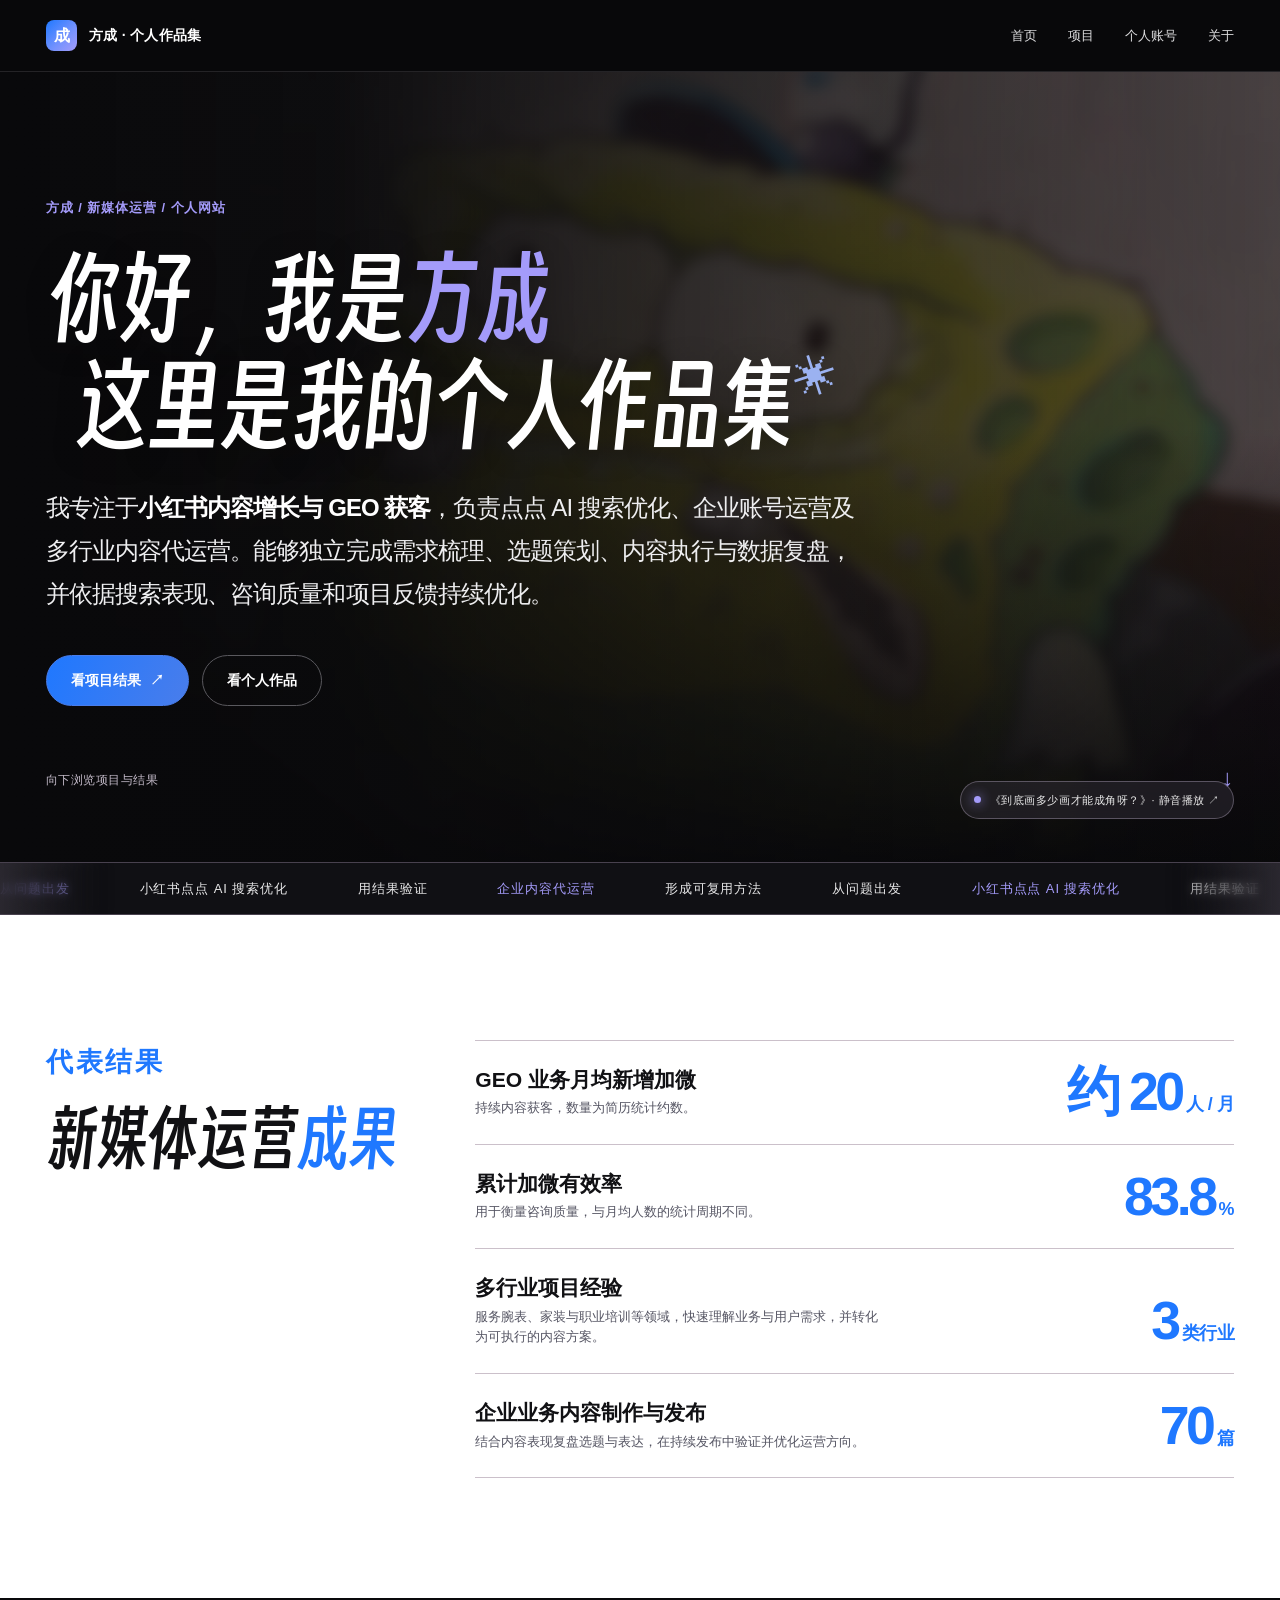
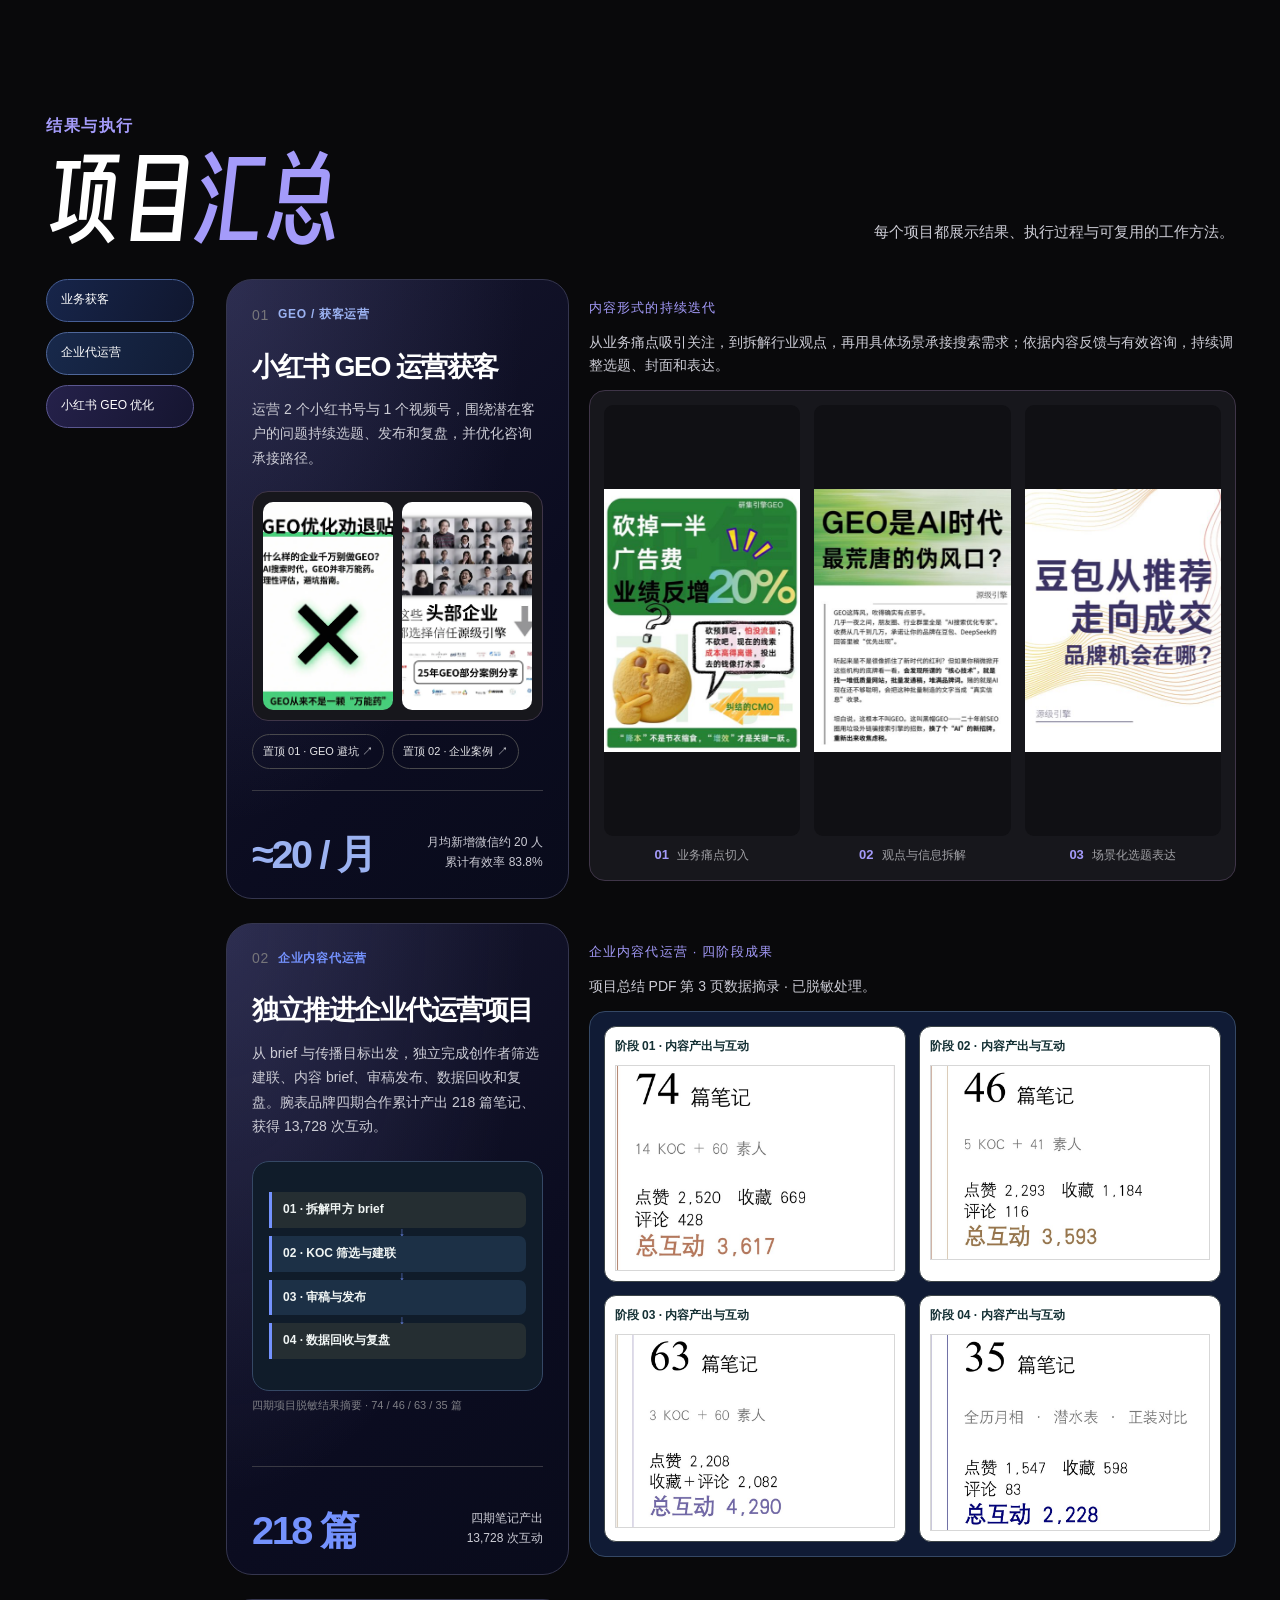
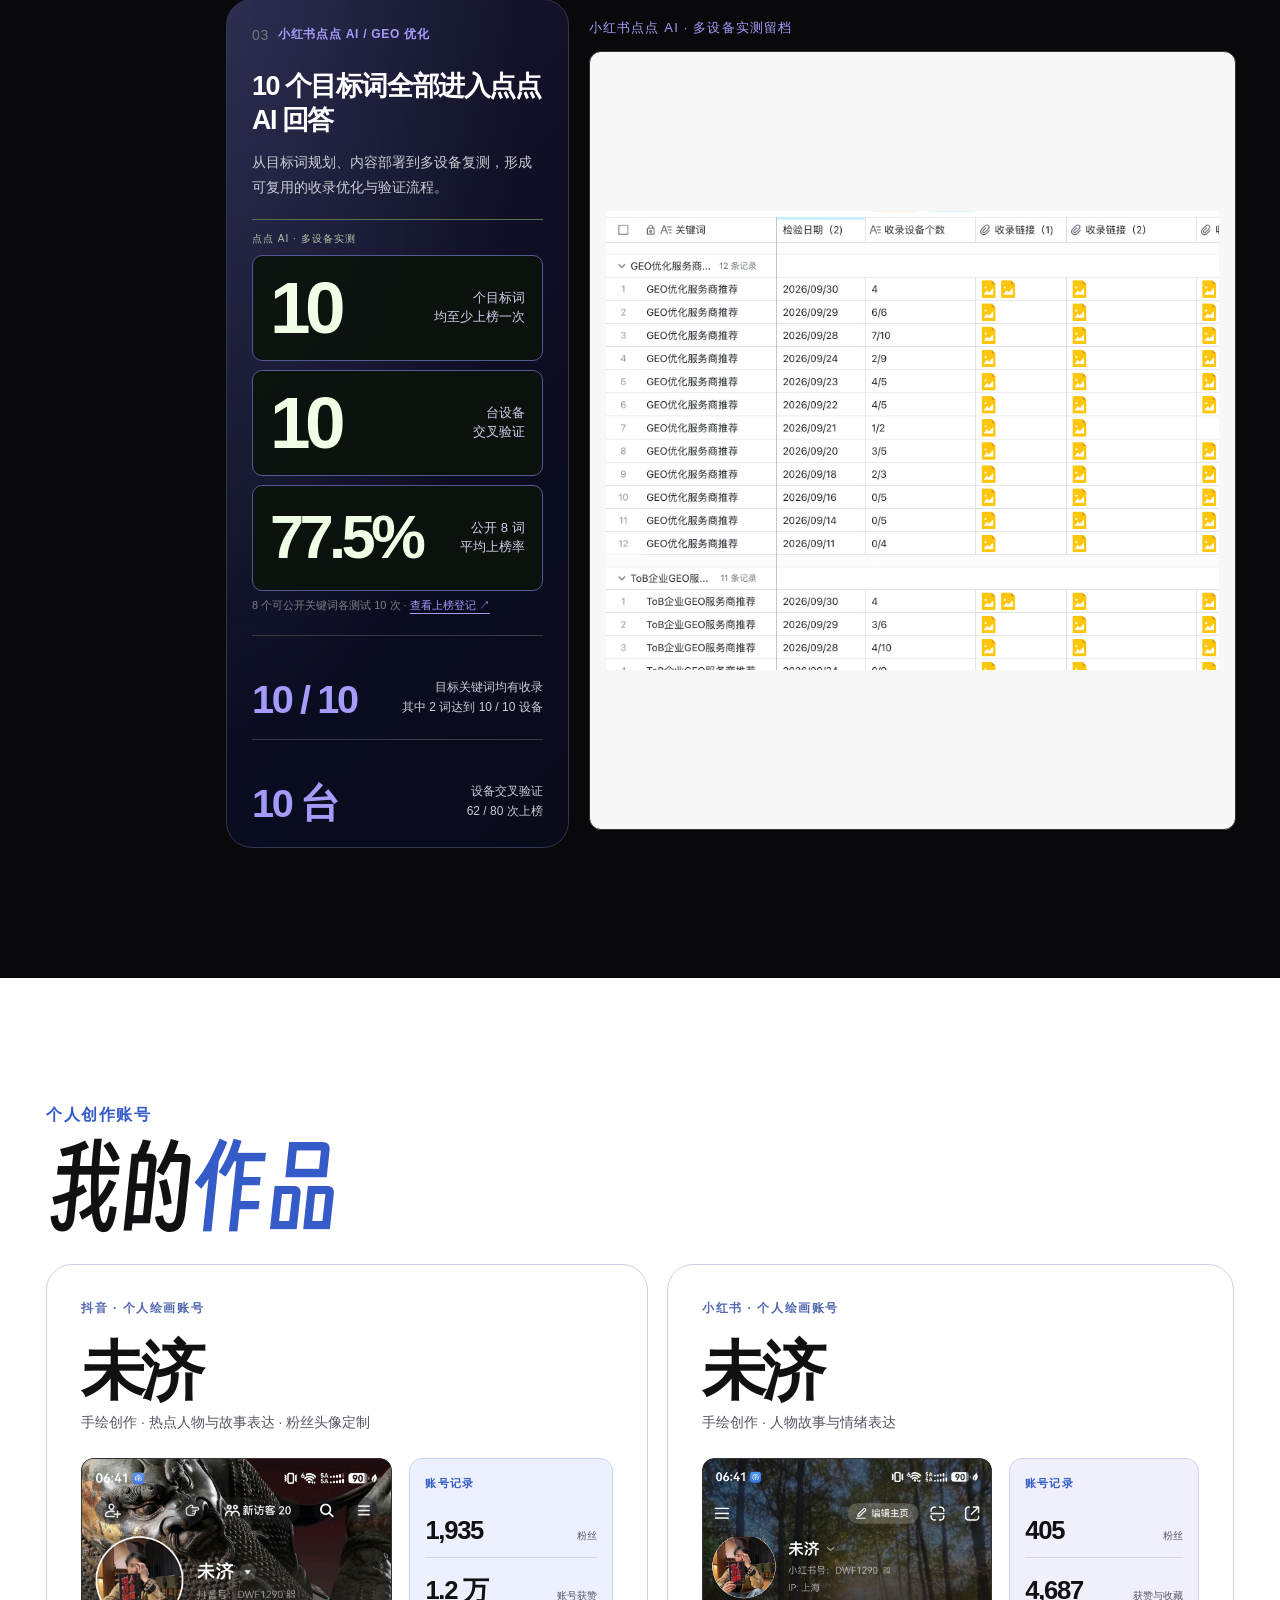
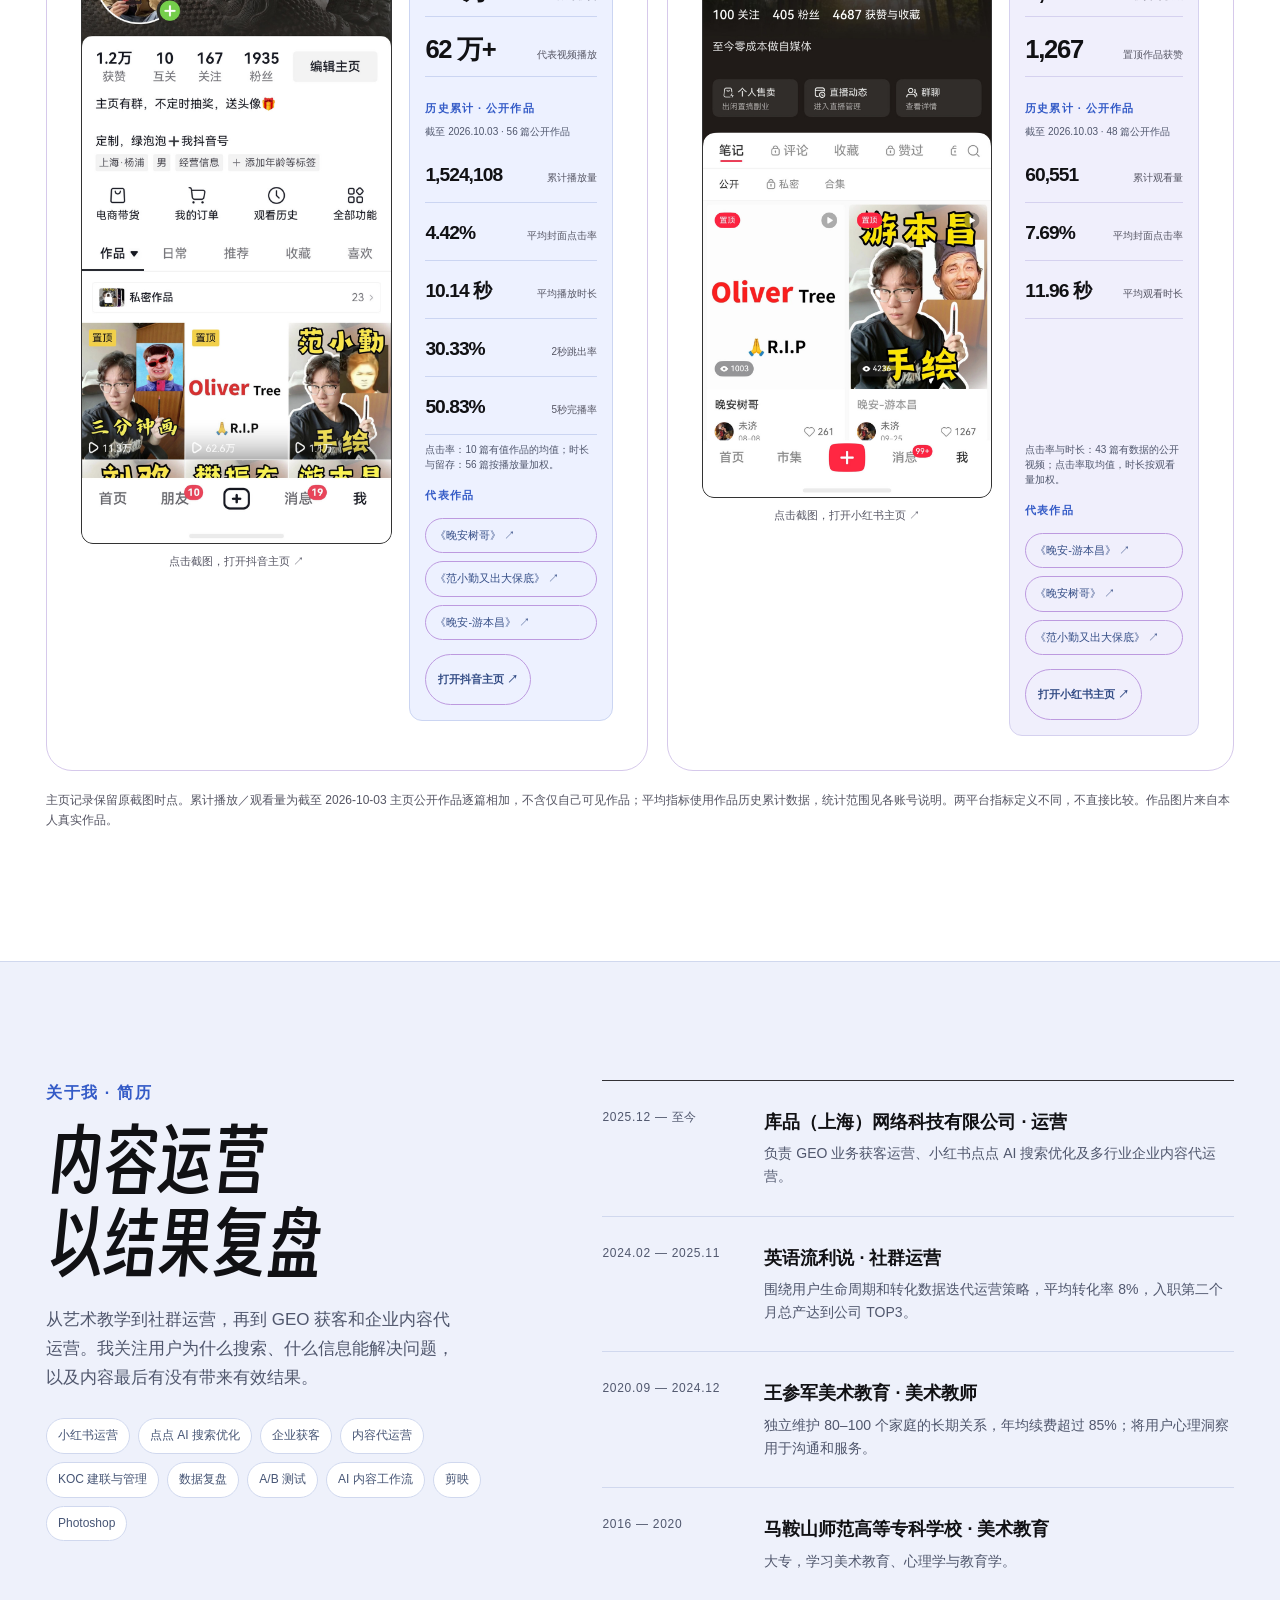
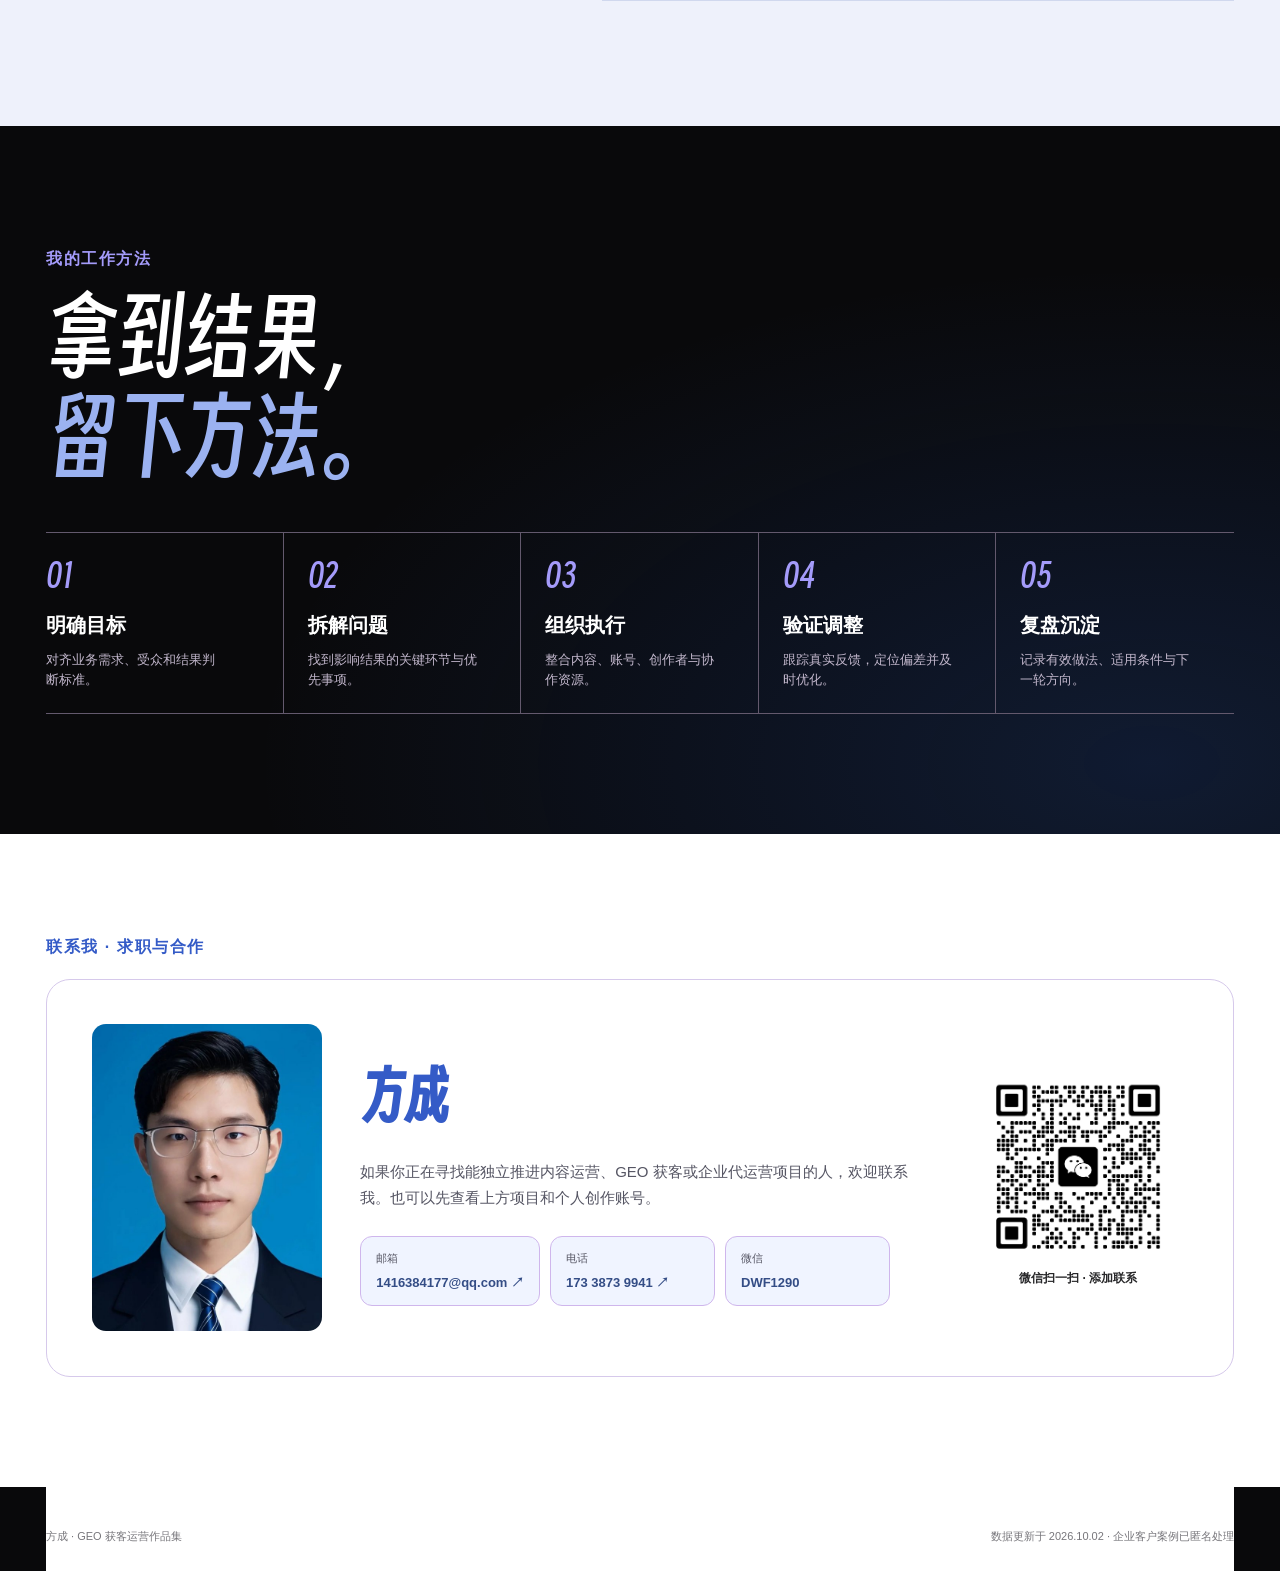
==== commit 8d111e57: "Use lifetime public-work account totals and omit unavailable metrics in v2" ====
--- a/v2/index.html
+++ b/v2/index.html
@@ -301,17 +301,17 @@
           <article class="social-card">
             <div class="social-platform">抖音 · 个人绘画账号</div><h3>未济</h3><div class="social-handle">手绘创作 · 热点人物与故事表达 · 粉丝头像定制</div>
             <div class="account-showcase"><div class="social-image-grid"><figure><a href="https://www.douyin.com/user/MS4wLjABAAAA1M1_pkEYsKEpMfAr6Z3ibbysePYXROWlN20IpAIV2Zo" target="_blank" rel="noreferrer" aria-label="打开未济抖音主页"><img class="social-image account-mobile-image" src="./assets/douyin-account-mobile.svg" alt="抖音账号手机主页高清截图，展示主页信息与代表作品" loading="lazy" /></a><figcaption>点击截图，打开抖音主页 ↗</figcaption></figure></div>
-              <div class="account-side"><div class="account-side-label">账号记录</div><div class="account-metrics"><div><strong>1,935</strong><span>粉丝</span></div><div><strong>1.2 万</strong><span>账号获赞</span></div><div><strong>62 万+</strong><span>代表视频播放</span></div></div><div class="account-side-label account-period-label">近30天 · 全账号内容</div><p class="account-period">2026.09.03—10.02</p><div class="account-metrics account-performance"><div><strong>12.31 万</strong><span>总播放量</span></div><div><strong class="metric-unavailable">未显示</strong><span>总曝光量</span></div><div><strong>23.42%</strong><span>封面点击率</span></div><div><strong>10.95 秒</strong><span>平均播放时长</span></div><div><strong>41.28%</strong><span>2秒跳出率</span></div><div><strong>44.66%</strong><span>5秒完播率</span></div><div><strong class="metric-unavailable">未显示</strong><span>观看总时长</span></div></div><div class="account-side-label">代表作品</div><div class="social-links"><a class="social-link" href="https://www.douyin.com/video/7671533516735953762" target="_blank" rel="noreferrer">《晚安树哥》 ↗</a><a class="social-link" href="https://v.douyin.com/CBX5cLGXmQw/" target="_blank" rel="noreferrer">《范小勤又出大保底》 ↗</a><a class="social-link" href="https://v.douyin.com/EeqIUEa1saI/" target="_blank" rel="noreferrer">《晚安-游本昌》 ↗</a></div><a class="button" href="https://www.douyin.com/user/MS4wLjABAAAA1M1_pkEYsKEpMfAr6Z3ibbysePYXROWlN20IpAIV2Zo" target="_blank" rel="noreferrer">打开抖音主页 ↗</a></div>
+              <div class="account-side"><div class="account-side-label">账号记录</div><div class="account-metrics"><div><strong>1,935</strong><span>粉丝</span></div><div><strong>1.2 万</strong><span>账号获赞</span></div><div><strong>62 万+</strong><span>代表视频播放</span></div></div><div class="account-side-label account-period-label">历史累计 · 公开作品</div><p class="account-period">截至 2026.10.03 · 56 篇公开作品</p><div class="account-metrics account-performance"><div><strong>1,524,108</strong><span>累计播放量</span></div><div><strong>4.42%</strong><span>平均封面点击率</span></div><div><strong>10.14 秒</strong><span>平均播放时长</span></div><div><strong>30.33%</strong><span>2秒跳出率</span></div><div><strong>50.83%</strong><span>5秒完播率</span></div></div><p class="account-period">点击率：10 篇有值作品的均值；时长与留存：56 篇按播放量加权。</p><div class="account-side-label">代表作品</div><div class="social-links"><a class="social-link" href="https://www.douyin.com/video/7671533516735953762" target="_blank" rel="noreferrer">《晚安树哥》 ↗</a><a class="social-link" href="https://v.douyin.com/CBX5cLGXmQw/" target="_blank" rel="noreferrer">《范小勤又出大保底》 ↗</a><a class="social-link" href="https://v.douyin.com/EeqIUEa1saI/" target="_blank" rel="noreferrer">《晚安-游本昌》 ↗</a></div><a class="button" href="https://www.douyin.com/user/MS4wLjABAAAA1M1_pkEYsKEpMfAr6Z3ibbysePYXROWlN20IpAIV2Zo" target="_blank" rel="noreferrer">打开抖音主页 ↗</a></div>
             </div>
           </article>
           <article class="social-card xhs">
             <div class="social-platform" style="color: var(--pink)">小红书 · 个人绘画账号</div><h3>未济</h3><div class="social-handle">手绘创作 · 人物故事与情绪表达</div>
             <div class="account-showcase"><div class="social-image-grid"><figure><a href="https://www.xiaohongshu.com/user/profile/666460df0000000003031688" target="_blank" rel="noreferrer" aria-label="打开未济小红书主页"><img class="social-image account-mobile-image" src="./assets/xhs-account-mobile.svg" alt="小红书个人账号手机主页高清截图，展示主页信息与置顶作品" loading="lazy" /></a><figcaption>点击截图，打开小红书主页 ↗</figcaption></figure></div>
-              <div class="account-side"><div class="account-side-label">账号记录</div><div class="account-metrics"><div><strong>405</strong><span>粉丝</span></div><div><strong>4,687</strong><span>获赞与收藏</span></div><div><strong>1,267</strong><span>置顶作品获赞</span></div></div><div class="account-side-label account-period-label">近30天 · 全账号内容</div><p class="account-period">2026.09.03—10.02</p><div class="account-metrics account-performance"><div><strong>1.1 万</strong><span>总观看量</span></div><div><strong>3 万</strong><span>总曝光量</span></div><div><strong>9.5%</strong><span>封面点击率</span></div><div><strong>12 秒</strong><span>平均观看时长</span></div><div><strong class="metric-unavailable">未显示</strong><span>跳出率</span></div><div><strong>11.4%</strong><span>视频完播率</span></div><div><strong>45.5 小时</strong><span>观看总时长</span></div></div><div class="account-side-label">代表作品</div><div class="social-links"><a class="social-link" href="https://www.xiaohongshu.com/discovery/item/6ab60237000000001303c2ab?source=webshare&amp;xhsshare=pc_web&amp;xsec_token=ABq18qXErULd-e8EH9YKW2dc0_sytKqEwSJ0R3sQT-wDk=&amp;xsec_source=pc_share" target="_blank" rel="noreferrer">《晚安-游本昌》 ↗</a><a class="social-link" href="https://www.xiaohongshu.com/discovery/item/6a76c3c30000000006007b76?source=webshare&amp;xhsshare=pc_web&amp;xsec_token=ABZzarKwua16oFs8OKVh8l88oK9CZmqNSqtGl2AxdesnU=&amp;xsec_source=pc_share" target="_blank" rel="noreferrer">《晚安树哥》 ↗</a><a class="social-link" href="https://www.xiaohongshu.com/discovery/item/6abdf08a000000000a01db14?source=webshare&amp;xhsshare=pc_web&amp;xsec_token=ABYskGTvJ_BKhmnJb6qv7BgX3EFn2Nt9VQKJ5-vpxMIEw=&amp;xsec_source=pc_share" target="_blank" rel="noreferrer">《范小勤又出大保底》 ↗</a></div><a class="button" href="https://www.xiaohongshu.com/user/profile/666460df0000000003031688" target="_blank" rel="noreferrer">打开小红书主页 ↗</a></div>
+              <div class="account-side"><div class="account-side-label">账号记录</div><div class="account-metrics"><div><strong>405</strong><span>粉丝</span></div><div><strong>4,687</strong><span>获赞与收藏</span></div><div><strong>1,267</strong><span>置顶作品获赞</span></div></div><div class="account-side-label account-period-label">历史累计 · 公开作品</div><p class="account-period">截至 2026.10.03 · 48 篇公开作品</p><div class="account-metrics account-performance"><div><strong>60,551</strong><span>累计观看量</span></div><div><strong>7.69%</strong><span>平均封面点击率</span></div><div><strong>11.96 秒</strong><span>平均观看时长</span></div></div><p class="account-period">点击率与时长：43 篇有数据的公开视频；点击率取均值，时长按观看量加权。</p><div class="account-side-label">代表作品</div><div class="social-links"><a class="social-link" href="https://www.xiaohongshu.com/discovery/item/6ab60237000000001303c2ab?source=webshare&amp;xhsshare=pc_web&amp;xsec_token=ABq18qXErULd-e8EH9YKW2dc0_sytKqEwSJ0R3sQT-wDk=&amp;xsec_source=pc_share" target="_blank" rel="noreferrer">《晚安-游本昌》 ↗</a><a class="social-link" href="https://www.xiaohongshu.com/discovery/item/6a76c3c30000000006007b76?source=webshare&amp;xhsshare=pc_web&amp;xsec_token=ABZzarKwua16oFs8OKVh8l88oK9CZmqNSqtGl2AxdesnU=&amp;xsec_source=pc_share" target="_blank" rel="noreferrer">《晚安树哥》 ↗</a><a class="social-link" href="https://www.xiaohongshu.com/discovery/item/6abdf08a000000000a01db14?source=webshare&amp;xhsshare=pc_web&amp;xsec_token=ABYskGTvJ_BKhmnJb6qv7BgX3EFn2Nt9VQKJ5-vpxMIEw=&amp;xsec_source=pc_share" target="_blank" rel="noreferrer">《范小勤又出大保底》 ↗</a></div><a class="button" href="https://www.xiaohongshu.com/user/profile/666460df0000000003031688" target="_blank" rel="noreferrer">打开小红书主页 ↗</a></div>
             </div>
           </article>
         </div>
-        <p class="social-disclaimer">主页记录来自 2026-10-02 截图；新增内容数据读取自创作者后台，统计周期为 2026-09-03 至 2026-10-02，覆盖该周期内全账号内容，不代表历史累计。抖音的曝光量与观看总时长、小红书的跳出率未在当前后台展示；两平台完播率定义不同，不直接比较。作品图片来自本人真实作品。</p>
+        <p class="social-disclaimer">主页记录保留原截图时点。累计播放／观看量为截至 2026-10-03 主页公开作品逐篇相加，不含仅自己可见作品；平均指标使用作品历史累计数据，统计范围见各账号说明。两平台指标定义不同，不直接比较。作品图片来自本人真实作品。</p>
       </section>
 
       <section class="about" id="about">
--- a/v2/color-style.css
+++ b/v2/color-style.css
@@ -175,3 +175,6 @@
 .account-performance strong { font-size:clamp(19px,1.65vw,25px); white-space:nowrap; }
 #creator .account-performance .metric-unavailable { color:#697187; font-size:13px; font-weight:500; letter-spacing:0; }
 .account-performance span { max-width:76px; }
+.account-performance { min-height:282px; align-content:start; }
+.account-performance strong { font-size:clamp(17px,1.5vw,23px); }
+@media (max-width:650px) { .account-performance { min-height:0; } }
